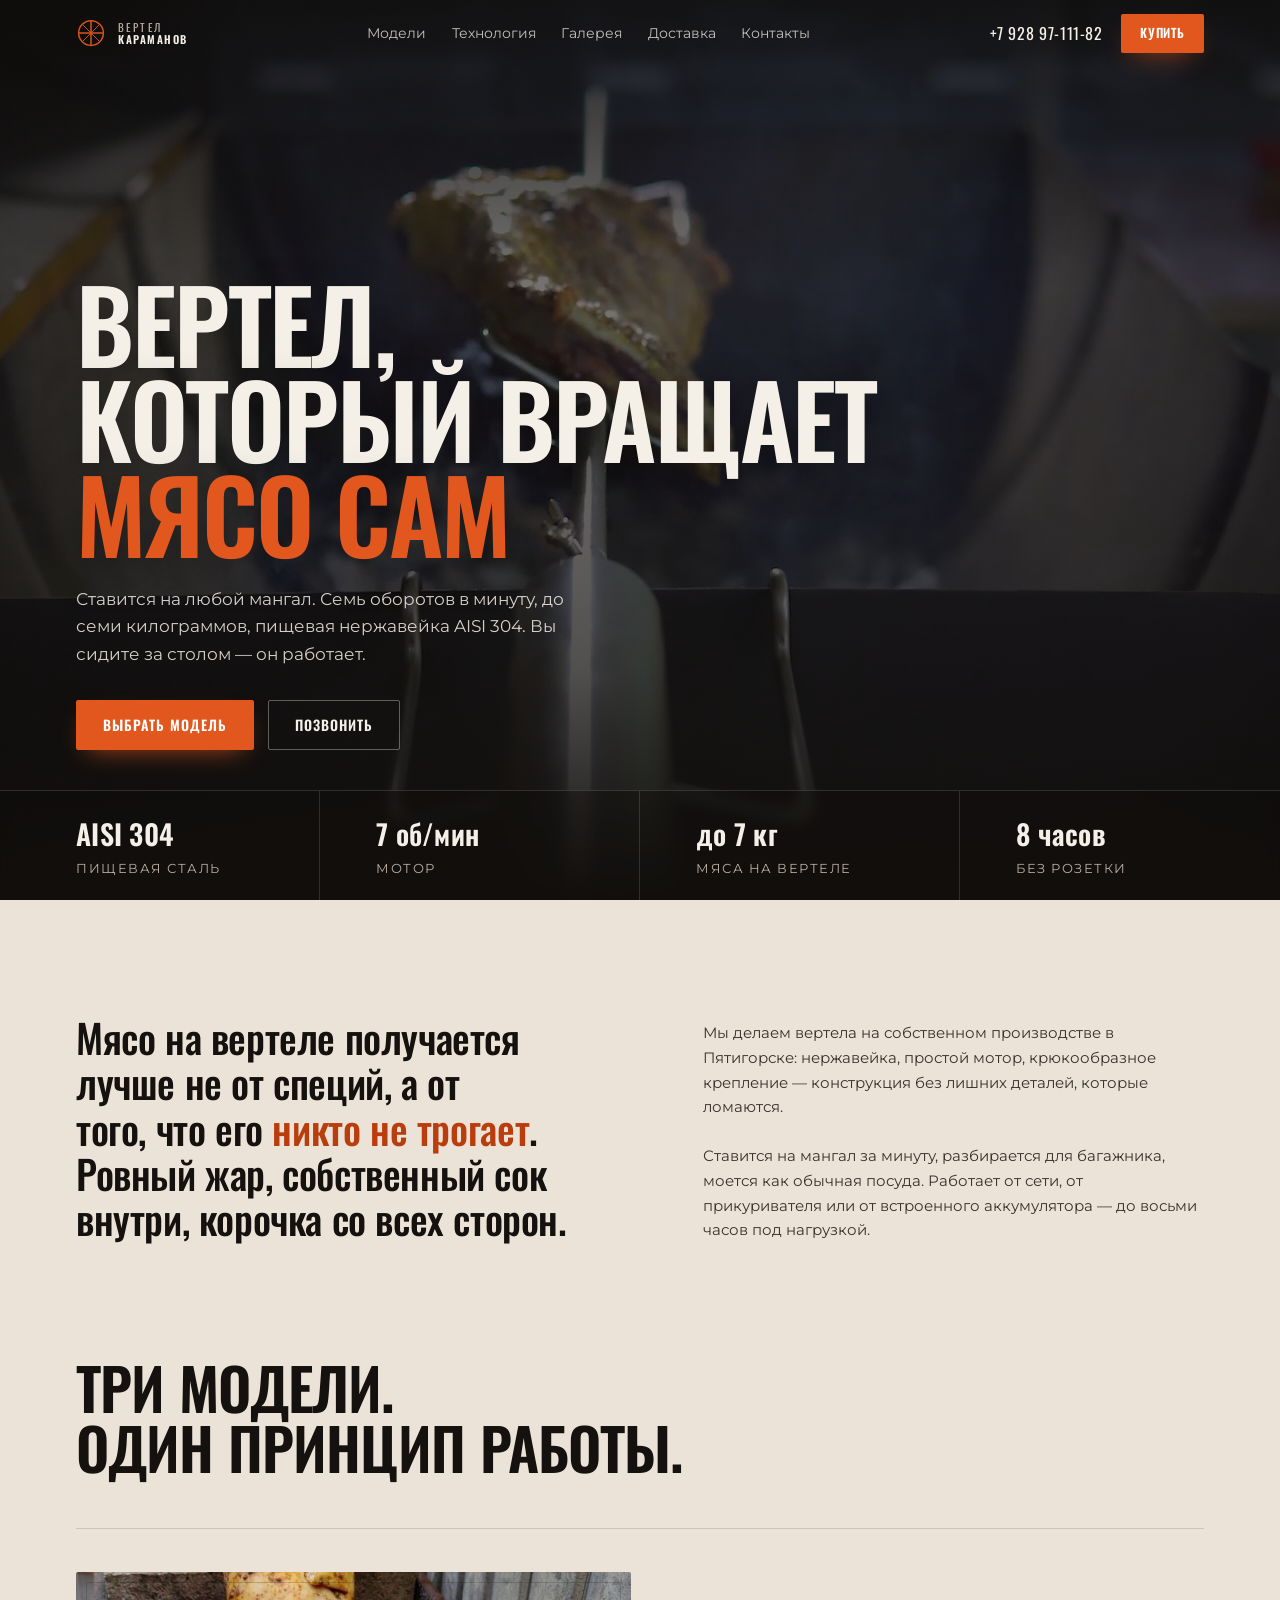
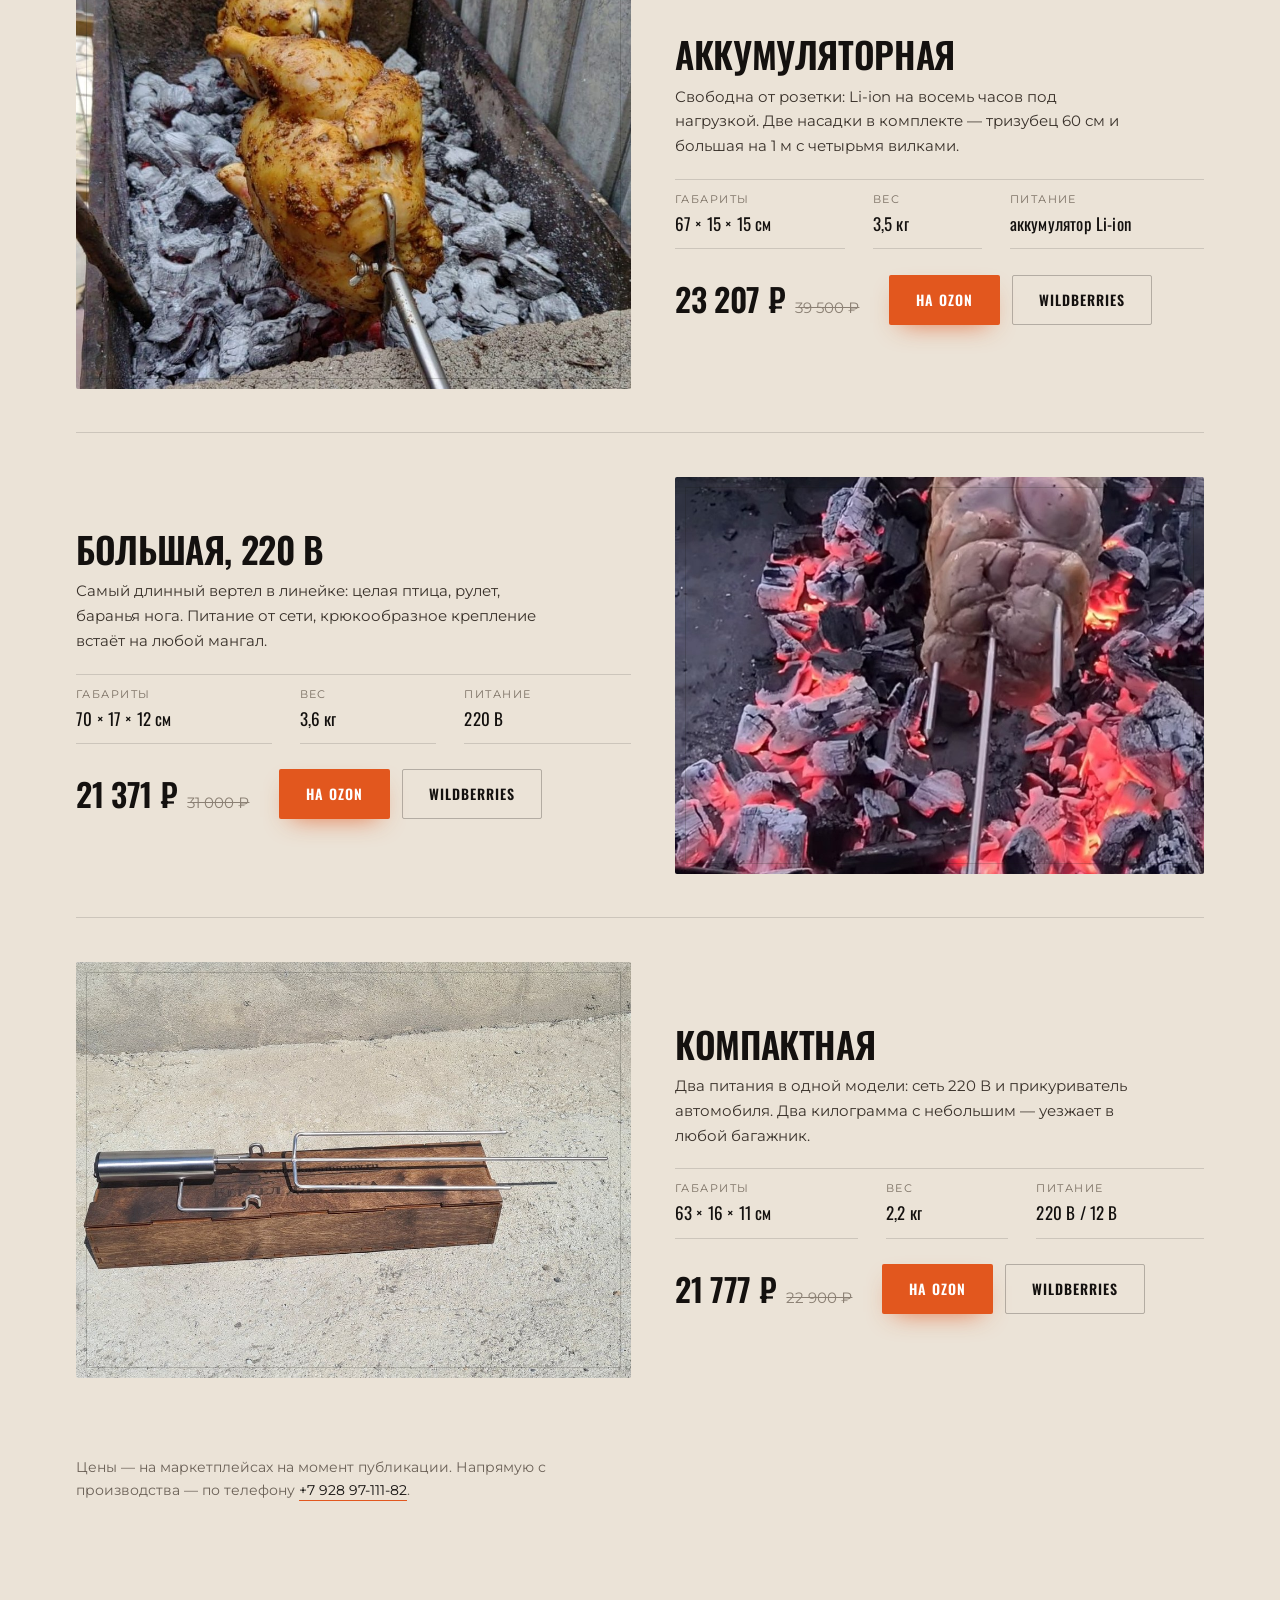
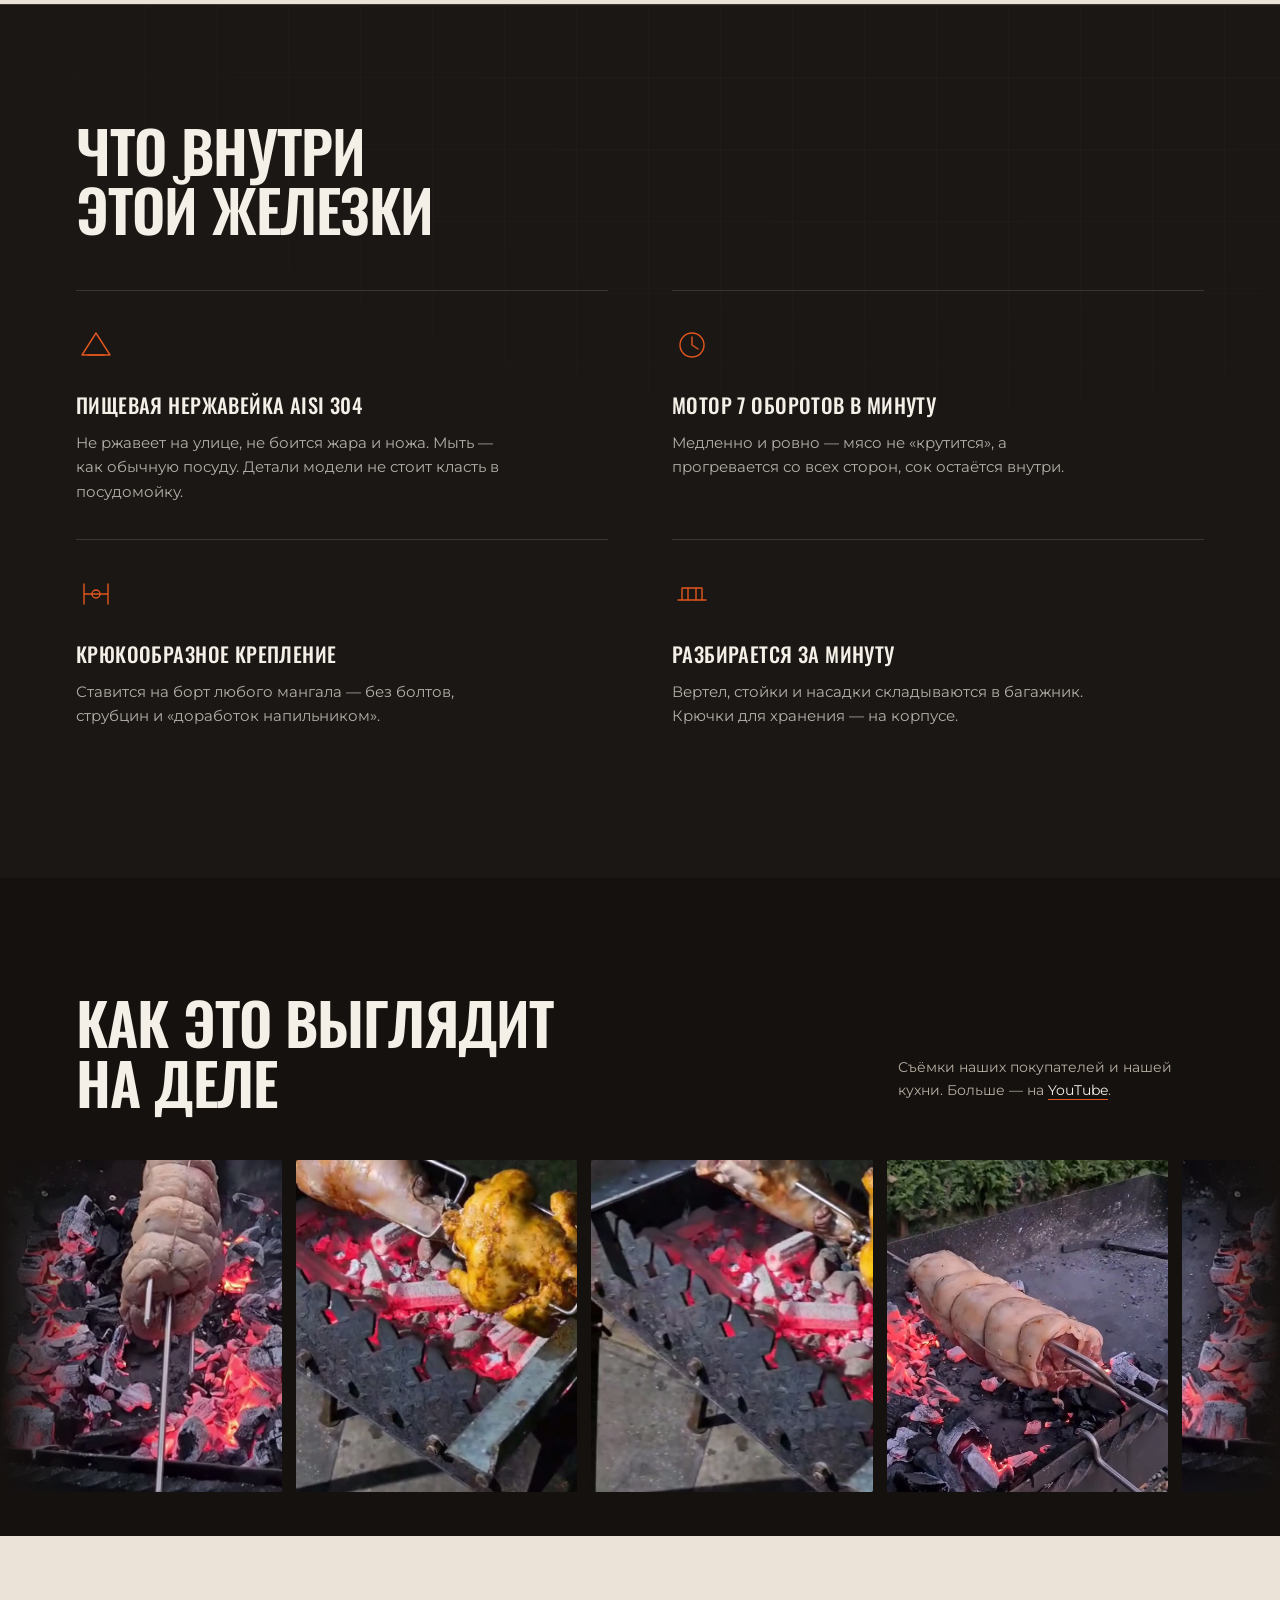
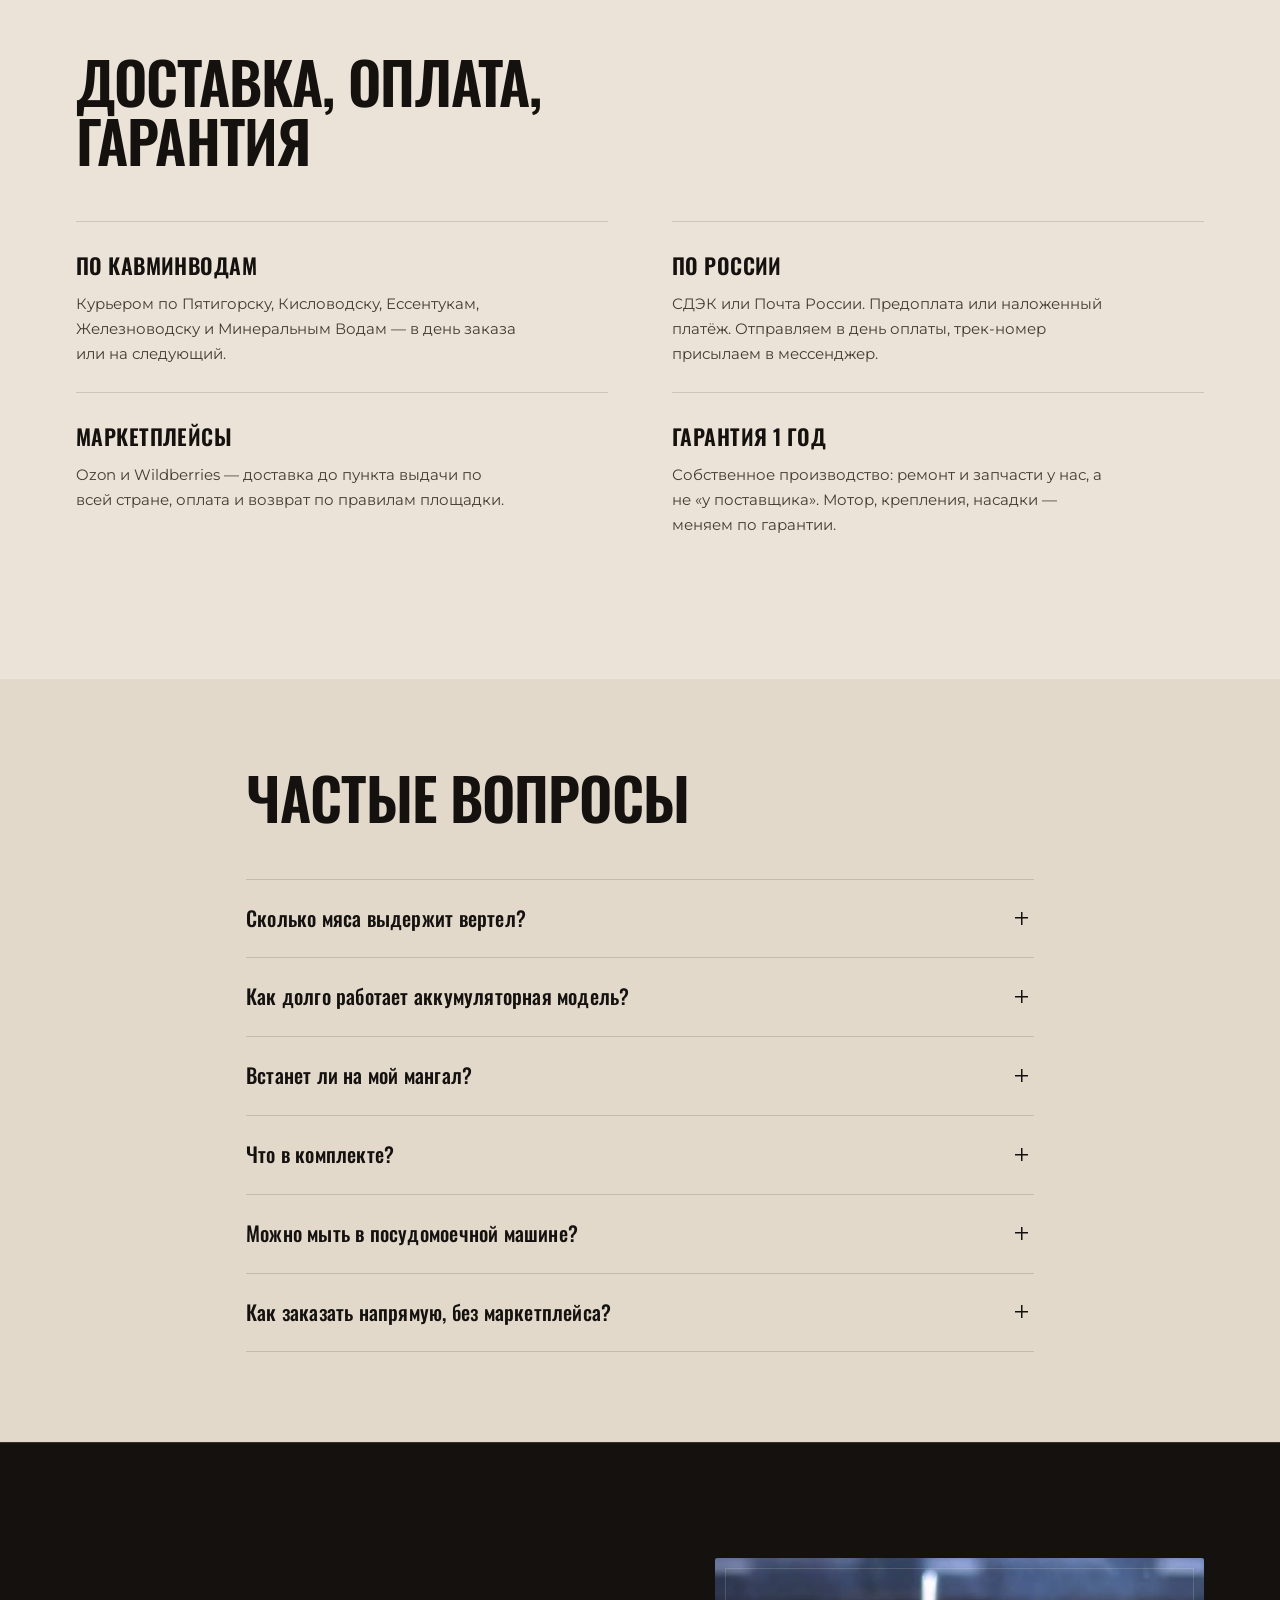
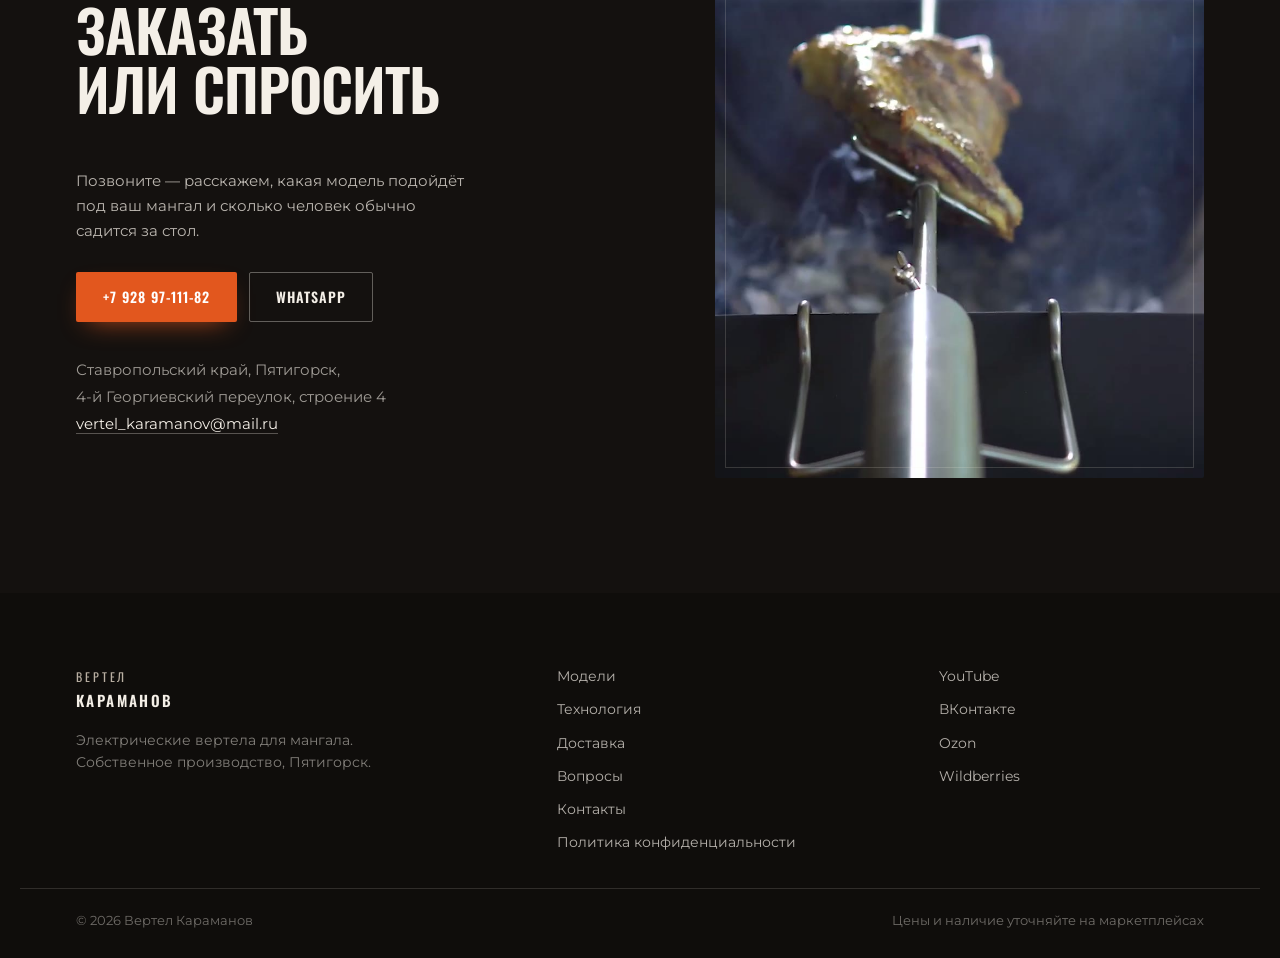
==== index.html @ feffd563 "Вертел Караманов — новый сайт: hero-видео, модели, технология, галерея, доставка, FAQ, контакты" ====
<!DOCTYPE html>
<html lang="ru">
<head>
<meta charset="utf-8">
<meta name="viewport" content="width=device-width, initial-scale=1">
<title>Вертел Караманов — электрический вертел для мангала из нержавейки AISI 304</title>
<meta name="description" content="Электрический вертел для мангала: вращает мясо сам, 7 об/мин, до 7 кг, нержавеющая сталь AISI 304, до 8 часов от аккумулятора. Собственное производство, гарантия 1 год. Доставка по России.">
<meta property="og:title" content="Вертел Караманов — мясо готовится само">
<meta property="og:description" content="Электрический вертел для мангала. AISI 304, 7 об/мин, до 7 кг, до 8 часов без розетки.">
<meta property="og:image" content="assets/img/og.jpg">
<meta property="og:type" content="website">
<link rel="icon" href="assets/img/favicon.svg" type="image/svg+xml">
<link rel="stylesheet" href="styles.css">
</head>
<body>
<a class="skip" href="#main">К содержанию</a>

<header class="top" id="top">
  <div class="top__in">
    <a class="brand" href="#top" aria-label="Вертел Караманов — на главную">
      <span class="brand__mark" aria-hidden="true">
        <svg viewBox="0 0 32 32" width="30" height="30" fill="none" stroke="currentColor" stroke-width="1.6">
          <circle cx="16" cy="16" r="13.2"/><path d="M3 16h26M16 3v26"/>
          <path d="M7.4 7.4l17.2 17.2M24.6 7.4L7.4 24.6" stroke-width="1"/>
        </svg>
      </span>
      <span class="brand__txt">ВЕРТЕЛ<br><b>КАРАМАНОВ</b></span>
    </a>

    <nav class="nav" id="nav" aria-label="Основная навигация">
      <a href="#models">Модели</a>
      <a href="#tech">Технология</a>
      <a href="#gallery">Галерея</a>
      <a href="#delivery">Доставка</a>
      <a href="#contacts">Контакты</a>
    </nav>

    <div class="top__act">
      <a class="phone" href="tel:+79289711182">+7 928 97-111-82</a>
      <a class="btn btn--ember btn--sm" href="#models">Купить</a>
      <button class="burger" id="burger" aria-label="Меню" aria-expanded="false" aria-controls="nav">
        <span></span><span></span>
      </button>
    </div>
  </div>
</header>

<main id="main">

  <!-- HERO -->
  <section class="hero">
    <video class="hero__vid" autoplay muted loop playsinline poster="assets/video/hero-poster.jpg" preload="metadata">
      <source src="assets/video/hero-mobile.mp4" type="video/mp4" media="(max-width: 820px)">
      <source src="assets/video/hero.mp4" type="video/mp4">
    </video>
    <div class="hero__shade" aria-hidden="true"></div>

    <div class="hero__in">
      <h1 class="hero__h">Вертел,<br>который вращает<br><em>мясо сам</em></h1>
      <p class="hero__p">Ставится на любой мангал. Семь оборотов в минуту, до семи килограммов,
        пищевая нержавейка AISI&nbsp;304. Вы сидите за столом — он работает.</p>
      <div class="hero__cta">
        <a class="btn btn--ember" href="#models">Выбрать модель</a>
        <a class="btn btn--ghost" href="tel:+79289711182">Позвонить</a>
      </div>
    </div>

    <ul class="specs" aria-label="Ключевые характеристики">
      <li><b>AISI 304</b><span>пищевая сталь</span></li>
      <li><b>7 об/мин</b><span>мотор</span></li>
      <li><b>до 7 кг</b><span>мяса на вертеле</span></li>
      <li><b>8 часов</b><span>без розетки</span></li>
    </ul>
  </section>

  <!-- IDEA -->
  <section class="idea" id="idea">
    <div class="wrap idea__in">
      <p class="idea__lead reveal">Мясо на вертеле получается лучше не от специй, а от того,
        что его <em>никто не трогает</em>. Ровный жар, собственный сок внутри,
        корочка со всех сторон.</p>
      <div class="idea__cols">
        <p class="reveal">Мы делаем вертела на собственном производстве в Пятигорске:
          нержавейка, простой мотор, крюкообразное крепление — конструкция без лишних деталей,
          которые ломаются.</p>
        <p class="reveal">Ставится на мангал за минуту, разбирается для багажника,
          моется как обычная посуда. Работает от сети, от прикуривателя или
          от встроенного аккумулятора — до восьми часов под нагрузкой.</p>
      </div>
    </div>
  </section>

  <!-- MODELS -->
  <section class="models" id="models">
    <div class="wrap">
      <h2 class="h2 reveal">Три модели.<br>Один принцип работы.</h2>

      <article class="model reveal">
        <div class="model__ph">
          <img src="assets/img/model-battery.jpg" alt="Аккумуляторный вертел для мангала с мясом" loading="lazy" width="1100" height="1100">
        </div>
        <div class="model__body">
          <h3 class="model__t">Аккумуляторная</h3>
          <p class="model__d">Свободна от розетки: Li-ion на восемь часов под нагрузкой.
            Две насадки в комплекте — тризубец 60 см и большая на 1 м с четырьмя вилками.</p>
          <dl class="model__spec">
            <div><dt>Габариты</dt><dd>67 × 15 × 15 см</dd></div>
            <div><dt>Вес</dt><dd>3,5 кг</dd></div>
            <div><dt>Питание</dt><dd>аккумулятор Li-ion</dd></div>
          </dl>
          <div class="model__buy">
            <p class="price"><b>23 207 ₽</b> <s>39 500 ₽</s></p>
            <a class="btn btn--ember" href="https://www.ozon.ru/" target="_blank" rel="noopener">На Ozon</a>
            <a class="btn btn--ghost" href="https://www.wildberries.ru/" target="_blank" rel="noopener">Wildberries</a>
          </div>
        </div>
      </article>

      <article class="model model--rev reveal">
        <div class="model__ph">
          <img src="assets/img/model-big.jpg" alt="Вертел для мангала 220 В с большим куском мяса" loading="lazy" width="626" height="1100">
        </div>
        <div class="model__body">
          <h3 class="model__t">Большая, 220 В</h3>
          <p class="model__d">Самый длинный вертел в линейке: целая птица, рулет, баранья нога.
            Питание от сети, крюкообразное крепление встаёт на любой мангал.</p>
          <dl class="model__spec">
            <div><dt>Габариты</dt><dd>70 × 17 × 12 см</dd></div>
            <div><dt>Вес</dt><dd>3,6 кг</dd></div>
            <div><dt>Питание</dt><dd>220 В</dd></div>
          </dl>
          <div class="model__buy">
            <p class="price"><b>21 371 ₽</b> <s>31 000 ₽</s></p>
            <a class="btn btn--ember" href="https://www.ozon.ru/" target="_blank" rel="noopener">На Ozon</a>
            <a class="btn btn--ghost" href="https://www.wildberries.ru/" target="_blank" rel="noopener">Wildberries</a>
          </div>
        </div>
      </article>

      <article class="model reveal">
        <div class="model__ph">
          <img src="assets/img/model-compact.jpg" alt="Компактный вертел для мангала на деревянном столе" loading="lazy" width="1100" height="495">
        </div>
        <div class="model__body">
          <h3 class="model__t">Компактная</h3>
          <p class="model__d">Два питания в одной модели: сеть 220 В и прикуриватель автомобиля.
            Два килограмма с небольшим — уезжает в любой багажник.</p>
          <dl class="model__spec">
            <div><dt>Габариты</dt><dd>63 × 16 × 11 см</dd></div>
            <div><dt>Вес</dt><dd>2,2 кг</dd></div>
            <div><dt>Питание</dt><dd>220 В / 12 В</dd></div>
          </dl>
          <div class="model__buy">
            <p class="price"><b>21 777 ₽</b> <s>22 900 ₽</s></p>
            <a class="btn btn--ember" href="https://www.ozon.ru/" target="_blank" rel="noopener">На Ozon</a>
            <a class="btn btn--ghost" href="https://www.wildberries.ru/" target="_blank" rel="noopener">Wildberries</a>
          </div>
        </div>
      </article>

      <p class="models__note reveal">Цены — на маркетплейсах на момент публикации.
        Напрямую с производства — по телефону <a href="tel:+79289711182">+7 928 97-111-82</a>.</p>
    </div>
  </section>

  <!-- TECH -->
  <section class="tech" id="tech">
    <div class="wrap">
      <h2 class="h2 h2--light reveal">Что внутри<br>этой железки</h2>
      <ul class="feat">
        <li class="reveal">
          <svg viewBox="0 0 40 40" aria-hidden="true"><path d="M6 30 20 8l14 22z"/><path d="M12 30h16"/></svg>
          <h3>Пищевая нержавейка AISI 304</h3>
          <p>Не ржавеет на улице, не боится жара и ножа. Мыть — как обычную посуду.
            Детали модели не стоит класть в посудомойку.</p>
        </li>
        <li class="reveal">
          <svg viewBox="0 0 40 40" aria-hidden="true"><circle cx="20" cy="20" r="12"/><path d="M20 12v8l6 4"/></svg>
          <h3>Мотор 7 оборотов в минуту</h3>
          <p>Медленно и ровно — мясо не «крутится», а прогревается со всех сторон,
            сок остаётся внутри.</p>
        </li>
        <li class="reveal">
          <svg viewBox="0 0 40 40" aria-hidden="true"><path d="M8 10v20M32 10v20M8 20h24"/><circle cx="20" cy="20" r="4"/></svg>
          <h3>Крюкообразное крепление</h3>
          <p>Ставится на борт любого мангала — без болтов, струбцин и «доработок напильником».</p>
        </li>
        <li class="reveal">
          <svg viewBox="0 0 40 40" aria-hidden="true"><path d="M6 26h28M10 26V14h20v12"/><path d="M16 14v12M24 14v12"/></svg>
          <h3>Разбирается за минуту</h3>
          <p>Вертел, стойки и насадки складываются в багажник.
            Крючки для хранения — на корпусе.</p>
        </li>
      </ul>
    </div>
  </section>

  <!-- GALLERY -->
  <section class="gallery" id="gallery">
    <div class="wrap gallery__head">
      <h2 class="h2 reveal">Как это выглядит<br>на деле</h2>
      <p class="gallery__note reveal">Съёмки наших покупателей и нашей кухни.
        Больше — на <a href="https://www.youtube.com/@vertel_karamanov/shorts" target="_blank" rel="noopener">YouTube</a>.</p>
    </div>
    <div class="rail" id="rail">
      <div class="rail__track">
        <figure><img src="assets/img/gal1.jpg" alt="Рулет из мяса на вертеле над углями" loading="lazy"></figure>
        <figure><img src="assets/img/gal2.jpg" alt="Мясо вращается на вертеле" loading="lazy"></figure>
        <figure><img src="assets/img/gal3.jpg" alt="Курица на вертеле на мангале" loading="lazy"></figure>
        <figure><img src="assets/img/gal4.jpg" alt="Вертел с мясом на улице" loading="lazy"></figure>
        <figure><img src="assets/img/gal5.jpg" alt="Вертел в работе на природе" loading="lazy"></figure>
        <figure aria-hidden="true"><img src="assets/img/gal1.jpg" alt="" loading="lazy"></figure>
        <figure aria-hidden="true"><img src="assets/img/gal2.jpg" alt="" loading="lazy"></figure>
        <figure aria-hidden="true"><img src="assets/img/gal3.jpg" alt="" loading="lazy"></figure>
        <figure aria-hidden="true"><img src="assets/img/gal4.jpg" alt="" loading="lazy"></figure>
        <figure aria-hidden="true"><img src="assets/img/gal5.jpg" alt="" loading="lazy"></figure>
      </div>
    </div>
  </section>

  <!-- DELIVERY -->
  <section class="deliv" id="delivery">
    <div class="wrap">
      <h2 class="h2 reveal">Доставка, оплата,<br>гарантия</h2>
      <div class="deliv__grid">
        <div class="reveal">
          <h3>По Кавминводам</h3>
          <p>Курьером по Пятигорску, Кисловодску, Ессентукам, Железноводску и Минеральным Водам —
            в день заказа или на следующий.</p>
        </div>
        <div class="reveal">
          <h3>По России</h3>
          <p>СДЭК или Почта России. Предоплата или наложенный платёж.
            Отправляем в день оплаты, трек-номер присылаем в мессенджер.</p>
        </div>
        <div class="reveal">
          <h3>Маркетплейсы</h3>
          <p>Ozon и Wildberries — доставка до пункта выдачи по всей стране,
            оплата и возврат по правилам площадки.</p>
        </div>
        <div class="reveal">
          <h3>Гарантия 1 год</h3>
          <p>Собственное производство: ремонт и запчасти у нас, а не «у поставщика».
            Мотор, крепления, насадки — меняем по гарантии.</p>
        </div>
      </div>
    </div>
  </section>

  <!-- FAQ -->
  <section class="faq" id="faq">
    <div class="wrap wrap--narrow">
      <h2 class="h2 reveal">Частые вопросы</h2>
      <div class="faq__list reveal">
        <details><summary>Сколько мяса выдержит вертел?</summary>
          <p>До 7 кг сбалансированного веса. Целая птица, рулет, баранья нога, поросёнок поменьше.</p></details>
        <details><summary>Как долго работает аккумуляторная модель?</summary>
          <p>До восьми часов под нагрузкой — обычно хватает на весь день на природе.
            Заряжается от обычной розетки 220 В.</p></details>
        <details><summary>Встанет ли на мой мангал?</summary>
          <p>Крюкообразное крепление рассчитано на любой стандартный мангал —
            металлический, кирпичный, разборный. Ставится на борт без инструментов.</p></details>
        <details><summary>Что в комплекте?</summary>
          <p>Вертел, насадки-трезубцы (у аккумуляторной модели — две, включая большую на 1 м
            с четырьмя вилками), ручка для переноса, крючки для хранения.</p></details>
        <details><summary>Можно мыть в посудомоечной машине?</summary>
          <p>Корпус и вертел — да. Детали мотора и редуктора производитель не рекомендует
            мыть в посудомойке: протирайте влажной тканью.</p></details>
        <details><summary>Как заказать напрямую, без маркетплейса?</summary>
          <p>Позвоните или напишите в WhatsApp: <a href="tel:+79289711182">+7 928 97-111-82</a>.
            Соберём заказ, отправим СДЭК или Почтой России.</p></details>
      </div>
    </div>
  </section>

  <!-- CONTACTS -->
  <section class="contacts" id="contacts">
    <div class="wrap contacts__in">
      <div class="contacts__txt reveal">
        <h2 class="h2 h2--light">Заказать<br>или спросить</h2>
        <p class="contacts__p">Позвоните — расскажем, какая модель подойдёт под ваш мангал
          и сколько человек обычно садится за стол.</p>
        <div class="contacts__btns">
          <a class="btn btn--ember" href="tel:+79289711182">+7 928 97-111-82</a>
          <a class="btn btn--ghost" href="https://wa.me/79289711182" target="_blank" rel="noopener">WhatsApp</a>
        </div>
        <address class="contacts__addr">
          Ставропольский край, Пятигорск,<br>4-й Георгиевский переулок, строение 4<br>
          <a href="mailto:vertel_karamanov@mail.ru">vertel_karamanov@mail.ru</a>
        </address>
      </div>
      <div class="contacts__map reveal">
        <img src="assets/img/contact.jpg" alt="Вертел на мангале во дворе" loading="lazy">
      </div>
    </div>
  </section>
</main>

<footer class="foot">
  <div class="wrap foot__in">
    <div class="foot__brand">
      <span class="brand__txt">ВЕРТЕЛ<br><b>КАРАМАНОВ</b></span>
      <p>Электрические вертела для мангала.<br>Собственное производство, Пятигорск.</p>
    </div>
    <nav class="foot__nav" aria-label="Подвал">
      <a href="#models">Модели</a>
      <a href="#tech">Технология</a>
      <a href="#delivery">Доставка</a>
      <a href="#faq">Вопросы</a>
      <a href="#contacts">Контакты</a>
      <a href="policy.html">Политика конфиденциальности</a>
    </nav>
    <div class="foot__soc">
      <a href="https://www.youtube.com/@vertel_karamanov" target="_blank" rel="noopener">YouTube</a>
      <a href="https://vk.com/" target="_blank" rel="noopener">ВКонтакте</a>
      <a href="https://www.ozon.ru/" target="_blank" rel="noopener">Ozon</a>
      <a href="https://www.wildberries.ru/" target="_blank" rel="noopener">Wildberries</a>
    </div>
  </div>
  <div class="wrap foot__bottom">
    <p>© 2026 Вертел Караманов</p>
    <p>Цены и наличие уточняйте на маркетплейсах</p>
  </div>
</footer>

<div class="mobile-bar">
  <a href="tel:+79289711182">Позвонить</a>
  <a href="#models" class="mobile-bar__main">Выбрать вертел</a>
</div>

<script src="app.js" defer></script>
</body>
</html>
---- styles.css ----
/* ============ Вертел Караманов — site styles ============ */

@font-face{
  font-family:"Oswald";
  src:url("assets/fonts/oswald-var.ttf") format("truetype");
  font-weight:200 700;font-style:normal;font-display:swap;
}
@font-face{
  font-family:"Montserrat";
  src:url("assets/fonts/montserrat-var.ttf") format("truetype");
  font-weight:100 900;font-style:normal;font-display:swap;
}

:root{
  --ink:#14110F;
  --ink-2:#1B1714;
  --ink-3:#241F1B;
  --cream:#F4EFE7;
  --paper:#EBE3D7;
  --paper-2:#E2D9CB;
  --steel:#8C8378;
  --steel-soft:#B9AFA2;
  --ember:#E2571E;
  --ember-deep:#B93D0D;
  --line:rgba(244,239,231,.14);
  --line-dark:rgba(20,17,15,.14);
  --r:2px;
  --wrap:1240px;
  --pad:clamp(20px,5vw,56px);
  --ease:cubic-bezier(.16,1,.3,1);
}

*,*::before,*::after{box-sizing:border-box}
html{scroll-behavior:smooth;-webkit-text-size-adjust:100%}
body{
  margin:0;background:var(--ink);color:var(--cream);
  font-family:"Montserrat",-apple-system,"Segoe UI",Roboto,sans-serif;
  font-size:clamp(15px,1.05vw,17px);line-height:1.65;font-weight:400;
  -webkit-font-smoothing:antialiased;overflow-x:hidden;
}
img{max-width:100%;display:block;height:auto}
a{color:inherit;text-decoration:none}
::selection{background:var(--ember);color:#fff}
:focus-visible{outline:2px solid var(--ember);outline-offset:3px;border-radius:1px}

/* themed browser surfaces */
*{scrollbar-width:thin;scrollbar-color:#3a332c var(--ink)}
::-webkit-scrollbar{width:10px;height:10px}
::-webkit-scrollbar-track{background:#0f0d0b}
::-webkit-scrollbar-thumb{background:#3a332c;border-radius:0}
::-webkit-scrollbar-thumb:hover{background:#4d443a}

.wrap{width:100%;max-width:var(--wrap);margin-inline:auto;padding-inline:var(--pad)}
.wrap--narrow{max-width:900px}
.skip{position:absolute;left:-9999px;top:0;background:var(--ember);color:#fff;padding:12px 18px;z-index:100}
.skip:focus{left:12px;top:12px}

/* ---------- type ---------- */
.h2{
  font-family:"Oswald",sans-serif;font-weight:600;font-size:clamp(30px,4.6vw,58px);
  line-height:1.02;letter-spacing:-.015em;text-transform:uppercase;margin:0 0 clamp(28px,4vw,52px);
  text-wrap:balance;
}
.h2--light{color:var(--cream)}
em{font-style:normal;color:var(--ember)}

/* ---------- buttons ---------- */
.btn{
  display:inline-flex;align-items:center;justify-content:center;
  font-family:"Oswald",sans-serif;font-weight:600;text-transform:uppercase;
  letter-spacing:.07em;font-size:14px;line-height:1;
  padding:17px 26px;border:1px solid transparent;border-radius:var(--r);
  transition:background .25s var(--ease),color .25s var(--ease),border-color .25s var(--ease),transform .25s var(--ease);
  cursor:pointer;white-space:nowrap;
}
.btn--sm{padding:12px 18px;font-size:12.5px}
.btn--ember{background:var(--ember);color:#fff;box-shadow:0 10px 26px -12px rgba(226,87,30,.85)}
.btn--ember:hover{background:var(--ember-deep);transform:translateY(-1px)}
.btn--ghost{border-color:rgba(244,239,231,.35);color:var(--cream)}
.btn--ghost:hover{background:rgba(244,239,231,.08);border-color:rgba(244,239,231,.55)}
.btn:active{transform:translateY(0)}

/* ---------- header ---------- */
.top{position:fixed;inset:0 0 auto;z-index:50;transition:background .3s var(--ease),backdrop-filter .3s var(--ease),border-color .3s}
.top.is-stuck{background:rgba(15,13,11,.86);backdrop-filter:blur(14px) saturate(1.2);border-bottom:1px solid var(--line)}
.top__in{
  max-width:var(--wrap);margin-inline:auto;padding:14px var(--pad);
  display:flex;align-items:center;gap:28px;
}
.brand{display:flex;align-items:center;gap:12px;flex-shrink:0}
.brand__mark{color:var(--ember);display:grid;place-items:center;opacity:.95}
.brand__txt{
  font-family:"Oswald",sans-serif;font-size:11px;line-height:1.12;letter-spacing:.22em;
  text-transform:uppercase;color:var(--steel-soft);
}
.brand__txt b{font-weight:600;color:var(--cream);letter-spacing:.14em}
.nav{display:flex;gap:clamp(14px,2vw,30px);margin-left:auto}
.nav a{
  font-size:14px;color:rgba(244,239,231,.78);position:relative;padding:6px 0;
  transition:color .2s var(--ease);
}
.nav a::after{
  content:"";position:absolute;left:0;right:0;bottom:0;height:1px;background:var(--ember);
  transform:scaleX(0);transform-origin:left;transition:transform .3s var(--ease);
}
.nav a:hover{color:var(--cream)}
.nav a:hover::after{transform:scaleX(1)}
.top__act{display:flex;align-items:center;gap:18px;margin-left:auto}
.phone{font-family:"Oswald",sans-serif;font-size:16px;letter-spacing:.04em;color:var(--cream)}
.phone:hover{color:var(--ember)}
.burger{display:none;width:44px;height:40px;background:none;border:0;padding:0;cursor:pointer}
.burger span{display:block;height:1.5px;background:var(--cream);margin:8px 6px;transition:transform .3s var(--ease),opacity .2s}
.burger[aria-expanded="true"] span:first-child{transform:translateY(4.7px) rotate(45deg)}
.burger[aria-expanded="true"] span:last-child{transform:translateY(-4.7px) rotate(-45deg)}

/* ---------- hero ---------- */
.hero{position:relative;min-height:100svh;display:flex;flex-direction:column;justify-content:flex-end;overflow:hidden;isolation:isolate;
  background:url("assets/video/hero-poster.jpg") center/cover no-repeat #14110F}
@media (max-width:820px){.hero{background-image:url("assets/video/hero-mobile-poster.jpg")}}
.hero__vid{
  position:absolute;inset:0;width:100%;height:100%;object-fit:cover;z-index:-2;
  filter:saturate(1.05) contrast(1.02);
}
.hero__shade{
  position:absolute;inset:0;z-index:-1;
  background:
    radial-gradient(120% 80% at 18% 22%,rgba(20,17,15,.10),transparent 60%),
    linear-gradient(180deg,rgba(15,13,11,.92) 0%,rgba(15,13,11,.55) 32%,rgba(15,13,11,.72) 74%,var(--ink) 100%);
}
.hero__in{width:100%;max-width:var(--wrap);margin-inline:auto;padding:calc(96px + 8vh) var(--pad) 40px}
.hero__h{
  font-family:"Oswald",sans-serif;font-weight:600;text-transform:uppercase;
  font-size:clamp(40px,7.9vw,104px);line-height:.94;letter-spacing:-.02em;margin:0 0 26px;
  text-wrap:balance;text-shadow:0 12px 40px rgba(0,0,0,.35);
}
.hero__h em{color:var(--ember)}
.hero__p{max-width:46ch;color:rgba(244,239,231,.86);font-size:clamp(15px,1.3vw,18px);margin:0 0 32px}
.hero__cta{display:flex;gap:14px;flex-wrap:wrap}

.specs{
  list-style:none;margin:0;padding:0;width:100%;
  display:grid;grid-template-columns:repeat(4,1fr);
  border-top:1px solid var(--line);background:rgba(15,13,11,.42);backdrop-filter:blur(6px);
}
.specs li{
  padding:20px var(--pad);border-right:1px solid var(--line);display:flex;flex-direction:column;gap:2px;
}
.specs li:last-child{border-right:0}
.specs li:first-child{padding-left:max(var(--pad),calc((100vw - var(--wrap))/2 + var(--pad)))}
.specs b{font-family:"Oswald",sans-serif;font-weight:600;font-size:clamp(20px,2.2vw,28px);letter-spacing:.01em}
.specs span{font-size:12.5px;text-transform:uppercase;letter-spacing:.12em;color:var(--steel-soft)}

/* ---------- idea (light band) ---------- */
.idea{background:var(--paper);color:var(--ink);padding:clamp(64px,9vw,130px) 0}
.idea__in{display:grid;grid-template-columns:minmax(0,1.15fr) minmax(0,1fr);
  gap:clamp(24px,4vw,72px);align-items:start}
.idea__lead{
  font-family:"Oswald",sans-serif;font-weight:500;font-size:clamp(23px,3.1vw,42px);
  line-height:1.14;letter-spacing:-.01em;margin:0;text-wrap:balance;
}
.idea__lead em{color:var(--ember-deep)}
.idea__cols{display:grid;gap:clamp(16px,2vw,24px);align-content:start;padding-top:6px}
.idea__cols p{margin:0;color:#3a322b;font-size:clamp(15px,1.15vw,17px)}

/* ---------- models ---------- */
.models{background:var(--paper);color:var(--ink);padding:0 0 clamp(64px,8vw,120px)}
.models .h2{color:var(--ink)}
.model{
  display:grid;grid-template-columns:minmax(0,1.05fr) minmax(0,1fr);
  gap:clamp(20px,3.4vw,56px);align-items:center;
  padding:clamp(26px,3.4vw,44px) 0;border-top:1px solid var(--line-dark);
}
.model--rev .model__ph{order:2}
.model__ph{position:relative;background:var(--paper-2);overflow:hidden;border-radius:var(--r)}
.model__ph img{width:100%;height:100%;object-fit:cover;aspect-ratio:4/3;transition:transform .7s var(--ease)}
.model:hover .model__ph img{transform:scale(1.03)}
.model__ph::after{
  content:"";position:absolute;inset:10px;border:1px solid rgba(20,17,15,.18);
  pointer-events:none;
}
.model__t{
  font-family:"Oswald",sans-serif;font-weight:600;text-transform:uppercase;
  font-size:clamp(24px,2.8vw,36px);line-height:1.04;letter-spacing:-.01em;margin:0 0 12px;
}
.model__d{margin:0 0 20px;color:#3a322b;max-width:46ch}
.model__spec{
  display:grid;grid-template-columns:repeat(3,auto);gap:0 28px;margin:0 0 24px;
  border-top:1px solid var(--line-dark);
}
.model__spec>div{padding:10px 0;border-bottom:1px solid var(--line-dark)}
.model__spec dt{font-size:11px;text-transform:uppercase;letter-spacing:.13em;color:#7a6f63}
.model__spec dd{margin:2px 0 0;font-family:"Oswald",sans-serif;font-size:17px;letter-spacing:.01em}
.model__buy{display:flex;align-items:center;gap:12px;flex-wrap:wrap}
.price{display:flex;align-items:baseline;gap:10px;margin:0 18px 0 0;font-family:"Oswald",sans-serif}
.price b{font-size:clamp(24px,2.6vw,32px);font-weight:600;letter-spacing:-.01em}
.price s{font-size:15px;color:#8b8074;font-family:"Montserrat",sans-serif}
.model .btn--ghost{border-color:rgba(20,17,15,.26);color:var(--ink)}
.model .btn--ghost:hover{background:rgba(20,17,15,.06);border-color:rgba(20,17,15,.45)}
.models__note{margin:34px 0 0;font-size:14px;color:#6b6157;max-width:62ch}
.models__note a{color:var(--ink);border-bottom:1px solid var(--ember);padding-bottom:1px}
.models__note a:hover{color:var(--ember-deep)}

/* ---------- tech (dark, blueprint) ---------- */
.tech{
  position:relative;background:var(--ink-2);color:var(--cream);
  padding:clamp(64px,9vw,132px) 0;
  border-top:1px solid var(--line);
}
.tech::before{
  content:"";position:absolute;inset:0;pointer-events:none;opacity:.5;
  background-image:
    linear-gradient(to right,rgba(244,239,231,.045) 1px,transparent 1px),
    linear-gradient(to bottom,rgba(244,239,231,.045) 1px,transparent 1px);
  background-size:72px 72px;
  mask-image:radial-gradient(120% 90% at 70% 0%,#000 20%,transparent 78%);
}
.tech .wrap{position:relative}
.feat{list-style:none;margin:0;padding:0;display:grid;grid-template-columns:repeat(2,minmax(0,1fr));gap:0 clamp(28px,5vw,72px)}
.feat li{padding:clamp(22px,3vw,34px) 0;border-top:1px solid var(--line)}
.feat svg{width:40px;height:40px;stroke:var(--ember);fill:none;stroke-width:1.4;stroke-linecap:round;stroke-linejoin:round;margin-bottom:16px}
.feat h3{
  font-family:"Oswald",sans-serif;font-weight:500;text-transform:uppercase;letter-spacing:.02em;
  font-size:clamp(17px,1.6vw,21px);margin:0 0 8px;
}
.feat p{margin:0;color:rgba(244,239,231,.7);max-width:44ch;font-size:15px}

/* ---------- gallery ---------- */
.gallery{background:var(--ink);padding:clamp(64px,9vw,120px) 0 clamp(28px,4vw,44px);overflow:hidden}
.gallery__head{display:flex;align-items:flex-end;justify-content:space-between;gap:32px;flex-wrap:wrap}
.gallery__head .h2{margin-bottom:0}
.gallery__note{margin:0 0 10px;color:var(--steel-soft);font-size:14px;max-width:34ch}
.gallery__note a{color:var(--cream);border-bottom:1px solid var(--ember)}
.rail{margin-top:clamp(30px,4vw,48px);position:relative}
.rail::before,.rail::after{
  content:"";position:absolute;top:0;bottom:0;width:clamp(24px,7vw,120px);z-index:2;pointer-events:none;
}
.rail::before{left:0;background:linear-gradient(90deg,var(--ink),transparent)}
.rail::after{right:0;background:linear-gradient(270deg,var(--ink),transparent)}
.rail__track{display:flex;gap:14px;width:max-content;animation:spit 68s linear infinite}
.rail:hover .rail__track,.rail:focus-within .rail__track{animation-play-state:paused}
.rail figure{margin:0;width:clamp(190px,22vw,300px);flex:0 0 auto;overflow:hidden;border-radius:var(--r);background:var(--ink-3)}
.rail img{width:100%;height:clamp(230px,26vw,360px);object-fit:cover;filter:saturate(1.02);transition:transform .8s var(--ease),filter .4s}
.rail figure:hover img{transform:scale(1.04);filter:saturate(1.1)}
@keyframes spit{from{transform:translate3d(0,0,0)}to{transform:translate3d(-50%,0,0)}}

/* ---------- delivery (light) ---------- */
.deliv{background:var(--paper);color:var(--ink);padding:clamp(64px,9vw,124px) 0}
.deliv__grid{display:grid;grid-template-columns:repeat(2,minmax(0,1fr));gap:0 clamp(28px,5vw,72px)}
.deliv__grid>div{padding:26px 0;border-top:1px solid var(--line-dark)}
.deliv h3{font-family:"Oswald",sans-serif;font-weight:600;text-transform:uppercase;letter-spacing:.02em;
  font-size:clamp(18px,1.7vw,22px);margin:0 0 8px}
.deliv p{margin:0;color:#453b33;max-width:44ch}

/* ---------- faq ---------- */
.faq{background:var(--paper-2);color:var(--ink);padding:clamp(56px,7vw,104px) 0}
.faq__list{display:grid;gap:0;border-top:1px solid var(--line-dark)}
details{border-bottom:1px solid var(--line-dark)}
summary{
  list-style:none;cursor:pointer;padding:22px 44px 22px 0;position:relative;
  font-family:"Oswald",sans-serif;font-weight:500;font-size:clamp(17px,1.6vw,21px);letter-spacing:.01em;
  transition:color .2s;
}
summary::-webkit-details-marker{display:none}
summary::after{
  content:"";position:absolute;right:6px;top:50%;width:13px;height:13px;margin-top:-7px;
  background:
    linear-gradient(var(--ink),var(--ink)) center/13px 1.5px no-repeat,
    linear-gradient(var(--ink),var(--ink)) center/1.5px 13px no-repeat;
  transition:transform .3s var(--ease);
}
details[open] summary::after{transform:rotate(45deg)}
summary:hover{color:var(--ember-deep)}
details p{margin:0 0 24px;color:#453b33;max-width:66ch}
details a{color:var(--ink);border-bottom:1px solid var(--ember)}

/* ---------- contacts ---------- */
.contacts{background:var(--ink);color:var(--cream);padding:clamp(64px,9vw,124px) 0;border-top:1px solid var(--line)}
.contacts__in{display:grid;grid-template-columns:minmax(0,1fr) minmax(0,.85fr);gap:clamp(28px,5vw,72px);align-items:center}
.contacts__p{color:rgba(244,239,231,.74);max-width:40ch;margin:0 0 28px}
.contacts__btns{display:flex;gap:12px;flex-wrap:wrap;margin-bottom:34px}
.contacts__addr{font-style:normal;color:rgba(244,239,231,.62);font-size:15px;line-height:1.8}
.contacts__addr a{color:var(--cream);border-bottom:1px solid rgba(244,239,231,.3)}
.contacts__addr a:hover{color:var(--ember);border-color:var(--ember)}
.contacts__map{position:relative;overflow:hidden;border-radius:var(--r)}
.contacts__map img{width:100%;height:clamp(300px,42vw,520px);object-fit:cover}
.contacts__map::after{content:"";position:absolute;inset:10px;border:1px solid rgba(244,239,231,.16)}

/* ---------- footer ---------- */
.foot{background:#0F0D0B;padding:clamp(44px,6vw,72px) 0 26px}
.foot__in{display:grid;grid-template-columns:1.3fr 1fr .8fr;gap:clamp(24px,4vw,64px);padding-bottom:34px}
.foot__brand .brand__txt{font-size:12px;letter-spacing:.24em}
.foot__brand .brand__txt b{font-size:15px;letter-spacing:.16em}
.foot__brand p{margin:14px 0 0;color:rgba(244,239,231,.5);font-size:13.5px}
.foot__nav{display:grid;gap:10px;align-content:start}
.foot__nav a,.foot__soc a{color:rgba(244,239,231,.72);font-size:14px;transition:color .2s}
.foot__nav a:hover,.foot__soc a:hover{color:var(--ember)}
.foot__soc{display:grid;gap:10px;align-content:start}
.foot__bottom{
  display:flex;justify-content:space-between;gap:16px;flex-wrap:wrap;
  border-top:1px solid var(--line);padding-top:22px;
}
.foot__bottom p{margin:0;font-size:12.5px;color:rgba(244,239,231,.42)}

/* ---------- mobile bar ---------- */
.mobile-bar{display:none}

/* ---------- motion ---------- */
.reveal{opacity:0;transform:translateY(18px);transition:opacity .7s var(--ease),transform .7s var(--ease)}
.reveal.is-in{opacity:1;transform:none}

/* ---------- responsive ---------- */
@media (max-width:1024px){
  .nav{display:none}
  .burger{display:block}
  .nav.is-open{
    display:flex;position:fixed;inset:64px 0 auto;flex-direction:column;gap:0;
    background:rgba(15,13,11,.98);padding:8px var(--pad) 24px;border-bottom:1px solid var(--line);
  }
  .nav.is-open a{padding:16px 0;border-bottom:1px solid var(--line);font-size:17px}
  .top__act .phone{display:none}
  .idea__in{grid-template-columns:1fr;gap:26px}
  .contacts__in{grid-template-columns:1fr}
  .contacts__map{order:-1}
  .contacts__map img{aspect-ratio:16/10}
}
@media (max-width:860px){
  .model{grid-template-columns:1fr;gap:18px}
  .model--rev .model__ph{order:0}
  .model__spec{grid-template-columns:1fr 1fr}
  .feat{grid-template-columns:1fr}
  .deliv__grid{grid-template-columns:1fr}
  .foot__in{grid-template-columns:1fr 1fr}
  .foot__brand{grid-column:1/-1}
}
@media (max-width:640px){
  .specs{grid-template-columns:1fr 1fr}
  .specs li{border-bottom:1px solid var(--line)}
  .specs li:nth-child(2n){border-right:0}
  .specs li:first-child{padding-left:var(--pad)}
  .specs b{font-size:22px}
  .hero__in{padding-top:calc(84px + 6vh)}
  .hero__cta .btn{flex:1 1 auto}
  .model__buy .btn{flex:1 1 auto}
  .price{width:100%;margin-bottom:4px}
  .foot__in{grid-template-columns:1fr}
  .mobile-bar{
    display:grid;grid-template-columns:1fr 1.4fr;gap:1px;
    position:fixed;left:0;right:0;bottom:0;z-index:60;
    background:rgba(15,13,11,.96);backdrop-filter:blur(12px);
    border-top:1px solid var(--line);
    padding-bottom:env(safe-area-inset-bottom);
  }
  .mobile-bar a{
    font-family:"Oswald",sans-serif;font-weight:600;text-transform:uppercase;letter-spacing:.06em;
    font-size:13.5px;text-align:center;padding:17px 10px;color:var(--cream);
  }
  .mobile-bar__main{background:var(--ember);color:#fff}
  body{padding-bottom:56px}
  .hero{min-height:calc(100svh - 56px)}
}
@media (prefers-reduced-motion:reduce){
  html{scroll-behavior:auto}
  .rail__track{animation:none}
  .reveal{opacity:1;transform:none;transition:none}
  .model__ph img,.rail img{transition:none}
}
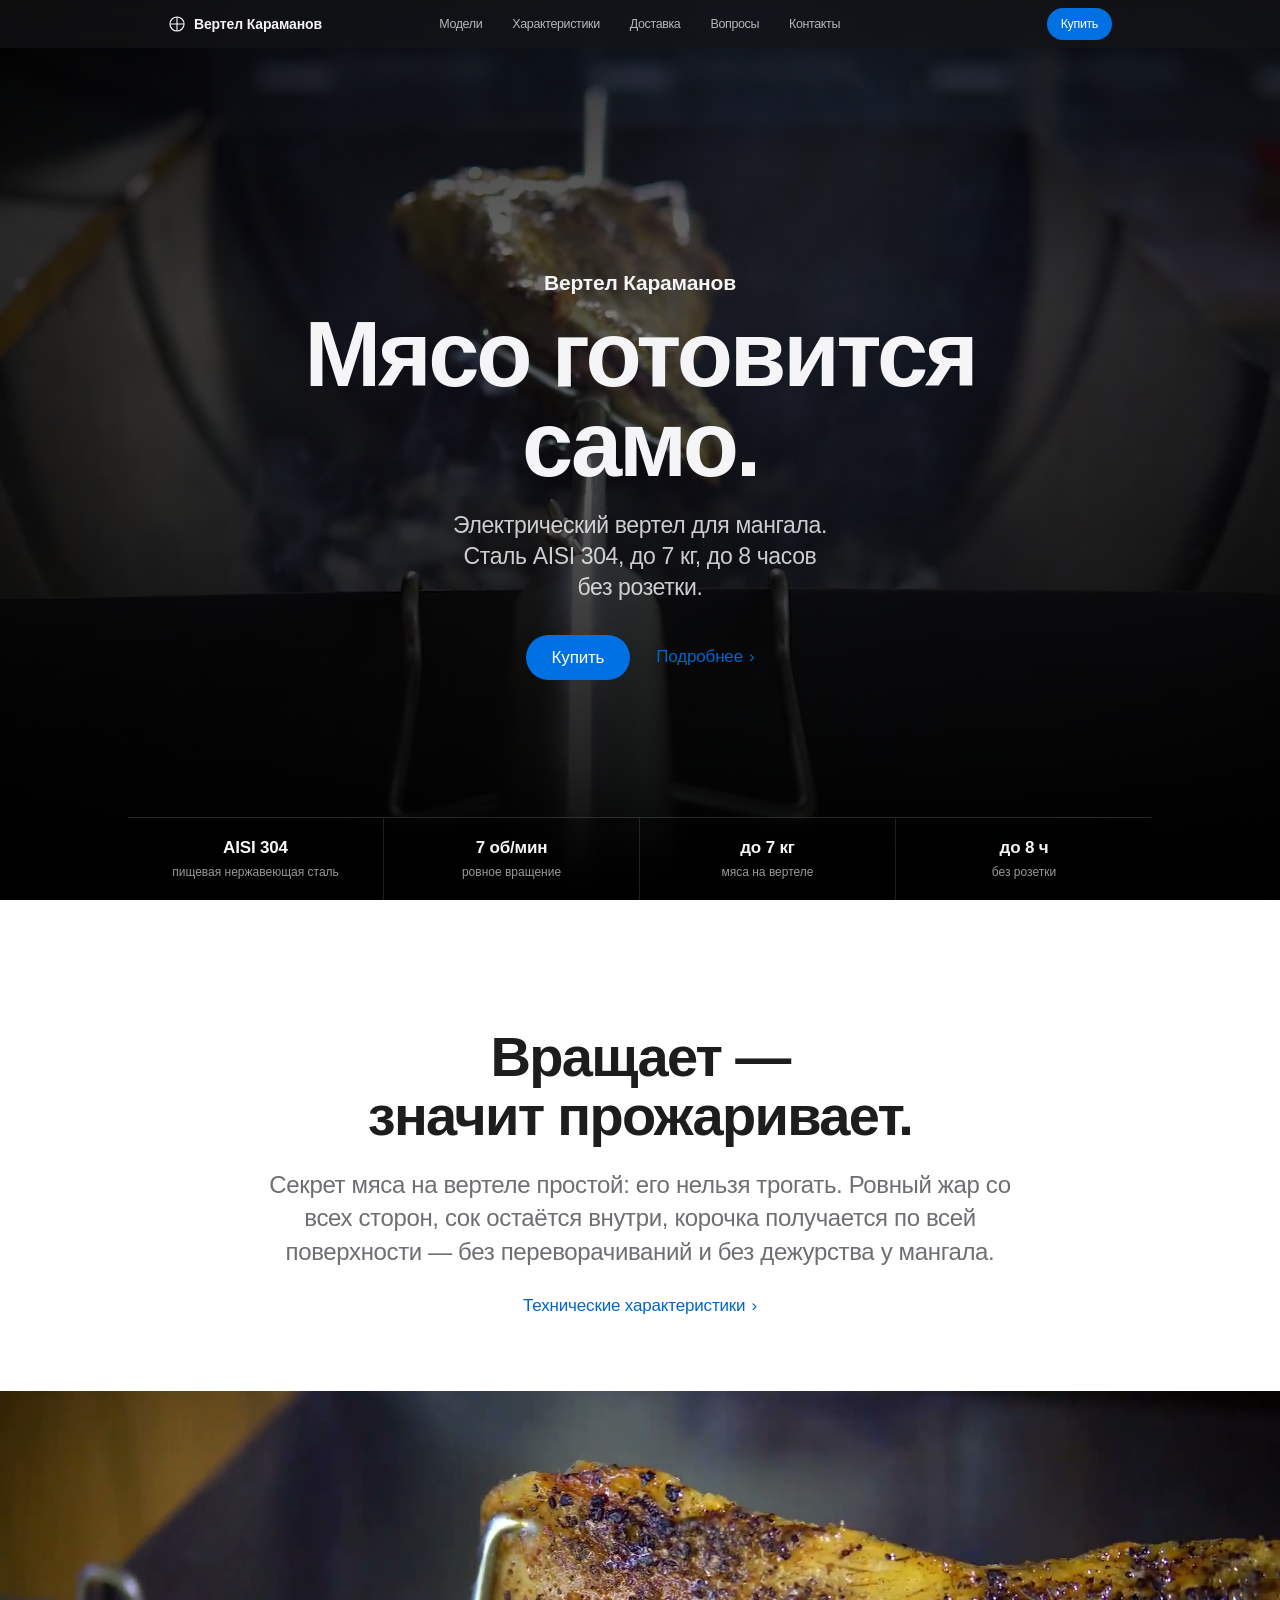
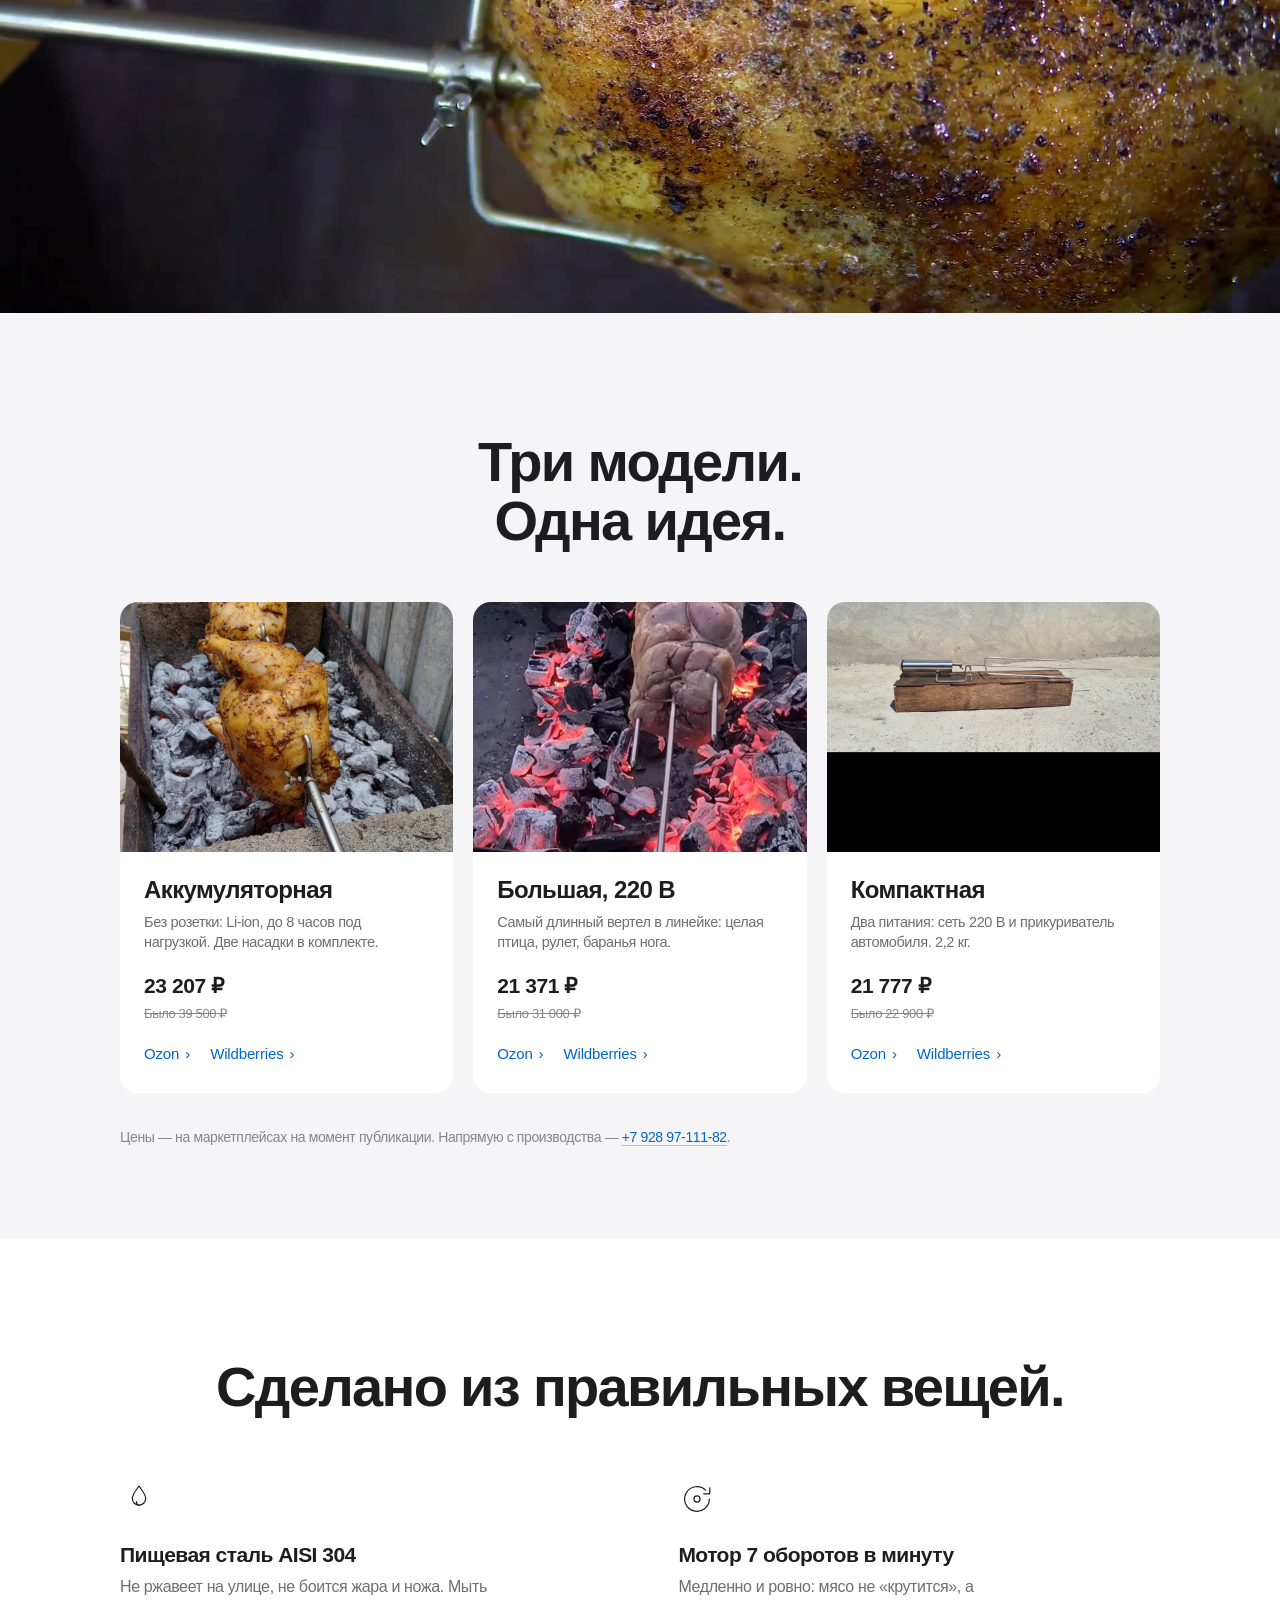
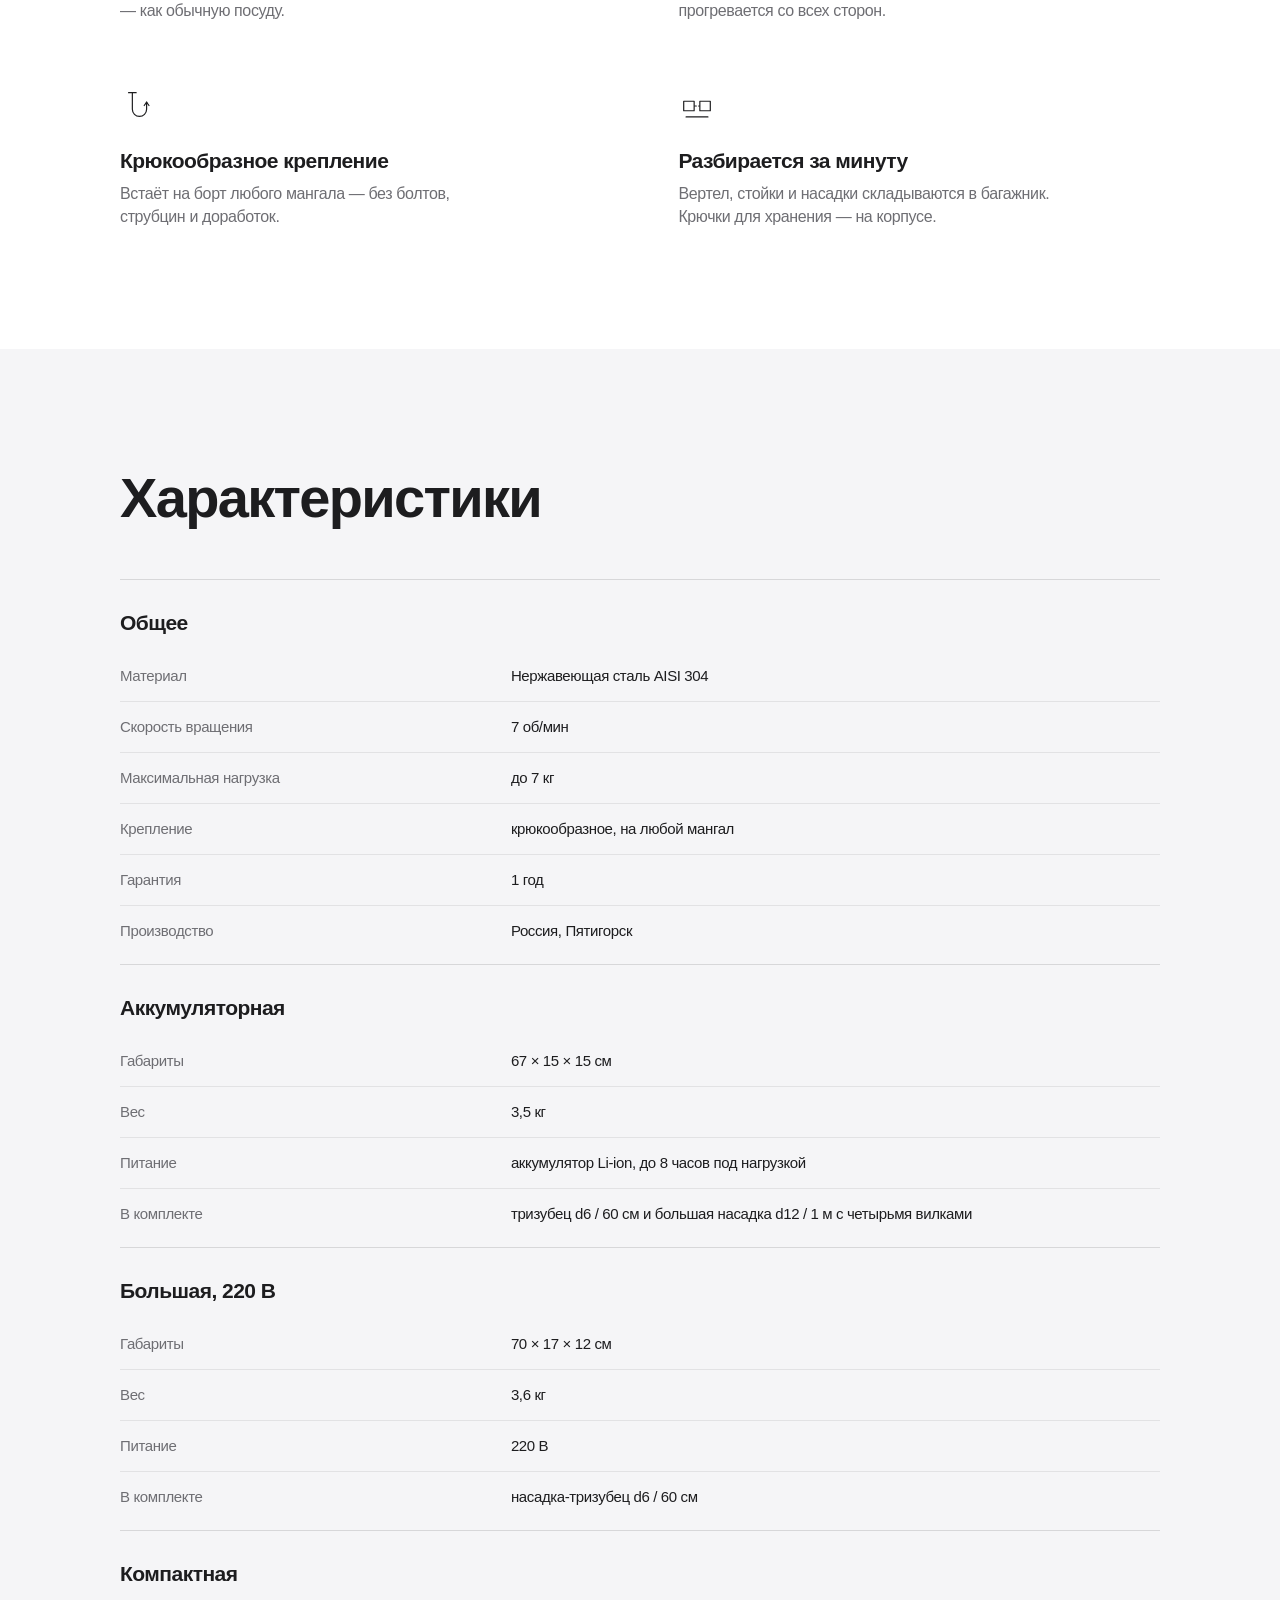
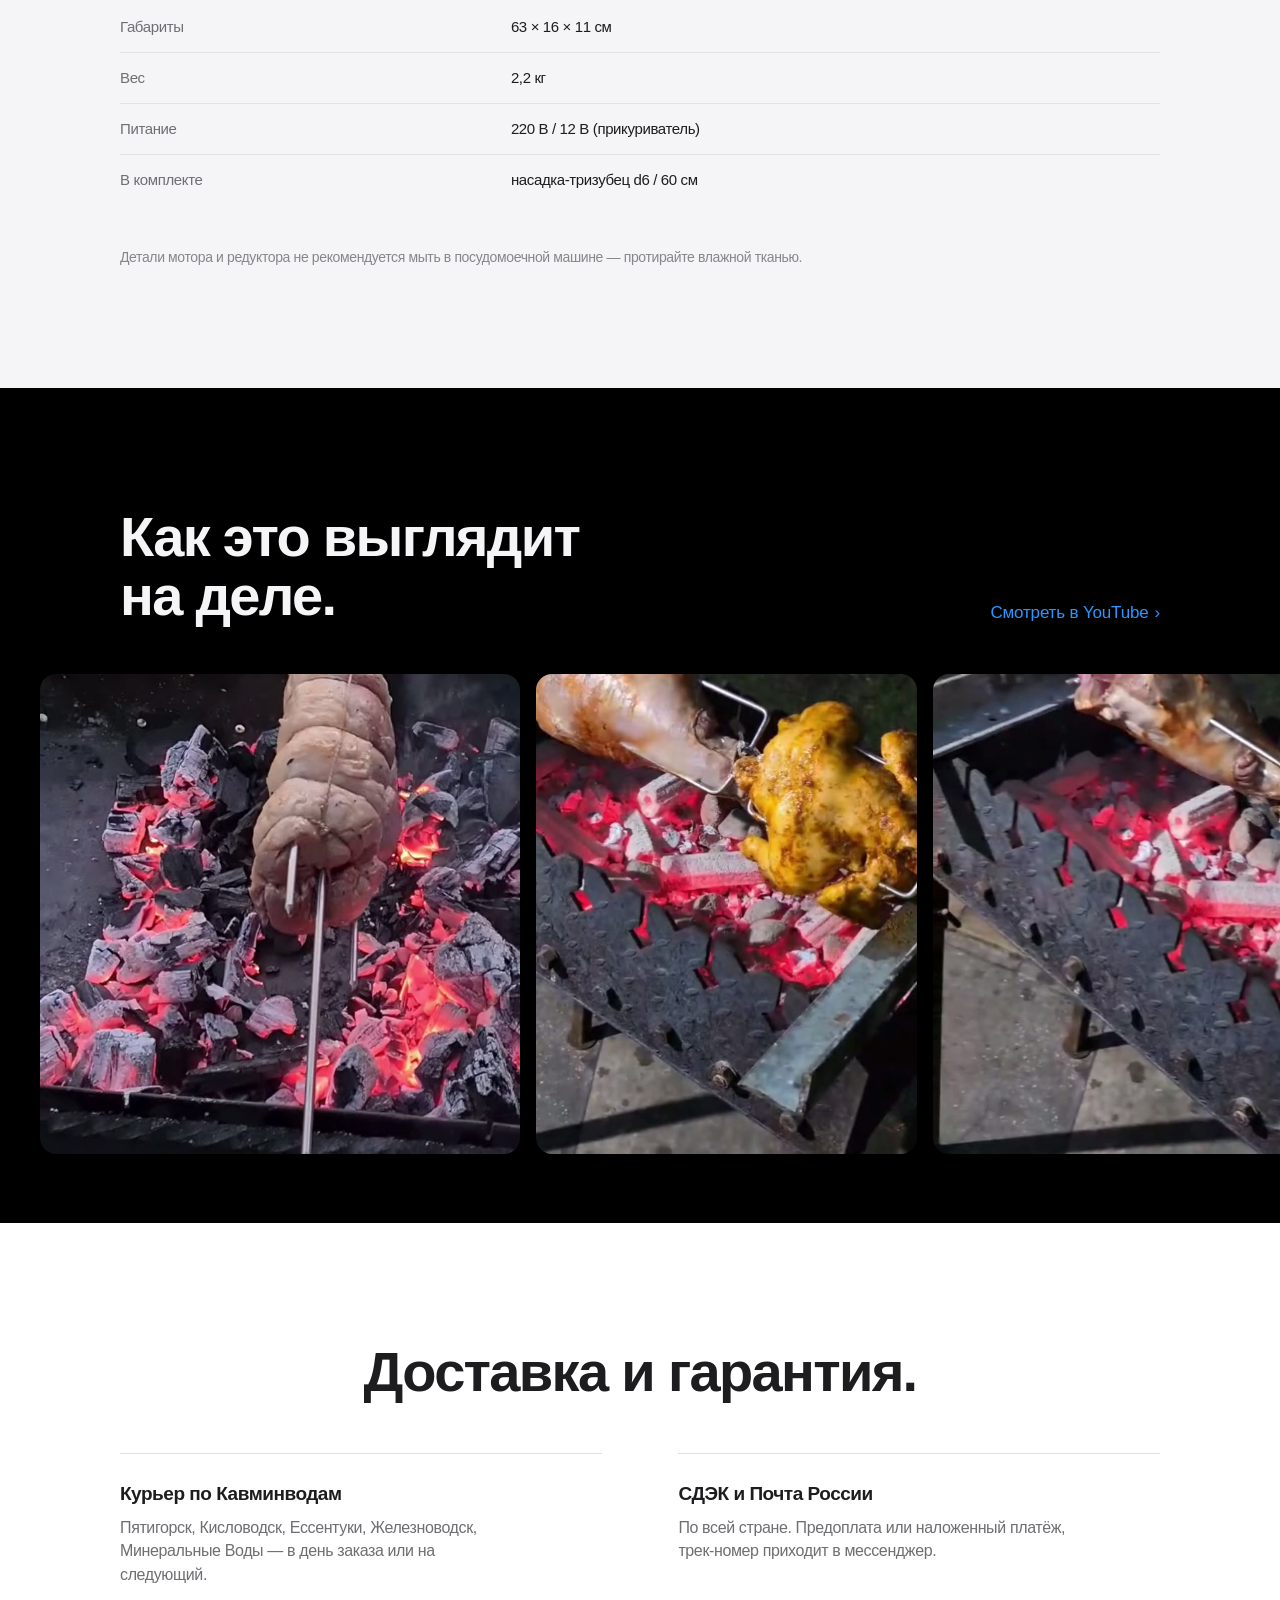
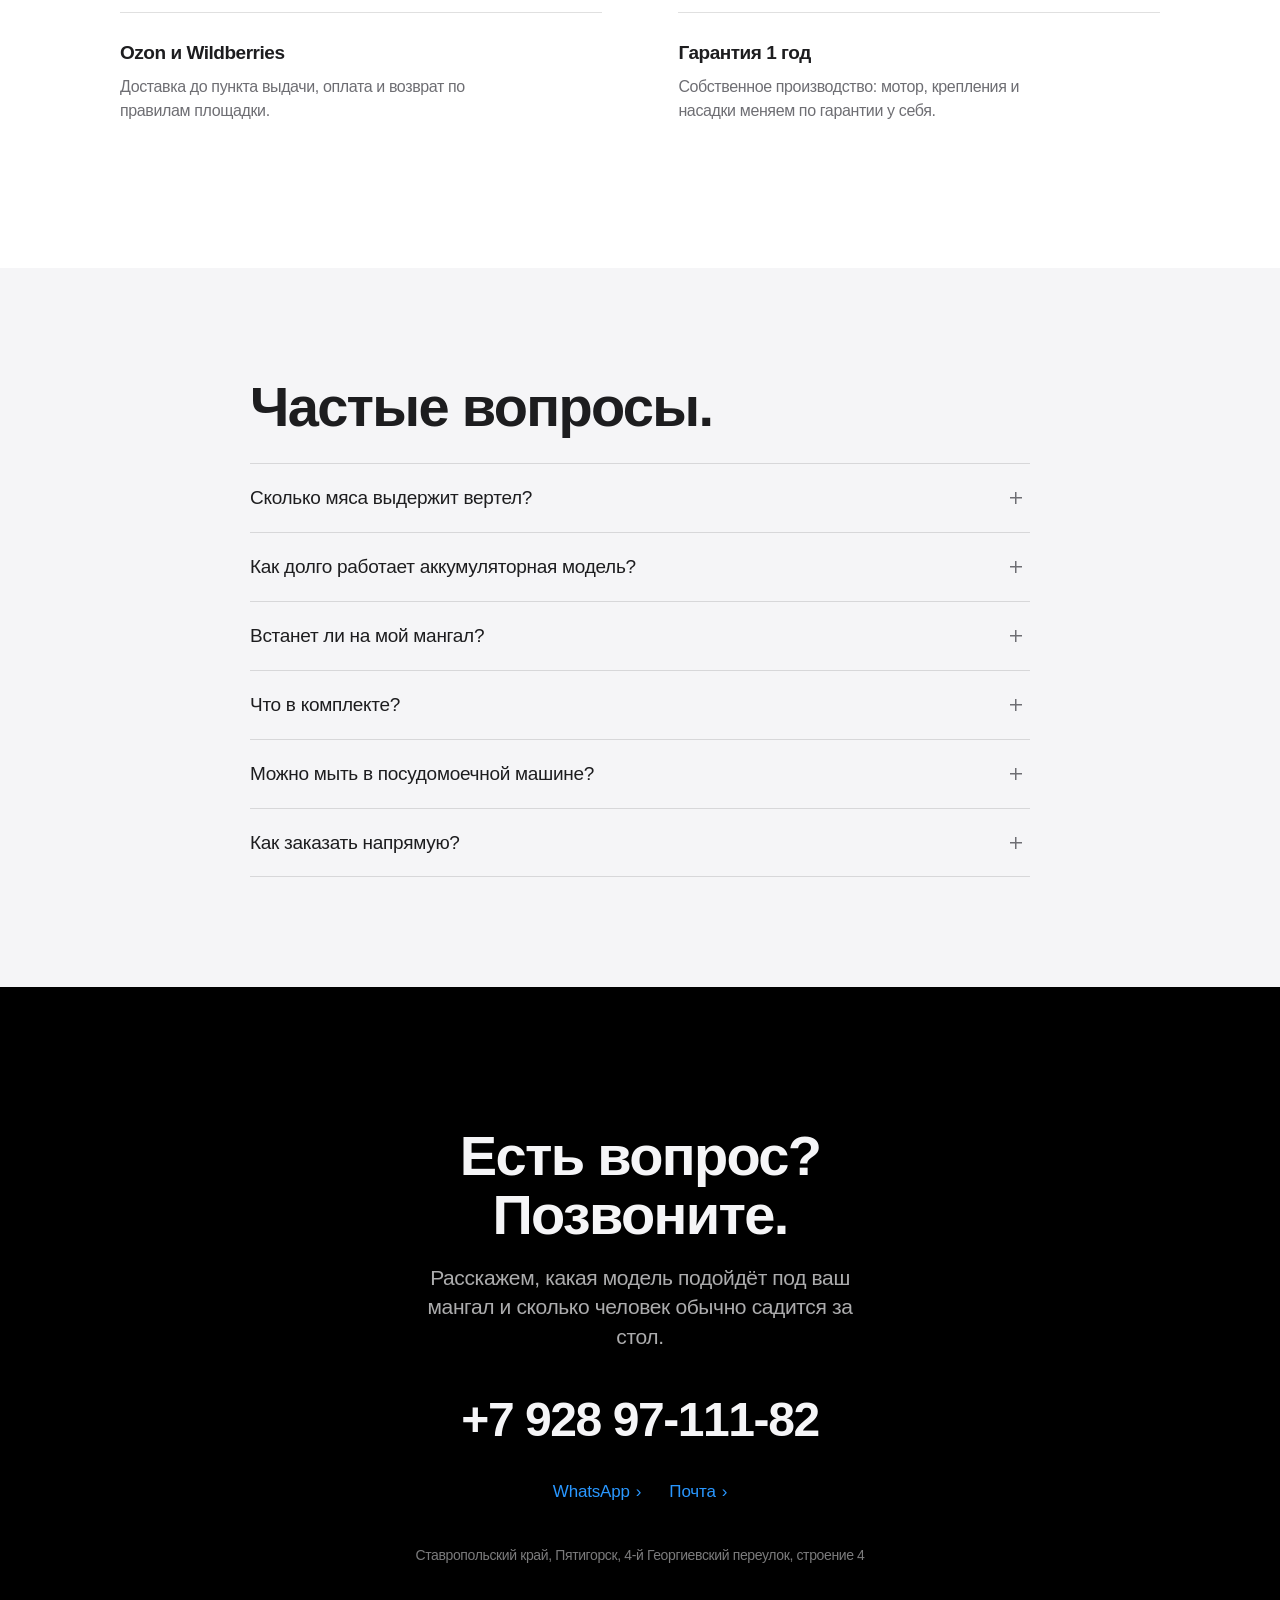
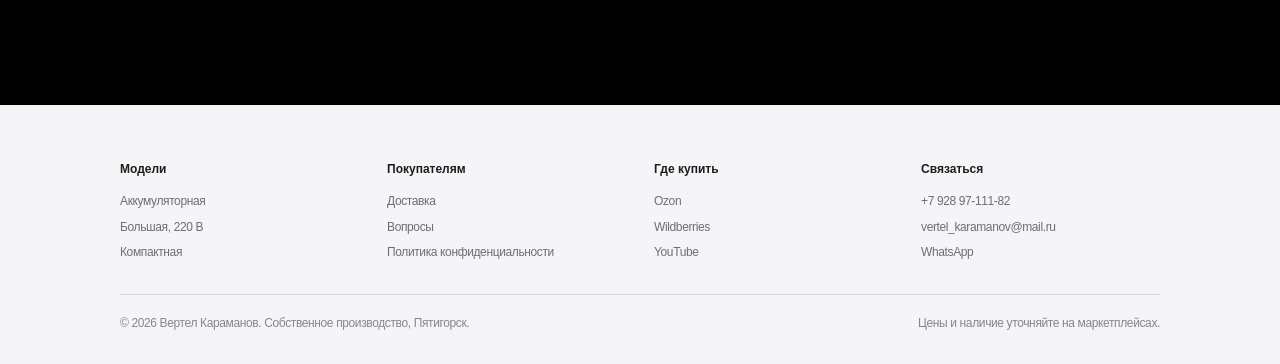
==== commit f7134881: "Редизайн в стиле Apple: светлые секции, крупная типографика, карточки моделей, характеристики" ====
--- a/index.html
+++ b/index.html
@@ -3,42 +3,35 @@
 <head>
 <meta charset="utf-8">
 <meta name="viewport" content="width=device-width, initial-scale=1">
-<title>Вертел Караманов — электрический вертел для мангала из нержавейки AISI 304</title>
-<meta name="description" content="Электрический вертел для мангала: вращает мясо сам, 7 об/мин, до 7 кг, нержавеющая сталь AISI 304, до 8 часов от аккумулятора. Собственное производство, гарантия 1 год. Доставка по России.">
+<title>Вертел Караманов — мясо готовится само</title>
+<meta name="description" content="Электрический вертел для мангала. Нержавеющая сталь AISI 304, мотор 7 об/мин, до 7 кг, до 8 часов без розетки. Собственное производство, гарантия 1 год.">
 <meta property="og:title" content="Вертел Караманов — мясо готовится само">
 <meta property="og:description" content="Электрический вертел для мангала. AISI 304, 7 об/мин, до 7 кг, до 8 часов без розетки.">
 <meta property="og:image" content="assets/img/og.jpg">
-<meta property="og:type" content="website">
 <link rel="icon" href="assets/img/favicon.svg" type="image/svg+xml">
 <link rel="stylesheet" href="styles.css">
 </head>
 <body>
 <a class="skip" href="#main">К содержанию</a>
 
-<header class="top" id="top">
-  <div class="top__in">
-    <a class="brand" href="#top" aria-label="Вертел Караманов — на главную">
-      <span class="brand__mark" aria-hidden="true">
-        <svg viewBox="0 0 32 32" width="30" height="30" fill="none" stroke="currentColor" stroke-width="1.6">
-          <circle cx="16" cy="16" r="13.2"/><path d="M3 16h26M16 3v26"/>
-          <path d="M7.4 7.4l17.2 17.2M24.6 7.4L7.4 24.6" stroke-width="1"/>
-        </svg>
-      </span>
-      <span class="brand__txt">ВЕРТЕЛ<br><b>КАРАМАНОВ</b></span>
+<header class="nav" id="nav">
+  <div class="nav__in">
+    <a class="nav__logo" href="#top" aria-label="Вертел Караманов">
+      <svg viewBox="0 0 24 24" width="18" height="18" fill="none" stroke="currentColor" stroke-width="1.5" aria-hidden="true">
+        <circle cx="12" cy="12" r="9.4"/><path d="M2.6 12h18.8M12 2.6v18.8"/>
+      </svg>
+      <span>Вертел Караманов</span>
     </a>
-
-    <nav class="nav" id="nav" aria-label="Основная навигация">
+    <nav class="nav__links" id="navLinks" aria-label="Разделы">
       <a href="#models">Модели</a>
-      <a href="#tech">Технология</a>
-      <a href="#gallery">Галерея</a>
+      <a href="#specs">Характеристики</a>
       <a href="#delivery">Доставка</a>
+      <a href="#faq">Вопросы</a>
       <a href="#contacts">Контакты</a>
     </nav>
-
-    <div class="top__act">
-      <a class="phone" href="tel:+79289711182">+7 928 97-111-82</a>
-      <a class="btn btn--ember btn--sm" href="#models">Купить</a>
-      <button class="burger" id="burger" aria-label="Меню" aria-expanded="false" aria-controls="nav">
+    <div class="nav__end">
+      <a class="nav__buy" href="#models">Купить</a>
+      <button class="nav__burger" id="burger" aria-label="Меню" aria-expanded="false" aria-controls="navLinks">
         <span></span><span></span>
       </button>
     </div>
@@ -48,200 +41,221 @@
 <main id="main">
 
   <!-- HERO -->
-  <section class="hero">
-    <video class="hero__vid" autoplay muted loop playsinline poster="assets/video/hero-poster.jpg" preload="metadata">
+  <section class="hero" id="top">
+    <video class="hero__video" autoplay muted loop playsinline preload="metadata" poster="assets/video/hero-poster.jpg">
       <source src="assets/video/hero-mobile.mp4" type="video/mp4" media="(max-width: 820px)">
       <source src="assets/video/hero.mp4" type="video/mp4">
     </video>
-    <div class="hero__shade" aria-hidden="true"></div>
-
-    <div class="hero__in">
-      <h1 class="hero__h">Вертел,<br>который вращает<br><em>мясо сам</em></h1>
-      <p class="hero__p">Ставится на любой мангал. Семь оборотов в минуту, до семи килограммов,
-        пищевая нержавейка AISI&nbsp;304. Вы сидите за столом — он работает.</p>
-      <div class="hero__cta">
-        <a class="btn btn--ember" href="#models">Выбрать модель</a>
-        <a class="btn btn--ghost" href="tel:+79289711182">Позвонить</a>
-      </div>
-    </div>
-
-    <ul class="specs" aria-label="Ключевые характеристики">
-      <li><b>AISI 304</b><span>пищевая сталь</span></li>
-      <li><b>7 об/мин</b><span>мотор</span></li>
+    <div class="hero__veil" aria-hidden="true"></div>
+    <div class="hero__content">
+      <p class="hero__name">Вертел Караманов</p>
+      <h1 class="hero__title">Мясо готовится<br>само.</h1>
+      <p class="hero__sub">Электрический вертел для мангала. Сталь AISI 304, до 7 кг, до 8 часов без розетки.</p>
+      <div class="hero__links">
+        <a class="btn" href="#models">Купить</a>
+        <a class="link" href="#tech">Подробнее<span aria-hidden="true">›</span></a>
+      </div>
+    </div>
+    <ul class="hero__specs" aria-label="Ключевые характеристики">
+      <li><b>AISI 304</b><span>пищевая нержавеющая сталь</span></li>
+      <li><b>7 об/мин</b><span>ровное вращение</span></li>
       <li><b>до 7 кг</b><span>мяса на вертеле</span></li>
-      <li><b>8 часов</b><span>без розетки</span></li>
+      <li><b>до 8 ч</b><span>без розетки</span></li>
     </ul>
   </section>
 
-  <!-- IDEA -->
-  <section class="idea" id="idea">
-    <div class="wrap idea__in">
-      <p class="idea__lead reveal">Мясо на вертеле получается лучше не от специй, а от того,
-        что его <em>никто не трогает</em>. Ровный жар, собственный сок внутри,
-        корочка со всех сторон.</p>
-      <div class="idea__cols">
-        <p class="reveal">Мы делаем вертела на собственном производстве в Пятигорске:
-          нержавейка, простой мотор, крюкообразное крепление — конструкция без лишних деталей,
-          которые ломаются.</p>
-        <p class="reveal">Ставится на мангал за минуту, разбирается для багажника,
-          моется как обычная посуда. Работает от сети, от прикуривателя или
-          от встроенного аккумулятора — до восьми часов под нагрузкой.</p>
-      </div>
-    </div>
+  <!-- STATEMENT -->
+  <section class="statement" id="tech">
+    <div class="wrap wrap--text">
+      <h2 class="h2">Вращает —<br>значит прожаривает.</h2>
+      <p class="lead">Секрет мяса на вертеле простой: его нельзя трогать. Ровный жар со всех сторон,
+        сок остаётся внутри, корочка получается по всей поверхности — без переворачиваний
+        и без дежурства у мангала.</p>
+      <div class="links">
+        <a class="link" href="#specs">Технические характеристики<span aria-hidden="true">›</span></a>
+      </div>
+    </div>
+    <figure class="statement__shot">
+      <img src="assets/img/statement.jpg" alt="Мясо на вертеле над углями" loading="lazy">
+    </figure>
   </section>
 
   <!-- MODELS -->
-  <section class="models" id="models">
+  <section class="lineup" id="models">
     <div class="wrap">
-      <h2 class="h2 reveal">Три модели.<br>Один принцип работы.</h2>
-
-      <article class="model reveal">
-        <div class="model__ph">
-          <img src="assets/img/model-battery.jpg" alt="Аккумуляторный вертел для мангала с мясом" loading="lazy" width="1100" height="1100">
-        </div>
-        <div class="model__body">
-          <h3 class="model__t">Аккумуляторная</h3>
-          <p class="model__d">Свободна от розетки: Li-ion на восемь часов под нагрузкой.
-            Две насадки в комплекте — тризубец 60 см и большая на 1 м с четырьмя вилками.</p>
-          <dl class="model__spec">
-            <div><dt>Габариты</dt><dd>67 × 15 × 15 см</dd></div>
-            <div><dt>Вес</dt><dd>3,5 кг</dd></div>
-            <div><dt>Питание</dt><dd>аккумулятор Li-ion</dd></div>
-          </dl>
-          <div class="model__buy">
-            <p class="price"><b>23 207 ₽</b> <s>39 500 ₽</s></p>
-            <a class="btn btn--ember" href="https://www.ozon.ru/" target="_blank" rel="noopener">На Ozon</a>
-            <a class="btn btn--ghost" href="https://www.wildberries.ru/" target="_blank" rel="noopener">Wildberries</a>
-          </div>
-        </div>
-      </article>
-
-      <article class="model model--rev reveal">
-        <div class="model__ph">
-          <img src="assets/img/model-big.jpg" alt="Вертел для мангала 220 В с большим куском мяса" loading="lazy" width="626" height="1100">
-        </div>
-        <div class="model__body">
-          <h3 class="model__t">Большая, 220 В</h3>
-          <p class="model__d">Самый длинный вертел в линейке: целая птица, рулет, баранья нога.
-            Питание от сети, крюкообразное крепление встаёт на любой мангал.</p>
-          <dl class="model__spec">
-            <div><dt>Габариты</dt><dd>70 × 17 × 12 см</dd></div>
-            <div><dt>Вес</dt><dd>3,6 кг</dd></div>
-            <div><dt>Питание</dt><dd>220 В</dd></div>
-          </dl>
-          <div class="model__buy">
-            <p class="price"><b>21 371 ₽</b> <s>31 000 ₽</s></p>
-            <a class="btn btn--ember" href="https://www.ozon.ru/" target="_blank" rel="noopener">На Ozon</a>
-            <a class="btn btn--ghost" href="https://www.wildberries.ru/" target="_blank" rel="noopener">Wildberries</a>
-          </div>
-        </div>
-      </article>
-
-      <article class="model reveal">
-        <div class="model__ph">
-          <img src="assets/img/model-compact.jpg" alt="Компактный вертел для мангала на деревянном столе" loading="lazy" width="1100" height="495">
-        </div>
-        <div class="model__body">
-          <h3 class="model__t">Компактная</h3>
-          <p class="model__d">Два питания в одной модели: сеть 220 В и прикуриватель автомобиля.
-            Два килограмма с небольшим — уезжает в любой багажник.</p>
-          <dl class="model__spec">
-            <div><dt>Габариты</dt><dd>63 × 16 × 11 см</dd></div>
-            <div><dt>Вес</dt><dd>2,2 кг</dd></div>
-            <div><dt>Питание</dt><dd>220 В / 12 В</dd></div>
-          </dl>
-          <div class="model__buy">
-            <p class="price"><b>21 777 ₽</b> <s>22 900 ₽</s></p>
-            <a class="btn btn--ember" href="https://www.ozon.ru/" target="_blank" rel="noopener">На Ozon</a>
-            <a class="btn btn--ghost" href="https://www.wildberries.ru/" target="_blank" rel="noopener">Wildberries</a>
-          </div>
-        </div>
-      </article>
-
-      <p class="models__note reveal">Цены — на маркетплейсах на момент публикации.
-        Напрямую с производства — по телефону <a href="tel:+79289711182">+7 928 97-111-82</a>.</p>
-    </div>
-  </section>
-
-  <!-- TECH -->
-  <section class="tech" id="tech">
+      <h2 class="h2 h2--center">Три модели.<br>Одна идея.</h2>
+      <div class="tiles">
+
+        <article class="tile">
+          <div class="tile__media">
+            <img src="assets/img/model-battery.jpg" alt="Аккумуляторный вертел с курицей на мангале" loading="lazy">
+          </div>
+          <div class="tile__body">
+            <h3>Аккумуляторная</h3>
+            <p class="tile__note">Без розетки: Li-ion, до 8 часов под нагрузкой. Две насадки в комплекте.</p>
+            <p class="tile__price">23 207 ₽</p>
+            <p class="tile__was">Было 39 500 ₽</p>
+            <div class="tile__links">
+              <a class="link" href="https://www.ozon.ru/" target="_blank" rel="noopener">Ozon<span aria-hidden="true">›</span></a>
+              <a class="link" href="https://www.wildberries.ru/" target="_blank" rel="noopener">Wildberries<span aria-hidden="true">›</span></a>
+            </div>
+          </div>
+        </article>
+
+        <article class="tile">
+          <div class="tile__media">
+            <img src="assets/img/model-big.jpg" alt="Вертел 220 В с большим куском мяса" loading="lazy">
+          </div>
+          <div class="tile__body">
+            <h3>Большая, 220 В</h3>
+            <p class="tile__note">Самый длинный вертел в линейке: целая птица, рулет, баранья нога.</p>
+            <p class="tile__price">21 371 ₽</p>
+            <p class="tile__was">Было 31 000 ₽</p>
+            <div class="tile__links">
+              <a class="link" href="https://www.ozon.ru/" target="_blank" rel="noopener">Ozon<span aria-hidden="true">›</span></a>
+              <a class="link" href="https://www.wildberries.ru/" target="_blank" rel="noopener">Wildberries<span aria-hidden="true">›</span></a>
+            </div>
+          </div>
+        </article>
+
+        <article class="tile">
+          <div class="tile__media">
+            <img src="assets/img/model-compact.jpg" alt="Компактный вертел на деревянном столе" loading="lazy">
+          </div>
+          <div class="tile__body">
+            <h3>Компактная</h3>
+            <p class="tile__note">Два питания: сеть 220 В и прикуриватель автомобиля. 2,2 кг.</p>
+            <p class="tile__price">21 777 ₽</p>
+            <p class="tile__was">Было 22 900 ₽</p>
+            <div class="tile__links">
+              <a class="link" href="https://www.ozon.ru/" target="_blank" rel="noopener">Ozon<span aria-hidden="true">›</span></a>
+              <a class="link" href="https://www.wildberries.ru/" target="_blank" rel="noopener">Wildberries<span aria-hidden="true">›</span></a>
+            </div>
+          </div>
+        </article>
+
+      </div>
+      <p class="fineprint">Цены — на маркетплейсах на момент публикации. Напрямую с производства —
+        <a class="inline" href="tel:+79289711182">+7 928 97-111-82</a>.</p>
+    </div>
+  </section>
+
+  <!-- FEATURES -->
+  <section class="features">
     <div class="wrap">
-      <h2 class="h2 h2--light reveal">Что внутри<br>этой железки</h2>
+      <h2 class="h2 h2--center">Сделано из правильных вещей.</h2>
       <ul class="feat">
-        <li class="reveal">
-          <svg viewBox="0 0 40 40" aria-hidden="true"><path d="M6 30 20 8l14 22z"/><path d="M12 30h16"/></svg>
-          <h3>Пищевая нержавейка AISI 304</h3>
-          <p>Не ржавеет на улице, не боится жара и ножа. Мыть — как обычную посуду.
-            Детали модели не стоит класть в посудомойку.</p>
+        <li>
+          <svg viewBox="0 0 40 40" aria-hidden="true"><path d="M20 6.5c3.6 4.9 7 8.6 7 13a7 7 0 0 1-14 0c0-4.4 3.4-8.1 7-13z"/><path d="M17.2 22.6c0 2.2 1.3 3.6 3.2 4"/></svg>
+          <h3>Пищевая сталь AISI 304</h3>
+          <p>Не ржавеет на улице, не боится жара и ножа. Мыть — как обычную посуду.</p>
         </li>
-        <li class="reveal">
-          <svg viewBox="0 0 40 40" aria-hidden="true"><circle cx="20" cy="20" r="12"/><path d="M20 12v8l6 4"/></svg>
+        <li>
+          <svg viewBox="0 0 40 40" aria-hidden="true"><path d="M33 20a13 13 0 1 1-3.9-9.3"/><path d="M33.4 8.2v6.4h-6.4"/><circle cx="20" cy="20" r="3.2"/></svg>
           <h3>Мотор 7 оборотов в минуту</h3>
-          <p>Медленно и ровно — мясо не «крутится», а прогревается со всех сторон,
-            сок остаётся внутри.</p>
+          <p>Медленно и ровно: мясо не «крутится», а прогревается со всех сторон.</p>
         </li>
-        <li class="reveal">
-          <svg viewBox="0 0 40 40" aria-hidden="true"><path d="M8 10v20M32 10v20M8 20h24"/><circle cx="20" cy="20" r="4"/></svg>
+        <li>
+          <svg viewBox="0 0 40 40" aria-hidden="true"><path d="M13 6v17.5a7.5 7.5 0 0 0 15 0V16"/><path d="M25.5 19.5 28 16l2.5 3.5"/><path d="M9 6h8"/></svg>
           <h3>Крюкообразное крепление</h3>
-          <p>Ставится на борт любого мангала — без болтов, струбцин и «доработок напильником».</p>
+          <p>Встаёт на борт любого мангала — без болтов, струбцин и доработок.</p>
         </li>
-        <li class="reveal">
-          <svg viewBox="0 0 40 40" aria-hidden="true"><path d="M6 26h28M10 26V14h20v12"/><path d="M16 14v12M24 14v12"/></svg>
+        <li>
+          <svg viewBox="0 0 40 40" aria-hidden="true"><path d="M6 15h11v10H6zM23 15h11v10H23z"/><path d="M17.5 20h5" stroke-dasharray="1.8 2.4"/><path d="M8.5 31.5h23"/></svg>
           <h3>Разбирается за минуту</h3>
-          <p>Вертел, стойки и насадки складываются в багажник.
-            Крючки для хранения — на корпусе.</p>
+          <p>Вертел, стойки и насадки складываются в багажник. Крючки для хранения — на корпусе.</p>
         </li>
       </ul>
+    </div>
+  </section>
+
+  <!-- SPECS -->
+  <section class="specs-sec" id="specs">
+    <div class="wrap">
+      <h2 class="h2">Характеристики</h2>
+
+      <div class="spec-block">
+        <h3>Общее</h3>
+        <dl class="spec-list">
+          <div><dt>Материал</dt><dd>Нержавеющая сталь AISI 304</dd></div>
+          <div><dt>Скорость вращения</dt><dd>7 об/мин</dd></div>
+          <div><dt>Максимальная нагрузка</dt><dd>до 7 кг</dd></div>
+          <div><dt>Крепление</dt><dd>крюкообразное, на любой мангал</dd></div>
+          <div><dt>Гарантия</dt><dd>1 год</dd></div>
+          <div><dt>Производство</dt><dd>Россия, Пятигорск</dd></div>
+        </dl>
+      </div>
+
+      <div class="spec-block">
+        <h3>Аккумуляторная</h3>
+        <dl class="spec-list">
+          <div><dt>Габариты</dt><dd>67 × 15 × 15 см</dd></div>
+          <div><dt>Вес</dt><dd>3,5 кг</dd></div>
+          <div><dt>Питание</dt><dd>аккумулятор Li-ion, до 8 часов под нагрузкой</dd></div>
+          <div><dt>В комплекте</dt><dd>тризубец d6 / 60 см и большая насадка d12 / 1 м с четырьмя вилками</dd></div>
+        </dl>
+      </div>
+
+      <div class="spec-block">
+        <h3>Большая, 220 В</h3>
+        <dl class="spec-list">
+          <div><dt>Габариты</dt><dd>70 × 17 × 12 см</dd></div>
+          <div><dt>Вес</dt><dd>3,6 кг</dd></div>
+          <div><dt>Питание</dt><dd>220 В</dd></div>
+          <div><dt>В комплекте</dt><dd>насадка-тризубец d6 / 60 см</dd></div>
+        </dl>
+      </div>
+
+      <div class="spec-block">
+        <h3>Компактная</h3>
+        <dl class="spec-list">
+          <div><dt>Габариты</dt><dd>63 × 16 × 11 см</dd></div>
+          <div><dt>Вес</dt><dd>2,2 кг</dd></div>
+          <div><dt>Питание</dt><dd>220 В / 12 В (прикуриватель)</dd></div>
+          <div><dt>В комплекте</dt><dd>насадка-тризубец d6 / 60 см</dd></div>
+        </dl>
+      </div>
+
+      <p class="fineprint">Детали мотора и редуктора не рекомендуется мыть в посудомоечной машине —
+        протирайте влажной тканью.</p>
     </div>
   </section>
 
   <!-- GALLERY -->
   <section class="gallery" id="gallery">
     <div class="wrap gallery__head">
-      <h2 class="h2 reveal">Как это выглядит<br>на деле</h2>
-      <p class="gallery__note reveal">Съёмки наших покупателей и нашей кухни.
-        Больше — на <a href="https://www.youtube.com/@vertel_karamanov/shorts" target="_blank" rel="noopener">YouTube</a>.</p>
-    </div>
-    <div class="rail" id="rail">
-      <div class="rail__track">
-        <figure><img src="assets/img/gal1.jpg" alt="Рулет из мяса на вертеле над углями" loading="lazy"></figure>
-        <figure><img src="assets/img/gal2.jpg" alt="Мясо вращается на вертеле" loading="lazy"></figure>
-        <figure><img src="assets/img/gal3.jpg" alt="Курица на вертеле на мангале" loading="lazy"></figure>
-        <figure><img src="assets/img/gal4.jpg" alt="Вертел с мясом на улице" loading="lazy"></figure>
-        <figure><img src="assets/img/gal5.jpg" alt="Вертел в работе на природе" loading="lazy"></figure>
-        <figure aria-hidden="true"><img src="assets/img/gal1.jpg" alt="" loading="lazy"></figure>
-        <figure aria-hidden="true"><img src="assets/img/gal2.jpg" alt="" loading="lazy"></figure>
-        <figure aria-hidden="true"><img src="assets/img/gal3.jpg" alt="" loading="lazy"></figure>
-        <figure aria-hidden="true"><img src="assets/img/gal4.jpg" alt="" loading="lazy"></figure>
-        <figure aria-hidden="true"><img src="assets/img/gal5.jpg" alt="" loading="lazy"></figure>
-      </div>
+      <h2 class="h2">Как это выглядит<br>на деле.</h2>
+      <a class="link link--light" href="https://www.youtube.com/@vertel_karamanov/shorts" target="_blank" rel="noopener">Смотреть в YouTube<span aria-hidden="true">›</span></a>
+    </div>
+    <div class="strip" id="strip" tabindex="0" aria-label="Галерея кадров, прокрутите в сторону">
+      <figure><img src="assets/img/gal1.jpg" alt="Рулет из мяса на вертеле над углями" loading="lazy"></figure>
+      <figure><img src="assets/img/gal2.jpg" alt="Курица на вертеле" loading="lazy"></figure>
+      <figure><img src="assets/img/gal3.jpg" alt="Мясо вращается на вертеле" loading="lazy"></figure>
+      <figure><img src="assets/img/gal4.jpg" alt="Вертел с мясом на мангале" loading="lazy"></figure>
+      <figure><img src="assets/img/gal5.jpg" alt="Вертел в работе на природе" loading="lazy"></figure>
     </div>
   </section>
 
   <!-- DELIVERY -->
-  <section class="deliv" id="delivery">
+  <section class="delivery" id="delivery">
     <div class="wrap">
-      <h2 class="h2 reveal">Доставка, оплата,<br>гарантия</h2>
-      <div class="deliv__grid">
-        <div class="reveal">
-          <h3>По Кавминводам</h3>
-          <p>Курьером по Пятигорску, Кисловодску, Ессентукам, Железноводску и Минеральным Водам —
-            в день заказа или на следующий.</p>
+      <h2 class="h2 h2--center">Доставка и гарантия.</h2>
+      <div class="dgrid">
+        <div>
+          <h3>Курьер по Кавминводам</h3>
+          <p>Пятигорск, Кисловодск, Ессентуки, Железноводск, Минеральные Воды — в день заказа или на следующий.</p>
         </div>
-        <div class="reveal">
-          <h3>По России</h3>
-          <p>СДЭК или Почта России. Предоплата или наложенный платёж.
-            Отправляем в день оплаты, трек-номер присылаем в мессенджер.</p>
+        <div>
+          <h3>СДЭК и Почта России</h3>
+          <p>По всей стране. Предоплата или наложенный платёж, трек-номер приходит в мессенджер.</p>
         </div>
-        <div class="reveal">
-          <h3>Маркетплейсы</h3>
-          <p>Ozon и Wildberries — доставка до пункта выдачи по всей стране,
-            оплата и возврат по правилам площадки.</p>
+        <div>
+          <h3>Ozon и Wildberries</h3>
+          <p>Доставка до пункта выдачи, оплата и возврат по правилам площадки.</p>
         </div>
-        <div class="reveal">
+        <div>
           <h3>Гарантия 1 год</h3>
-          <p>Собственное производство: ремонт и запчасти у нас, а не «у поставщика».
-            Мотор, крепления, насадки — меняем по гарантии.</p>
+          <p>Собственное производство: мотор, крепления и насадки меняем по гарантии у себя.</p>
         </div>
       </div>
     </div>
@@ -249,83 +263,78 @@
 
   <!-- FAQ -->
   <section class="faq" id="faq">
-    <div class="wrap wrap--narrow">
-      <h2 class="h2 reveal">Частые вопросы</h2>
-      <div class="faq__list reveal">
+    <div class="wrap wrap--text">
+      <h2 class="h2">Частые вопросы.</h2>
+      <div class="faq__list">
         <details><summary>Сколько мяса выдержит вертел?</summary>
           <p>До 7 кг сбалансированного веса. Целая птица, рулет, баранья нога, поросёнок поменьше.</p></details>
         <details><summary>Как долго работает аккумуляторная модель?</summary>
-          <p>До восьми часов под нагрузкой — обычно хватает на весь день на природе.
-            Заряжается от обычной розетки 220 В.</p></details>
+          <p>До восьми часов под нагрузкой — обычно хватает на весь день на природе. Заряжается от розетки 220 В.</p></details>
         <details><summary>Встанет ли на мой мангал?</summary>
-          <p>Крюкообразное крепление рассчитано на любой стандартный мангал —
-            металлический, кирпичный, разборный. Ставится на борт без инструментов.</p></details>
+          <p>Крюкообразное крепление рассчитано на любой стандартный мангал: металлический, кирпичный, разборный. Ставится на борт без инструментов.</p></details>
         <details><summary>Что в комплекте?</summary>
-          <p>Вертел, насадки-трезубцы (у аккумуляторной модели — две, включая большую на 1 м
-            с четырьмя вилками), ручка для переноса, крючки для хранения.</p></details>
+          <p>Вертел, насадки-трезубцы (у аккумуляторной модели — две, включая большую на 1 м с четырьмя вилками), ручка для переноса и крючки для хранения.</p></details>
         <details><summary>Можно мыть в посудомоечной машине?</summary>
-          <p>Корпус и вертел — да. Детали мотора и редуктора производитель не рекомендует
-            мыть в посудомойке: протирайте влажной тканью.</p></details>
-        <details><summary>Как заказать напрямую, без маркетплейса?</summary>
-          <p>Позвоните или напишите в WhatsApp: <a href="tel:+79289711182">+7 928 97-111-82</a>.
-            Соберём заказ, отправим СДЭК или Почтой России.</p></details>
+          <p>Корпус и вертел — да. Детали мотора и редуктора производитель не рекомендует: протирайте влажной тканью.</p></details>
+        <details><summary>Как заказать напрямую?</summary>
+          <p>Позвоните или напишите в WhatsApp: <a class="inline" href="tel:+79289711182">+7 928 97-111-82</a>. Соберём заказ и отправим СДЭК или Почтой России.</p></details>
       </div>
     </div>
   </section>
 
   <!-- CONTACTS -->
   <section class="contacts" id="contacts">
-    <div class="wrap contacts__in">
-      <div class="contacts__txt reveal">
-        <h2 class="h2 h2--light">Заказать<br>или спросить</h2>
-        <p class="contacts__p">Позвоните — расскажем, какая модель подойдёт под ваш мангал
-          и сколько человек обычно садится за стол.</p>
-        <div class="contacts__btns">
-          <a class="btn btn--ember" href="tel:+79289711182">+7 928 97-111-82</a>
-          <a class="btn btn--ghost" href="https://wa.me/79289711182" target="_blank" rel="noopener">WhatsApp</a>
-        </div>
-        <address class="contacts__addr">
-          Ставропольский край, Пятигорск,<br>4-й Георгиевский переулок, строение 4<br>
-          <a href="mailto:vertel_karamanov@mail.ru">vertel_karamanov@mail.ru</a>
-        </address>
-      </div>
-      <div class="contacts__map reveal">
-        <img src="assets/img/contact.jpg" alt="Вертел на мангале во дворе" loading="lazy">
-      </div>
+    <div class="wrap wrap--text">
+      <h2 class="h2 h2--light">Есть вопрос?<br>Позвоните.</h2>
+      <p class="contacts__sub">Расскажем, какая модель подойдёт под ваш мангал и сколько человек обычно садится за стол.</p>
+      <a class="contacts__phone" href="tel:+79289711182">+7 928 97-111-82</a>
+      <div class="contacts__links">
+        <a class="link link--light" href="https://wa.me/79289711182" target="_blank" rel="noopener">WhatsApp<span aria-hidden="true">›</span></a>
+        <a class="link link--light" href="mailto:vertel_karamanov@mail.ru">Почта<span aria-hidden="true">›</span></a>
+      </div>
+      <p class="contacts__addr">Ставропольский край, Пятигорск, 4-й Георгиевский переулок, строение 4</p>
     </div>
   </section>
 </main>
 
 <footer class="foot">
-  <div class="wrap foot__in">
-    <div class="foot__brand">
-      <span class="brand__txt">ВЕРТЕЛ<br><b>КАРАМАНОВ</b></span>
-      <p>Электрические вертела для мангала.<br>Собственное производство, Пятигорск.</p>
-    </div>
-    <nav class="foot__nav" aria-label="Подвал">
-      <a href="#models">Модели</a>
-      <a href="#tech">Технология</a>
-      <a href="#delivery">Доставка</a>
-      <a href="#faq">Вопросы</a>
-      <a href="#contacts">Контакты</a>
-      <a href="policy.html">Политика конфиденциальности</a>
-    </nav>
-    <div class="foot__soc">
-      <a href="https://www.youtube.com/@vertel_karamanov" target="_blank" rel="noopener">YouTube</a>
-      <a href="https://vk.com/" target="_blank" rel="noopener">ВКонтакте</a>
-      <a href="https://www.ozon.ru/" target="_blank" rel="noopener">Ozon</a>
-      <a href="https://www.wildberries.ru/" target="_blank" rel="noopener">Wildberries</a>
-    </div>
-  </div>
-  <div class="wrap foot__bottom">
-    <p>© 2026 Вертел Караманов</p>
-    <p>Цены и наличие уточняйте на маркетплейсах</p>
+  <div class="wrap">
+    <div class="foot__cols">
+      <div>
+        <h4>Модели</h4>
+        <a href="#models">Аккумуляторная</a>
+        <a href="#models">Большая, 220 В</a>
+        <a href="#models">Компактная</a>
+      </div>
+      <div>
+        <h4>Покупателям</h4>
+        <a href="#delivery">Доставка</a>
+        <a href="#faq">Вопросы</a>
+        <a href="policy.html">Политика конфиденциальности</a>
+      </div>
+      <div>
+        <h4>Где купить</h4>
+        <a href="https://www.ozon.ru/" target="_blank" rel="noopener">Ozon</a>
+        <a href="https://www.wildberries.ru/" target="_blank" rel="noopener">Wildberries</a>
+        <a href="https://www.youtube.com/@vertel_karamanov" target="_blank" rel="noopener">YouTube</a>
+      </div>
+      <div>
+        <h4>Связаться</h4>
+        <a href="tel:+79289711182">+7 928 97-111-82</a>
+        <a href="mailto:vertel_karamanov@mail.ru">vertel_karamanov@mail.ru</a>
+        <a href="https://wa.me/79289711182" target="_blank" rel="noopener">WhatsApp</a>
+      </div>
+    </div>
+    <div class="foot__legal">
+      <p>© 2026 Вертел Караманов. Собственное производство, Пятигорск.</p>
+      <p>Цены и наличие уточняйте на маркетплейсах.</p>
+    </div>
   </div>
 </footer>
 
-<div class="mobile-bar">
+<div class="mbar">
   <a href="tel:+79289711182">Позвонить</a>
-  <a href="#models" class="mobile-bar__main">Выбрать вертел</a>
+  <a class="mbar--main" href="#models">Купить</a>
 </div>
 
 <script src="app.js" defer></script>
--- a/styles.css
+++ b/styles.css
@@ -1,366 +1,299 @@
-/* ============ Вертел Караманов — site styles ============ */
-
-@font-face{
-  font-family:"Oswald";
-  src:url("assets/fonts/oswald-var.ttf") format("truetype");
-  font-weight:200 700;font-style:normal;font-display:swap;
-}
-@font-face{
-  font-family:"Montserrat";
-  src:url("assets/fonts/montserrat-var.ttf") format("truetype");
-  font-weight:100 900;font-style:normal;font-display:swap;
-}
-
+/* ============ Вертел Караманов — Apple-style ============ */
+
+*,*::before,*::after{box-sizing:border-box}
 :root{
-  --ink:#14110F;
-  --ink-2:#1B1714;
-  --ink-3:#241F1B;
-  --cream:#F4EFE7;
-  --paper:#EBE3D7;
-  --paper-2:#E2D9CB;
-  --steel:#8C8378;
-  --steel-soft:#B9AFA2;
-  --ember:#E2571E;
-  --ember-deep:#B93D0D;
-  --line:rgba(244,239,231,.14);
-  --line-dark:rgba(20,17,15,.14);
-  --r:2px;
-  --wrap:1240px;
-  --pad:clamp(20px,5vw,56px);
-  --ease:cubic-bezier(.16,1,.3,1);
-}
-
-*,*::before,*::after{box-sizing:border-box}
-html{scroll-behavior:smooth;-webkit-text-size-adjust:100%}
+  --ink:#1d1d1f;
+  --ink-2:#6e6e73;
+  --ink-3:#86868b;
+  --bg:#ffffff;
+  --bg-2:#f5f5f7;
+  --black:#000000;
+  --blue:#0071e3;
+  --blue-h:#0077ed;
+  --link:#0066cc;
+  --line:rgba(0,0,0,.12);
+  --line-2:rgba(0,0,0,.08);
+  --wrap:1120px;
+  --pad:clamp(20px,4.6vw,40px);
+  --ease:cubic-bezier(.28,.11,.32,1);
+  --font:-apple-system,BlinkMacSystemFont,"SF Pro Display","SF Pro Text","Helvetica Neue",Helvetica,Arial,sans-serif;
+}
+
+html{-webkit-text-size-adjust:100%;scroll-behavior:smooth}
 body{
-  margin:0;background:var(--ink);color:var(--cream);
-  font-family:"Montserrat",-apple-system,"Segoe UI",Roboto,sans-serif;
-  font-size:clamp(15px,1.05vw,17px);line-height:1.65;font-weight:400;
-  -webkit-font-smoothing:antialiased;overflow-x:hidden;
-}
-img{max-width:100%;display:block;height:auto}
+  margin:0;background:var(--bg);color:var(--ink);
+  font-family:var(--font);font-size:17px;line-height:1.47;letter-spacing:-.022em;
+  -webkit-font-smoothing:antialiased;-moz-osx-font-smoothing:grayscale;
+  overflow-x:hidden;
+}
+img,video{display:block;max-width:100%;height:auto}
 a{color:inherit;text-decoration:none}
-::selection{background:var(--ember);color:#fff}
-:focus-visible{outline:2px solid var(--ember);outline-offset:3px;border-radius:1px}
-
-/* themed browser surfaces */
-*{scrollbar-width:thin;scrollbar-color:#3a332c var(--ink)}
-::-webkit-scrollbar{width:10px;height:10px}
-::-webkit-scrollbar-track{background:#0f0d0b}
-::-webkit-scrollbar-thumb{background:#3a332c;border-radius:0}
-::-webkit-scrollbar-thumb:hover{background:#4d443a}
+p{margin:0}
+h1,h2,h3,h4{margin:0;font-weight:600;letter-spacing:-.025em}
+::selection{background:#b3d7ff;color:#000}
+:focus-visible{outline:2px solid var(--blue);outline-offset:3px;border-radius:4px}
+*{scrollbar-width:thin;scrollbar-color:#c7c7cc #fff}
+::-webkit-scrollbar{width:12px;height:12px}
+::-webkit-scrollbar-thumb{background:#c7c7cc;border:3px solid #fff;border-radius:8px}
+::-webkit-scrollbar-track{background:#fff}
 
 .wrap{width:100%;max-width:var(--wrap);margin-inline:auto;padding-inline:var(--pad)}
-.wrap--narrow{max-width:900px}
-.skip{position:absolute;left:-9999px;top:0;background:var(--ember);color:#fff;padding:12px 18px;z-index:100}
+.wrap--text{max-width:860px}
+.skip{position:absolute;left:-9999px;background:var(--blue);color:#fff;padding:10px 16px;border-radius:8px;z-index:200}
 .skip:focus{left:12px;top:12px}
 
+section[id]{scroll-margin-top:60px}
+
+/* ---------- nav ---------- */
+.nav{
+  position:fixed;inset:0 0 auto;z-index:100;height:48px;
+  background:rgba(22,22,23,.68);
+  backdrop-filter:saturate(180%) blur(20px);-webkit-backdrop-filter:saturate(180%) blur(20px);
+  border-bottom:1px solid rgba(255,255,255,0);
+  transition:border-color .3s var(--ease),background .3s var(--ease);
+}
+.nav.is-scrolled{background:rgba(22,22,23,.9);border-bottom-color:rgba(255,255,255,.1)}
+.nav__in{
+  max-width:1024px;height:48px;margin-inline:auto;padding-inline:var(--pad);
+  display:flex;align-items:center;gap:28px;
+}
+.nav__logo{display:flex;align-items:center;gap:8px;font-size:14px;font-weight:600;letter-spacing:-.01em;white-space:nowrap}
+.nav__logo{color:#f5f5f7}
+.nav__logo svg{color:#f5f5f7}
+.nav__logo:hover{opacity:.7}
+.nav__links{display:flex;gap:30px;margin-inline:auto}
+.nav__links a{font-size:12.5px;color:rgba(245,245,247,.72);transition:color .2s}
+.nav__links a:hover{color:#fff}
+.nav__end{display:flex;align-items:center;gap:14px;margin-left:auto}
+.nav__buy{
+  background:var(--blue);color:#fff;font-size:12.5px;font-weight:500;
+  padding:7px 14px;border-radius:980px;transition:background .2s;
+}
+.nav__buy:hover{background:var(--blue-h)}
+.nav__burger{display:none;width:40px;height:40px;background:none;border:0;padding:0;cursor:pointer}
+.nav__burger span{display:block;height:1.5px;background:#f5f5f7;margin:7px 8px;transition:transform .3s var(--ease)}
+
+/* ---------- buttons / links ---------- */
+.btn{
+  display:inline-block;background:var(--blue);color:#fff;
+  font-size:17px;line-height:1;font-weight:400;letter-spacing:-.01em;
+  padding:14px 26px;border-radius:980px;transition:background .2s var(--ease),transform .2s var(--ease);
+}
+.btn:hover{background:var(--blue-h)}
+.btn:active{transform:scale(.98)}
+.link{
+  display:inline-flex;align-items:center;gap:6px;color:var(--link);
+  font-size:17px;letter-spacing:-.01em;
+}
+.link span{transition:transform .2s var(--ease)}
+.link:hover span{transform:translateX(3px)}
+.link--light{color:#2997ff}
+.inline{color:var(--link);border-bottom:1px solid rgba(0,102,204,.35)}
+.inline:hover{border-color:var(--link)}
+.links{display:flex;gap:26px;flex-wrap:wrap;margin-top:26px}
+
 /* ---------- type ---------- */
-.h2{
-  font-family:"Oswald",sans-serif;font-weight:600;font-size:clamp(30px,4.6vw,58px);
-  line-height:1.02;letter-spacing:-.015em;text-transform:uppercase;margin:0 0 clamp(28px,4vw,52px);
-  text-wrap:balance;
-}
-.h2--light{color:var(--cream)}
-em{font-style:normal;color:var(--ember)}
-
-/* ---------- buttons ---------- */
-.btn{
-  display:inline-flex;align-items:center;justify-content:center;
-  font-family:"Oswald",sans-serif;font-weight:600;text-transform:uppercase;
-  letter-spacing:.07em;font-size:14px;line-height:1;
-  padding:17px 26px;border:1px solid transparent;border-radius:var(--r);
-  transition:background .25s var(--ease),color .25s var(--ease),border-color .25s var(--ease),transform .25s var(--ease);
-  cursor:pointer;white-space:nowrap;
-}
-.btn--sm{padding:12px 18px;font-size:12.5px}
-.btn--ember{background:var(--ember);color:#fff;box-shadow:0 10px 26px -12px rgba(226,87,30,.85)}
-.btn--ember:hover{background:var(--ember-deep);transform:translateY(-1px)}
-.btn--ghost{border-color:rgba(244,239,231,.35);color:var(--cream)}
-.btn--ghost:hover{background:rgba(244,239,231,.08);border-color:rgba(244,239,231,.55)}
-.btn:active{transform:translateY(0)}
-
-/* ---------- header ---------- */
-.top{position:fixed;inset:0 0 auto;z-index:50;transition:background .3s var(--ease),backdrop-filter .3s var(--ease),border-color .3s}
-.top.is-stuck{background:rgba(15,13,11,.86);backdrop-filter:blur(14px) saturate(1.2);border-bottom:1px solid var(--line)}
-.top__in{
-  max-width:var(--wrap);margin-inline:auto;padding:14px var(--pad);
-  display:flex;align-items:center;gap:28px;
-}
-.brand{display:flex;align-items:center;gap:12px;flex-shrink:0}
-.brand__mark{color:var(--ember);display:grid;place-items:center;opacity:.95}
-.brand__txt{
-  font-family:"Oswald",sans-serif;font-size:11px;line-height:1.12;letter-spacing:.22em;
-  text-transform:uppercase;color:var(--steel-soft);
-}
-.brand__txt b{font-weight:600;color:var(--cream);letter-spacing:.14em}
-.nav{display:flex;gap:clamp(14px,2vw,30px);margin-left:auto}
-.nav a{
-  font-size:14px;color:rgba(244,239,231,.78);position:relative;padding:6px 0;
-  transition:color .2s var(--ease);
-}
-.nav a::after{
-  content:"";position:absolute;left:0;right:0;bottom:0;height:1px;background:var(--ember);
-  transform:scaleX(0);transform-origin:left;transition:transform .3s var(--ease);
-}
-.nav a:hover{color:var(--cream)}
-.nav a:hover::after{transform:scaleX(1)}
-.top__act{display:flex;align-items:center;gap:18px;margin-left:auto}
-.phone{font-family:"Oswald",sans-serif;font-size:16px;letter-spacing:.04em;color:var(--cream)}
-.phone:hover{color:var(--ember)}
-.burger{display:none;width:44px;height:40px;background:none;border:0;padding:0;cursor:pointer}
-.burger span{display:block;height:1.5px;background:var(--cream);margin:8px 6px;transition:transform .3s var(--ease),opacity .2s}
-.burger[aria-expanded="true"] span:first-child{transform:translateY(4.7px) rotate(45deg)}
-.burger[aria-expanded="true"] span:last-child{transform:translateY(-4.7px) rotate(-45deg)}
+.h2{font-size:clamp(32px,4.8vw,56px);line-height:1.05;letter-spacing:-.03em}
+.h2--center{text-align:center}
+.h2--light{color:#f5f5f7}
+.lead{font-size:clamp(19px,2vw,24px);line-height:1.4;letter-spacing:-.015em;color:var(--ink-2);margin-top:22px}
+.fineprint{font-size:14px;color:var(--ink-3);margin-top:34px;line-height:1.5}
 
 /* ---------- hero ---------- */
-.hero{position:relative;min-height:100svh;display:flex;flex-direction:column;justify-content:flex-end;overflow:hidden;isolation:isolate;
-  background:url("assets/video/hero-poster.jpg") center/cover no-repeat #14110F}
+.hero{
+  position:relative;min-height:100svh;background:#000;color:#f5f5f7;
+  display:flex;flex-direction:column;justify-content:center;align-items:center;
+  overflow:hidden;isolation:isolate;padding-top:48px;
+  background-image:url("assets/video/hero-poster.jpg");background-size:cover;background-position:center;
+}
 @media (max-width:820px){.hero{background-image:url("assets/video/hero-mobile-poster.jpg")}}
-.hero__vid{
-  position:absolute;inset:0;width:100%;height:100%;object-fit:cover;z-index:-2;
-  filter:saturate(1.05) contrast(1.02);
-}
-.hero__shade{
+.hero__video{position:absolute;inset:0;width:100%;height:100%;object-fit:cover;z-index:-2}
+.hero__veil{
   position:absolute;inset:0;z-index:-1;
   background:
-    radial-gradient(120% 80% at 18% 22%,rgba(20,17,15,.10),transparent 60%),
-    linear-gradient(180deg,rgba(15,13,11,.92) 0%,rgba(15,13,11,.55) 32%,rgba(15,13,11,.72) 74%,var(--ink) 100%);
-}
-.hero__in{width:100%;max-width:var(--wrap);margin-inline:auto;padding:calc(96px + 8vh) var(--pad) 40px}
-.hero__h{
-  font-family:"Oswald",sans-serif;font-weight:600;text-transform:uppercase;
-  font-size:clamp(40px,7.9vw,104px);line-height:.94;letter-spacing:-.02em;margin:0 0 26px;
-  text-wrap:balance;text-shadow:0 12px 40px rgba(0,0,0,.35);
-}
-.hero__h em{color:var(--ember)}
-.hero__p{max-width:46ch;color:rgba(244,239,231,.86);font-size:clamp(15px,1.3vw,18px);margin:0 0 32px}
-.hero__cta{display:flex;gap:14px;flex-wrap:wrap}
-
-.specs{
-  list-style:none;margin:0;padding:0;width:100%;
+    radial-gradient(75% 55% at 50% 45%,rgba(0,0,0,.42),rgba(0,0,0,.62) 100%),
+    linear-gradient(180deg,rgba(0,0,0,.55) 0%,rgba(0,0,0,.15) 35%,rgba(0,0,0,.7) 85%,#000 100%);
+}
+.hero__content{text-align:center;padding:0 var(--pad);max-width:900px}
+.hero__name{font-size:clamp(17px,2vw,21px);font-weight:600;letter-spacing:-.01em;color:#f5f5f7;margin-bottom:10px}
+.hero__title{font-size:clamp(44px,7.6vw,92px);line-height:.98;letter-spacing:-.035em;font-weight:600;text-wrap:balance}
+.hero__sub{font-size:clamp(17px,2vw,23px);line-height:1.35;color:rgba(245,245,247,.82);margin:20px auto 0;max-width:30ch}
+.hero__links{display:flex;align-items:center;justify-content:center;gap:26px;margin-top:32px;flex-wrap:wrap}
+.hero__specs{
+  list-style:none;margin:0;padding:0;width:100%;max-width:1024px;
   display:grid;grid-template-columns:repeat(4,1fr);
-  border-top:1px solid var(--line);background:rgba(15,13,11,.42);backdrop-filter:blur(6px);
-}
-.specs li{
-  padding:20px var(--pad);border-right:1px solid var(--line);display:flex;flex-direction:column;gap:2px;
-}
-.specs li:last-child{border-right:0}
-.specs li:first-child{padding-left:max(var(--pad),calc((100vw - var(--wrap))/2 + var(--pad)))}
-.specs b{font-family:"Oswald",sans-serif;font-weight:600;font-size:clamp(20px,2.2vw,28px);letter-spacing:.01em}
-.specs span{font-size:12.5px;text-transform:uppercase;letter-spacing:.12em;color:var(--steel-soft)}
-
-/* ---------- idea (light band) ---------- */
-.idea{background:var(--paper);color:var(--ink);padding:clamp(64px,9vw,130px) 0}
-.idea__in{display:grid;grid-template-columns:minmax(0,1.15fr) minmax(0,1fr);
-  gap:clamp(24px,4vw,72px);align-items:start}
-.idea__lead{
-  font-family:"Oswald",sans-serif;font-weight:500;font-size:clamp(23px,3.1vw,42px);
-  line-height:1.14;letter-spacing:-.01em;margin:0;text-wrap:balance;
-}
-.idea__lead em{color:var(--ember-deep)}
-.idea__cols{display:grid;gap:clamp(16px,2vw,24px);align-content:start;padding-top:6px}
-.idea__cols p{margin:0;color:#3a322b;font-size:clamp(15px,1.15vw,17px)}
-
-/* ---------- models ---------- */
-.models{background:var(--paper);color:var(--ink);padding:0 0 clamp(64px,8vw,120px)}
-.models .h2{color:var(--ink)}
-.model{
-  display:grid;grid-template-columns:minmax(0,1.05fr) minmax(0,1fr);
-  gap:clamp(20px,3.4vw,56px);align-items:center;
-  padding:clamp(26px,3.4vw,44px) 0;border-top:1px solid var(--line-dark);
-}
-.model--rev .model__ph{order:2}
-.model__ph{position:relative;background:var(--paper-2);overflow:hidden;border-radius:var(--r)}
-.model__ph img{width:100%;height:100%;object-fit:cover;aspect-ratio:4/3;transition:transform .7s var(--ease)}
-.model:hover .model__ph img{transform:scale(1.03)}
-.model__ph::after{
-  content:"";position:absolute;inset:10px;border:1px solid rgba(20,17,15,.18);
-  pointer-events:none;
-}
-.model__t{
-  font-family:"Oswald",sans-serif;font-weight:600;text-transform:uppercase;
-  font-size:clamp(24px,2.8vw,36px);line-height:1.04;letter-spacing:-.01em;margin:0 0 12px;
-}
-.model__d{margin:0 0 20px;color:#3a322b;max-width:46ch}
-.model__spec{
-  display:grid;grid-template-columns:repeat(3,auto);gap:0 28px;margin:0 0 24px;
-  border-top:1px solid var(--line-dark);
-}
-.model__spec>div{padding:10px 0;border-bottom:1px solid var(--line-dark)}
-.model__spec dt{font-size:11px;text-transform:uppercase;letter-spacing:.13em;color:#7a6f63}
-.model__spec dd{margin:2px 0 0;font-family:"Oswald",sans-serif;font-size:17px;letter-spacing:.01em}
-.model__buy{display:flex;align-items:center;gap:12px;flex-wrap:wrap}
-.price{display:flex;align-items:baseline;gap:10px;margin:0 18px 0 0;font-family:"Oswald",sans-serif}
-.price b{font-size:clamp(24px,2.6vw,32px);font-weight:600;letter-spacing:-.01em}
-.price s{font-size:15px;color:#8b8074;font-family:"Montserrat",sans-serif}
-.model .btn--ghost{border-color:rgba(20,17,15,.26);color:var(--ink)}
-.model .btn--ghost:hover{background:rgba(20,17,15,.06);border-color:rgba(20,17,15,.45)}
-.models__note{margin:34px 0 0;font-size:14px;color:#6b6157;max-width:62ch}
-.models__note a{color:var(--ink);border-bottom:1px solid var(--ember);padding-bottom:1px}
-.models__note a:hover{color:var(--ember-deep)}
-
-/* ---------- tech (dark, blueprint) ---------- */
-.tech{
-  position:relative;background:var(--ink-2);color:var(--cream);
-  padding:clamp(64px,9vw,132px) 0;
-  border-top:1px solid var(--line);
-}
-.tech::before{
-  content:"";position:absolute;inset:0;pointer-events:none;opacity:.5;
-  background-image:
-    linear-gradient(to right,rgba(244,239,231,.045) 1px,transparent 1px),
-    linear-gradient(to bottom,rgba(244,239,231,.045) 1px,transparent 1px);
-  background-size:72px 72px;
-  mask-image:radial-gradient(120% 90% at 70% 0%,#000 20%,transparent 78%);
-}
-.tech .wrap{position:relative}
-.feat{list-style:none;margin:0;padding:0;display:grid;grid-template-columns:repeat(2,minmax(0,1fr));gap:0 clamp(28px,5vw,72px)}
-.feat li{padding:clamp(22px,3vw,34px) 0;border-top:1px solid var(--line)}
-.feat svg{width:40px;height:40px;stroke:var(--ember);fill:none;stroke-width:1.4;stroke-linecap:round;stroke-linejoin:round;margin-bottom:16px}
-.feat h3{
-  font-family:"Oswald",sans-serif;font-weight:500;text-transform:uppercase;letter-spacing:.02em;
-  font-size:clamp(17px,1.6vw,21px);margin:0 0 8px;
-}
-.feat p{margin:0;color:rgba(244,239,231,.7);max-width:44ch;font-size:15px}
+  position:absolute;bottom:0;left:0;right:0;margin-inline:auto;
+  border-top:1px solid rgba(255,255,255,.16);
+  background:linear-gradient(180deg,rgba(0,0,0,.25),rgba(0,0,0,.55));
+  backdrop-filter:blur(6px);
+}
+.hero__specs li{padding:18px 16px;text-align:center;border-right:1px solid rgba(255,255,255,.12)}
+.hero__specs li:last-child{border-right:0}
+.hero__specs b{display:block;font-size:17px;font-weight:600;letter-spacing:-.01em}
+.hero__specs span{display:block;font-size:12px;color:rgba(245,245,247,.62);margin-top:3px;letter-spacing:0}
+
+/* ---------- statement ---------- */
+.statement{background:var(--bg);padding:clamp(72px,10vw,130px) 0 0}
+.statement .wrap--text{margin-inline:auto;text-align:center}
+.statement .links{justify-content:center}
+.statement__shot{margin:clamp(40px,6vw,72px) 0 0;width:100%;height:clamp(300px,58vh,620px);overflow:hidden}
+.statement__shot img{width:100%;height:100%;object-fit:cover}
+
+/* ---------- lineup ---------- */
+.lineup{background:var(--bg-2);padding:clamp(72px,10vw,120px) 0 clamp(56px,7vw,90px)}
+.lineup .h2{margin-bottom:clamp(32px,4vw,56px)}
+.tiles{display:grid;grid-template-columns:repeat(3,1fr);gap:20px}
+.tile{background:#fff;border-radius:18px;overflow:hidden;display:flex;flex-direction:column}
+.tile__media{overflow:hidden;background:#e8e8ed}
+.tile__media img{width:100%;aspect-ratio:4/3;object-fit:cover;transition:transform .7s var(--ease)}
+.tile:hover .tile__media img{transform:scale(1.03)}
+.tile__body{padding:24px 24px 28px;display:flex;flex-direction:column;flex:1}
+.tile h3{font-size:24px;line-height:1.15}
+.tile__note{font-size:14.5px;color:var(--ink-2);margin-top:8px;line-height:1.42}
+.tile__price{font-size:21px;font-weight:600;letter-spacing:-.02em;margin-top:18px}
+.tile__was{font-size:13px;color:var(--ink-3);text-decoration:line-through;margin-top:2px}
+.tile__links{display:flex;gap:20px;flex-wrap:wrap;margin-top:auto;padding-top:20px}
+.tile__links .link{font-size:15px}
+
+/* ---------- features ---------- */
+.features{background:var(--bg);padding:clamp(72px,10vw,120px) 0}
+.features .h2{margin-bottom:clamp(36px,5vw,64px)}
+.feat{list-style:none;margin:0;padding:0;display:grid;grid-template-columns:1fr 1fr;gap:clamp(32px,5vw,64px) clamp(32px,6vw,90px)}
+.feat svg{width:38px;height:38px;fill:none;stroke:var(--ink);stroke-width:1.25;stroke-linecap:round;stroke-linejoin:round;margin-bottom:16px}
+.feat h3{font-size:21px;line-height:1.2}
+.feat p{font-size:16px;color:var(--ink-2);margin-top:8px;max-width:42ch}
+
+/* ---------- specs ---------- */
+.specs-sec{background:var(--bg-2);padding:clamp(72px,10vw,120px) 0}
+.specs-sec .h2{margin-bottom:clamp(32px,4vw,56px)}
+.spec-block{border-top:1px solid var(--line);padding:28px 0 8px}
+.spec-block h3{font-size:21px;margin-bottom:12px}
+.spec-list{margin:0}
+.spec-list>div{
+  display:grid;grid-template-columns:minmax(160px,.8fr) 1.4fr;gap:20px;
+  padding:14px 0;border-top:1px solid var(--line-2);
+}
+.spec-list>div:first-child{border-top:0}
+.spec-list dt{color:var(--ink-2);font-size:15px}
+.spec-list dd{margin:0;font-size:15px}
 
 /* ---------- gallery ---------- */
-.gallery{background:var(--ink);padding:clamp(64px,9vw,120px) 0 clamp(28px,4vw,44px);overflow:hidden}
-.gallery__head{display:flex;align-items:flex-end;justify-content:space-between;gap:32px;flex-wrap:wrap}
-.gallery__head .h2{margin-bottom:0}
-.gallery__note{margin:0 0 10px;color:var(--steel-soft);font-size:14px;max-width:34ch}
-.gallery__note a{color:var(--cream);border-bottom:1px solid var(--ember)}
-.rail{margin-top:clamp(30px,4vw,48px);position:relative}
-.rail::before,.rail::after{
-  content:"";position:absolute;top:0;bottom:0;width:clamp(24px,7vw,120px);z-index:2;pointer-events:none;
-}
-.rail::before{left:0;background:linear-gradient(90deg,var(--ink),transparent)}
-.rail::after{right:0;background:linear-gradient(270deg,var(--ink),transparent)}
-.rail__track{display:flex;gap:14px;width:max-content;animation:spit 68s linear infinite}
-.rail:hover .rail__track,.rail:focus-within .rail__track{animation-play-state:paused}
-.rail figure{margin:0;width:clamp(190px,22vw,300px);flex:0 0 auto;overflow:hidden;border-radius:var(--r);background:var(--ink-3)}
-.rail img{width:100%;height:clamp(230px,26vw,360px);object-fit:cover;filter:saturate(1.02);transition:transform .8s var(--ease),filter .4s}
-.rail figure:hover img{transform:scale(1.04);filter:saturate(1.1)}
-@keyframes spit{from{transform:translate3d(0,0,0)}to{transform:translate3d(-50%,0,0)}}
-
-/* ---------- delivery (light) ---------- */
-.deliv{background:var(--paper);color:var(--ink);padding:clamp(64px,9vw,124px) 0}
-.deliv__grid{display:grid;grid-template-columns:repeat(2,minmax(0,1fr));gap:0 clamp(28px,5vw,72px)}
-.deliv__grid>div{padding:26px 0;border-top:1px solid var(--line-dark)}
-.deliv h3{font-family:"Oswald",sans-serif;font-weight:600;text-transform:uppercase;letter-spacing:.02em;
-  font-size:clamp(18px,1.7vw,22px);margin:0 0 8px}
-.deliv p{margin:0;color:#453b33;max-width:44ch}
+.gallery{background:#000;color:#f5f5f7;padding:clamp(72px,10vw,120px) 0 clamp(36px,4vw,56px)}
+.gallery__head{
+  display:flex;align-items:flex-end;justify-content:space-between;gap:28px;flex-wrap:wrap;
+  margin-bottom:clamp(28px,4vw,48px);
+}
+.gallery .h2{color:#f5f5f7}
+.strip{
+  display:flex;gap:16px;overflow-x:auto;scroll-snap-type:x mandatory;
+  padding:0 var(--pad) 18px;scrollbar-width:none;
+}
+.strip::-webkit-scrollbar{display:none}
+.strip figure{margin:0;flex:0 0 auto;scroll-snap-align:center;border-radius:16px;overflow:hidden;background:#1d1d1f}
+.strip img{height:clamp(260px,44vw,480px);width:auto;object-fit:cover}
+.strip:focus-visible{outline:2px solid var(--blue);outline-offset:-2px}
+
+/* ---------- delivery ---------- */
+.delivery{background:var(--bg);padding:clamp(72px,10vw,120px) 0}
+.delivery .h2{margin-bottom:clamp(32px,4vw,56px)}
+.dgrid{display:grid;grid-template-columns:1fr 1fr;gap:0 clamp(28px,6vw,80px)}
+.dgrid>div{padding:26px 0;border-top:1px solid var(--line)}
+.dgrid h3{font-size:19px}
+.dgrid p{font-size:16px;color:var(--ink-2);margin-top:8px;max-width:44ch}
 
 /* ---------- faq ---------- */
-.faq{background:var(--paper-2);color:var(--ink);padding:clamp(56px,7vw,104px) 0}
-.faq__list{display:grid;gap:0;border-top:1px solid var(--line-dark)}
-details{border-bottom:1px solid var(--line-dark)}
+.faq{background:var(--bg-2);padding:clamp(64px,9vw,110px) 0}
+.faq__list{margin-top:26px;border-top:1px solid var(--line)}
+details{border-bottom:1px solid var(--line)}
 summary{
-  list-style:none;cursor:pointer;padding:22px 44px 22px 0;position:relative;
-  font-family:"Oswald",sans-serif;font-weight:500;font-size:clamp(17px,1.6vw,21px);letter-spacing:.01em;
+  list-style:none;cursor:pointer;position:relative;
+  padding:20px 44px 20px 0;font-size:19px;font-weight:500;letter-spacing:-.015em;
   transition:color .2s;
 }
 summary::-webkit-details-marker{display:none}
 summary::after{
-  content:"";position:absolute;right:6px;top:50%;width:13px;height:13px;margin-top:-7px;
+  content:"";position:absolute;right:8px;top:50%;width:12px;height:12px;margin-top:-6px;
   background:
-    linear-gradient(var(--ink),var(--ink)) center/13px 1.5px no-repeat,
-    linear-gradient(var(--ink),var(--ink)) center/1.5px 13px no-repeat;
+    linear-gradient(var(--ink-2),var(--ink-2)) center/12px 1.5px no-repeat,
+    linear-gradient(var(--ink-2),var(--ink-2)) center/1.5px 12px no-repeat;
   transition:transform .3s var(--ease);
 }
 details[open] summary::after{transform:rotate(45deg)}
-summary:hover{color:var(--ember-deep)}
-details p{margin:0 0 24px;color:#453b33;max-width:66ch}
-details a{color:var(--ink);border-bottom:1px solid var(--ember)}
+summary:hover{color:var(--link)}
+details p{color:var(--ink-2);font-size:16px;padding:0 44px 22px 0;max-width:64ch}
 
 /* ---------- contacts ---------- */
-.contacts{background:var(--ink);color:var(--cream);padding:clamp(64px,9vw,124px) 0;border-top:1px solid var(--line)}
-.contacts__in{display:grid;grid-template-columns:minmax(0,1fr) minmax(0,.85fr);gap:clamp(28px,5vw,72px);align-items:center}
-.contacts__p{color:rgba(244,239,231,.74);max-width:40ch;margin:0 0 28px}
-.contacts__btns{display:flex;gap:12px;flex-wrap:wrap;margin-bottom:34px}
-.contacts__addr{font-style:normal;color:rgba(244,239,231,.62);font-size:15px;line-height:1.8}
-.contacts__addr a{color:var(--cream);border-bottom:1px solid rgba(244,239,231,.3)}
-.contacts__addr a:hover{color:var(--ember);border-color:var(--ember)}
-.contacts__map{position:relative;overflow:hidden;border-radius:var(--r)}
-.contacts__map img{width:100%;height:clamp(300px,42vw,520px);object-fit:cover}
-.contacts__map::after{content:"";position:absolute;inset:10px;border:1px solid rgba(244,239,231,.16)}
+.contacts{background:#000;color:#f5f5f7;padding:clamp(80px,11vw,140px) 0;text-align:center}
+.contacts__sub{font-size:clamp(17px,2vw,21px);color:rgba(245,245,247,.7);margin:18px auto 34px;max-width:38ch;line-height:1.4}
+.contacts__phone{
+  display:inline-block;font-size:clamp(28px,5vw,48px);font-weight:600;letter-spacing:-.03em;color:#f5f5f7;
+  transition:color .2s;
+}
+.contacts__phone:hover{color:#2997ff}
+.contacts__links{display:flex;gap:28px;justify-content:center;margin-top:24px;flex-wrap:wrap}
+.contacts__addr{margin-top:40px;font-size:14px;color:rgba(245,245,247,.5)}
 
 /* ---------- footer ---------- */
-.foot{background:#0F0D0B;padding:clamp(44px,6vw,72px) 0 26px}
-.foot__in{display:grid;grid-template-columns:1.3fr 1fr .8fr;gap:clamp(24px,4vw,64px);padding-bottom:34px}
-.foot__brand .brand__txt{font-size:12px;letter-spacing:.24em}
-.foot__brand .brand__txt b{font-size:15px;letter-spacing:.16em}
-.foot__brand p{margin:14px 0 0;color:rgba(244,239,231,.5);font-size:13.5px}
-.foot__nav{display:grid;gap:10px;align-content:start}
-.foot__nav a,.foot__soc a{color:rgba(244,239,231,.72);font-size:14px;transition:color .2s}
-.foot__nav a:hover,.foot__soc a:hover{color:var(--ember)}
-.foot__soc{display:grid;gap:10px;align-content:start}
-.foot__bottom{
-  display:flex;justify-content:space-between;gap:16px;flex-wrap:wrap;
-  border-top:1px solid var(--line);padding-top:22px;
-}
-.foot__bottom p{margin:0;font-size:12.5px;color:rgba(244,239,231,.42)}
+.foot{background:var(--bg-2);padding:clamp(40px,5vw,56px) 0 32px;color:var(--ink-2)}
+.foot__cols{display:grid;grid-template-columns:repeat(4,1fr);gap:28px;padding-bottom:28px;border-bottom:1px solid var(--line)}
+.foot h4{font-size:12px;font-weight:600;color:var(--ink);margin-bottom:10px;letter-spacing:0}
+.foot__cols a{display:block;font-size:12px;color:var(--ink-2);padding:4px 0;transition:color .2s}
+.foot__cols a:hover{color:var(--ink);text-decoration:underline}
+.foot__legal{display:flex;justify-content:space-between;gap:16px;flex-wrap:wrap;padding-top:20px}
+.foot__legal p{font-size:12px;color:var(--ink-3)}
 
 /* ---------- mobile bar ---------- */
-.mobile-bar{display:none}
-
-/* ---------- motion ---------- */
-.reveal{opacity:0;transform:translateY(18px);transition:opacity .7s var(--ease),transform .7s var(--ease)}
-.reveal.is-in{opacity:1;transform:none}
+.mbar{display:none}
 
 /* ---------- responsive ---------- */
-@media (max-width:1024px){
-  .nav{display:none}
-  .burger{display:block}
-  .nav.is-open{
-    display:flex;position:fixed;inset:64px 0 auto;flex-direction:column;gap:0;
-    background:rgba(15,13,11,.98);padding:8px var(--pad) 24px;border-bottom:1px solid var(--line);
+@media (max-width:1000px){
+  .tiles{grid-template-columns:1fr;gap:16px}
+  .tile{display:grid;grid-template-columns:1fr 1fr;align-items:stretch}
+  .tile__media img{height:100%;aspect-ratio:auto}
+  .feat{gap:32px 40px}
+}
+@media (max-width:860px){
+  .nav__links{display:none}
+  .nav__burger{display:block}
+  .nav__links.is-open{
+    display:flex;position:fixed;left:0;right:0;top:48px;flex-direction:column;gap:0;
+    background:rgba(22,22,23,.98);backdrop-filter:blur(20px);
+    padding:8px var(--pad) 20px;border-bottom:1px solid rgba(255,255,255,.12);
   }
-  .nav.is-open a{padding:16px 0;border-bottom:1px solid var(--line);font-size:17px}
-  .top__act .phone{display:none}
-  .idea__in{grid-template-columns:1fr;gap:26px}
-  .contacts__in{grid-template-columns:1fr}
-  .contacts__map{order:-1}
-  .contacts__map img{aspect-ratio:16/10}
-}
-@media (max-width:860px){
-  .model{grid-template-columns:1fr;gap:18px}
-  .model--rev .model__ph{order:0}
-  .model__spec{grid-template-columns:1fr 1fr}
+  .nav__links.is-open a{padding:14px 0;font-size:17px;color:#f5f5f7;border-bottom:1px solid rgba(255,255,255,.1)}
+  .hero__specs{grid-template-columns:1fr 1fr}
+  .hero__specs li{border-bottom:1px solid rgba(255,255,255,.12)}
+  .hero__specs li:nth-child(2n){border-right:0}
+  .statement__shot{height:clamp(260px,42vh,420px)}
   .feat{grid-template-columns:1fr}
-  .deliv__grid{grid-template-columns:1fr}
-  .foot__in{grid-template-columns:1fr 1fr}
-  .foot__brand{grid-column:1/-1}
+  .dgrid{grid-template-columns:1fr}
+  .spec-list>div{grid-template-columns:1fr;gap:2px}
+  .foot__cols{grid-template-columns:1fr 1fr}
 }
 @media (max-width:640px){
-  .specs{grid-template-columns:1fr 1fr}
-  .specs li{border-bottom:1px solid var(--line)}
-  .specs li:nth-child(2n){border-right:0}
-  .specs li:first-child{padding-left:var(--pad)}
-  .specs b{font-size:22px}
-  .hero__in{padding-top:calc(84px + 6vh)}
-  .hero__cta .btn{flex:1 1 auto}
-  .model__buy .btn{flex:1 1 auto}
-  .price{width:100%;margin-bottom:4px}
-  .foot__in{grid-template-columns:1fr}
-  .mobile-bar{
-    display:grid;grid-template-columns:1fr 1.4fr;gap:1px;
-    position:fixed;left:0;right:0;bottom:0;z-index:60;
-    background:rgba(15,13,11,.96);backdrop-filter:blur(12px);
-    border-top:1px solid var(--line);
+  .tile{grid-template-columns:1fr}
+  .tile__media img{aspect-ratio:4/3}
+  .hero{padding-top:48px}
+  .hero__specs{position:static;margin-top:36px}
+  .mbar{
+    display:grid;grid-template-columns:1fr 1.1fr;gap:1px;position:fixed;left:0;right:0;bottom:0;z-index:120;
+    background:rgba(251,251,253,.94);backdrop-filter:blur(20px);border-top:1px solid var(--line-2);
     padding-bottom:env(safe-area-inset-bottom);
   }
-  .mobile-bar a{
-    font-family:"Oswald",sans-serif;font-weight:600;text-transform:uppercase;letter-spacing:.06em;
-    font-size:13.5px;text-align:center;padding:17px 10px;color:var(--cream);
-  }
-  .mobile-bar__main{background:var(--ember);color:#fff}
-  body{padding-bottom:56px}
-  .hero{min-height:calc(100svh - 56px)}
+  .mbar a{padding:15px 10px;text-align:center;font-size:15px;font-weight:500;color:var(--ink)}
+  .mbar--main{background:var(--blue);color:#fff}
+  body{padding-bottom:52px}
 }
 @media (prefers-reduced-motion:reduce){
   html{scroll-behavior:auto}
-  .rail__track{animation:none}
-  .reveal{opacity:1;transform:none;transition:none}
-  .model__ph img,.rail img{transition:none}
-}
+  .tile__media img,.link span,.btn{transition:none}
+}
+
+/* ---------- policy / 404 ---------- */
+.pol{background:var(--bg);padding:calc(48px + 6vh) 0 clamp(60px,8vw,100px)}
+.pol__title{font-size:clamp(30px,4.4vw,48px);line-height:1.06;letter-spacing:-.03em;margin-bottom:26px;max-width:24ch}
+.pol__h{font-size:19px;margin:34px 0 8px}
+.pol p{color:#424245;font-size:15.5px;line-height:1.62;margin:0 0 12px;max-width:74ch}
+.pol__back{margin-top:36px}
+.nf{background:var(--bg);padding:calc(48px + 12vh) 0 18vh}
+.nf__t{font-size:clamp(36px,6vw,64px);line-height:1.03;letter-spacing:-.03em}
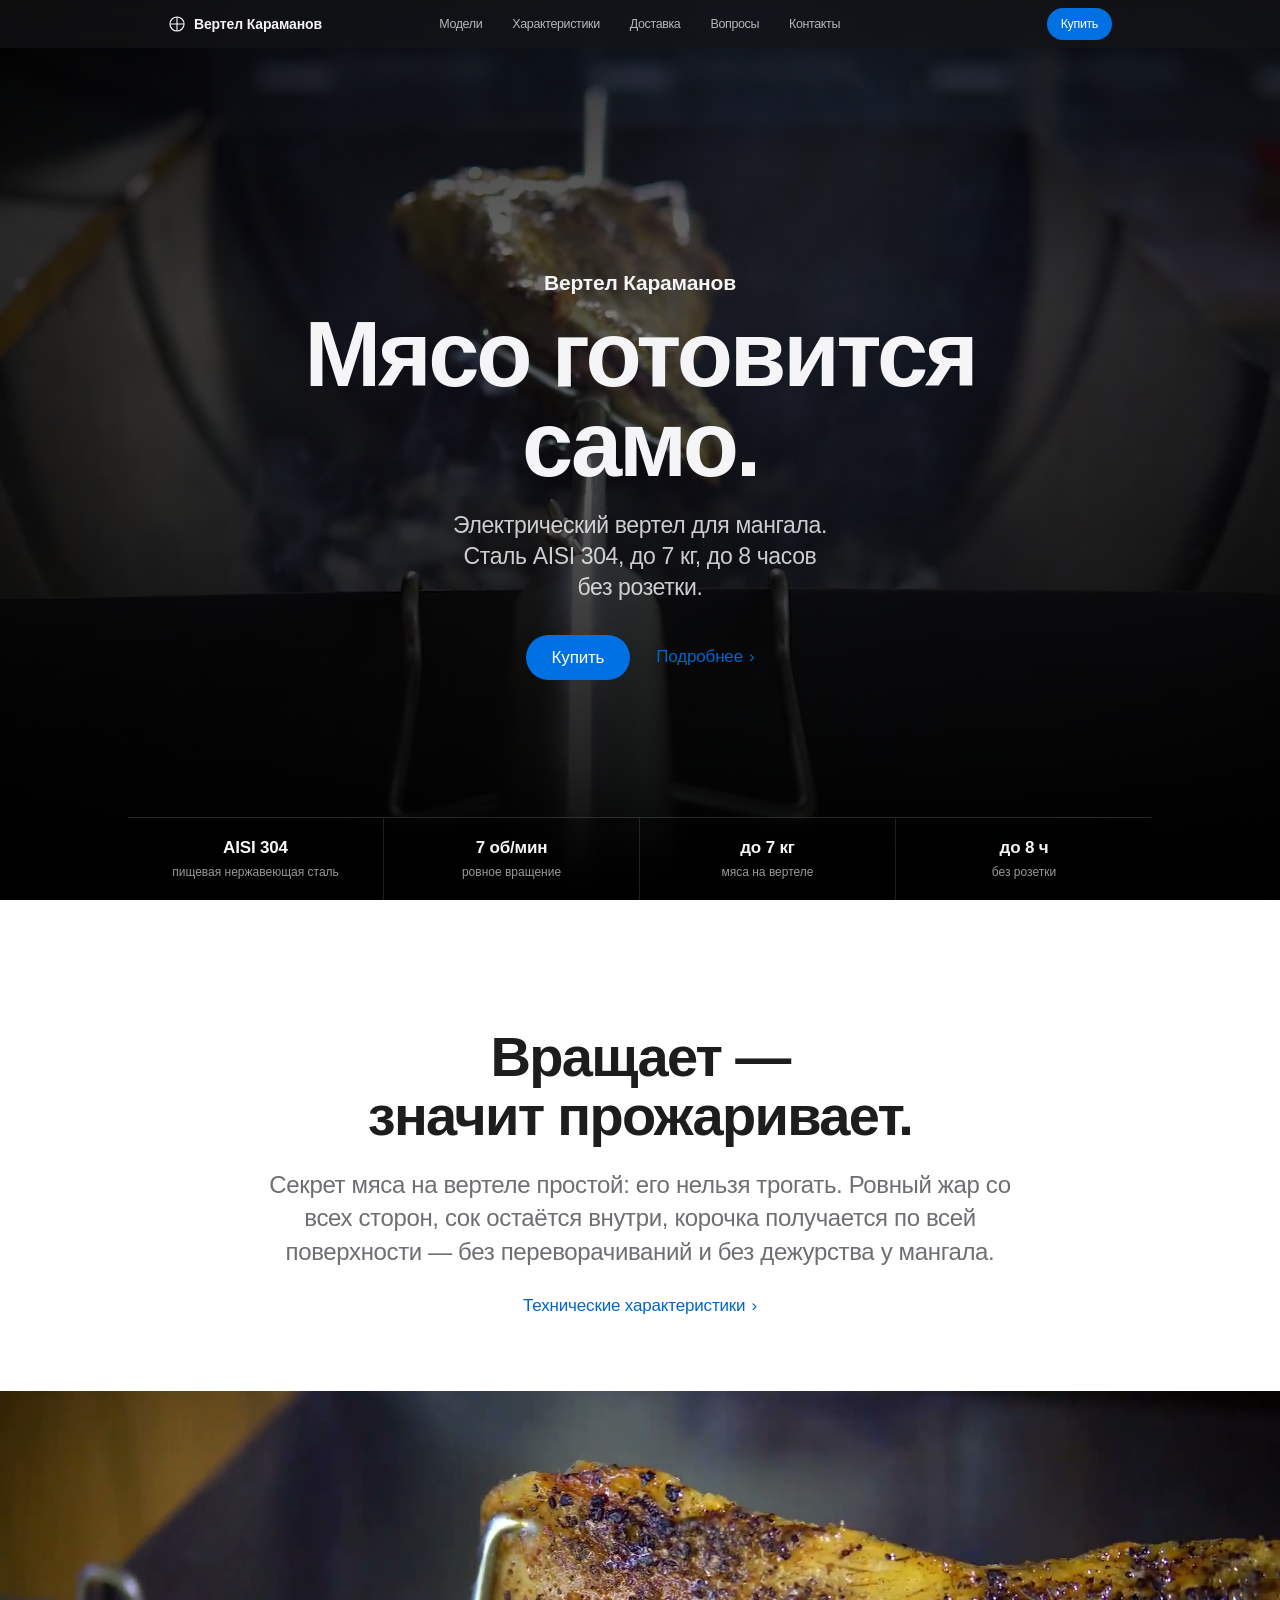
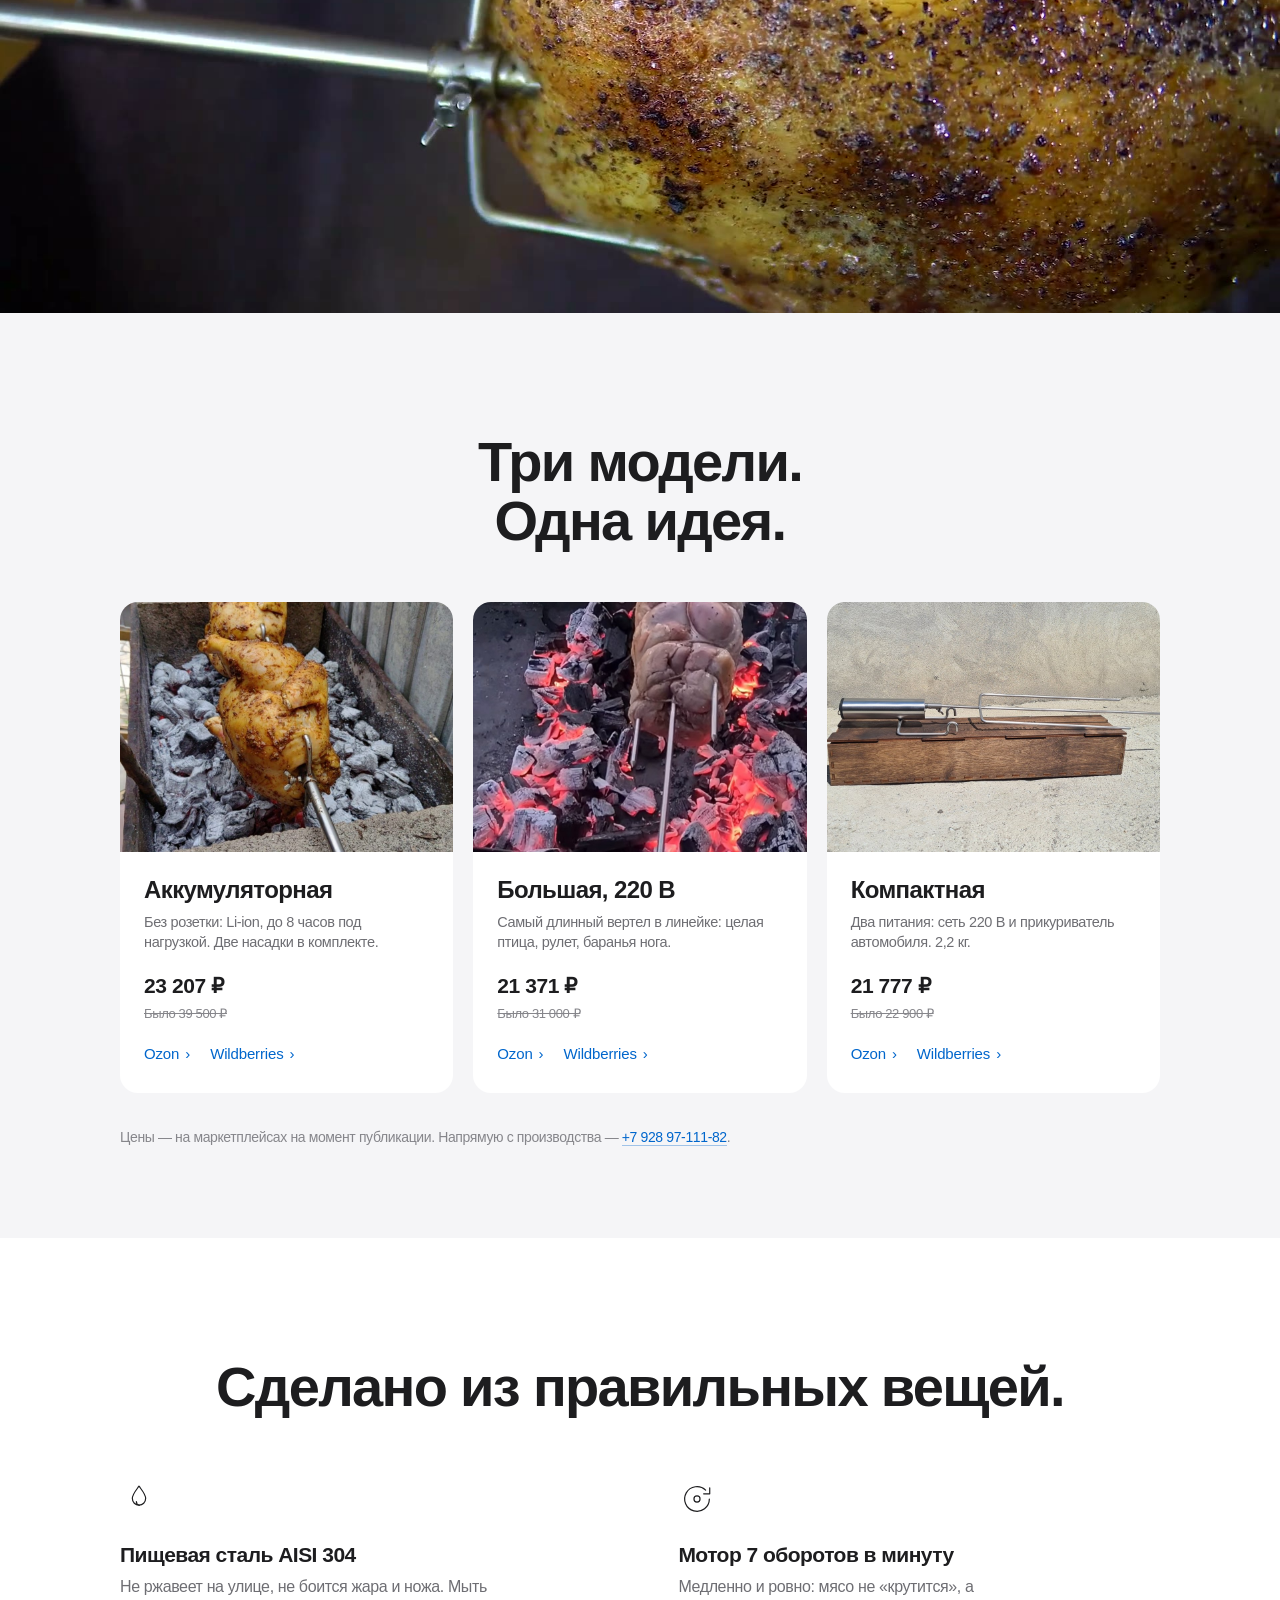
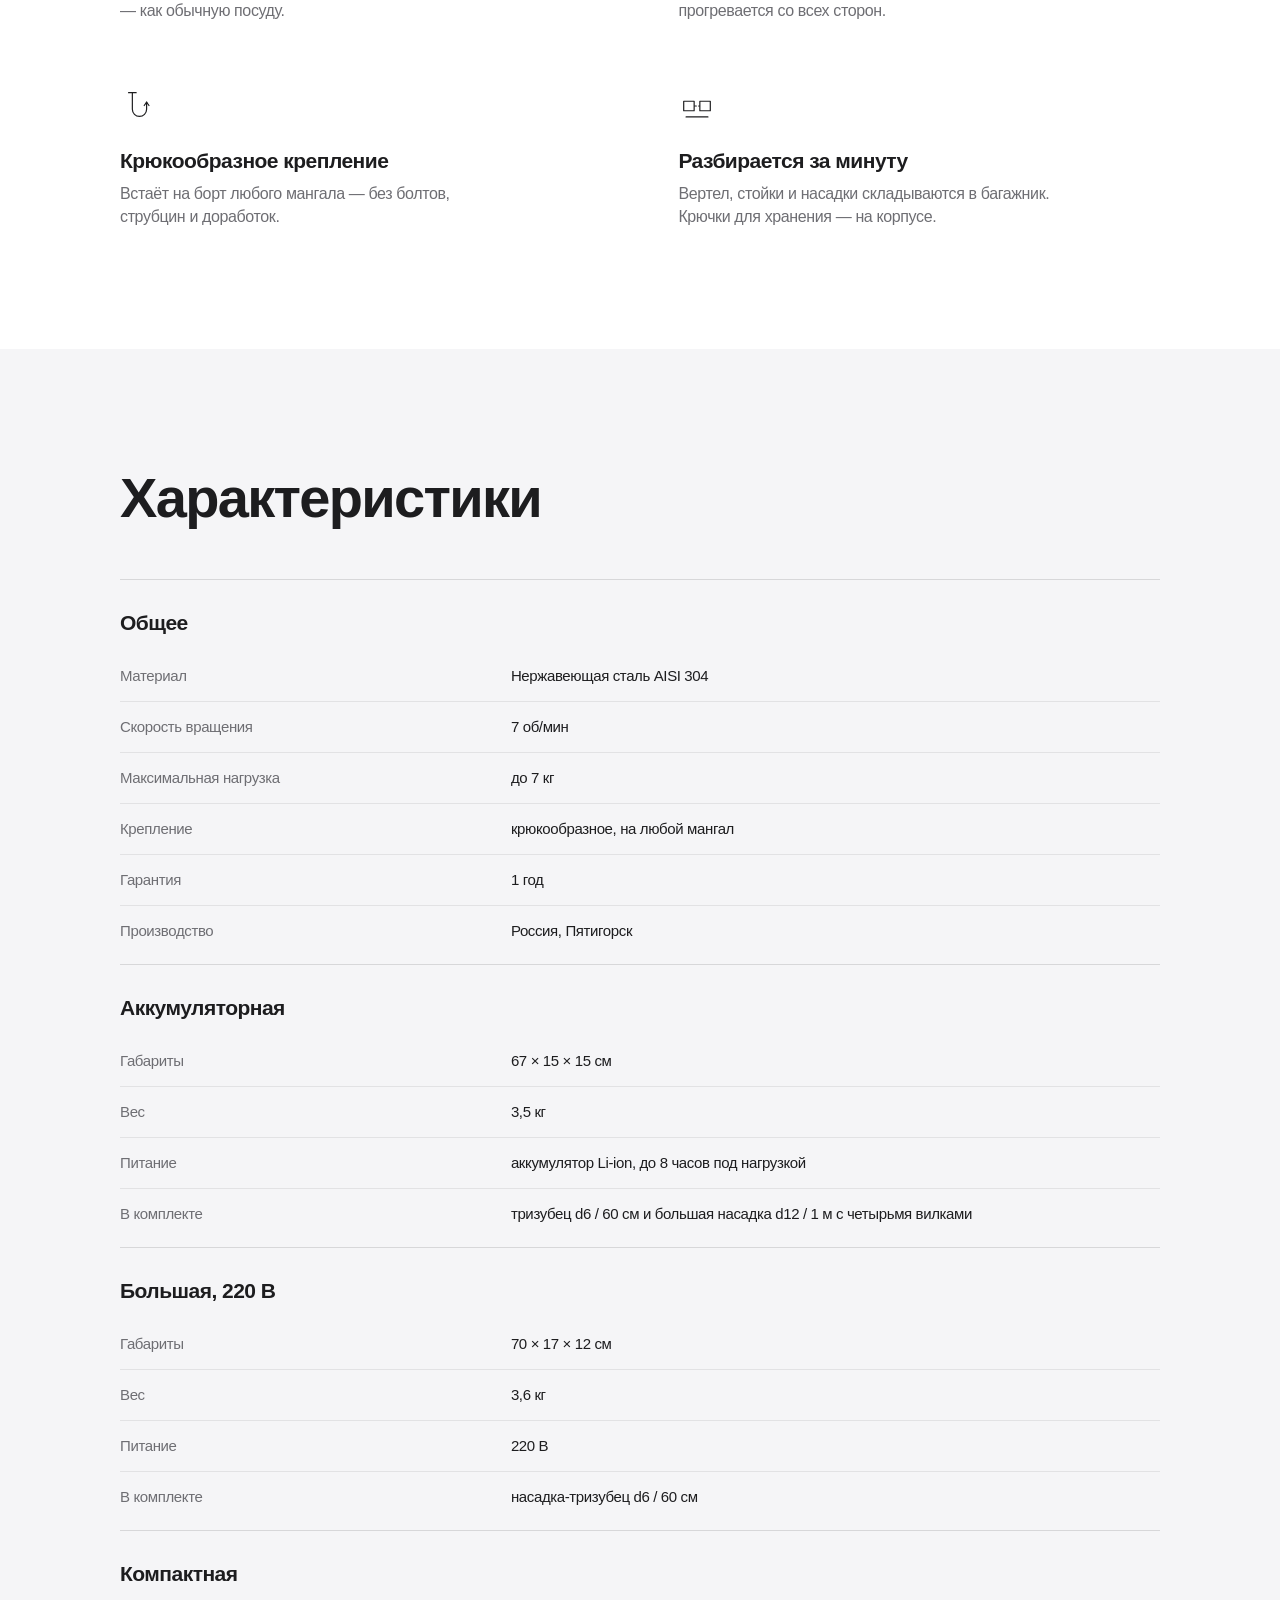
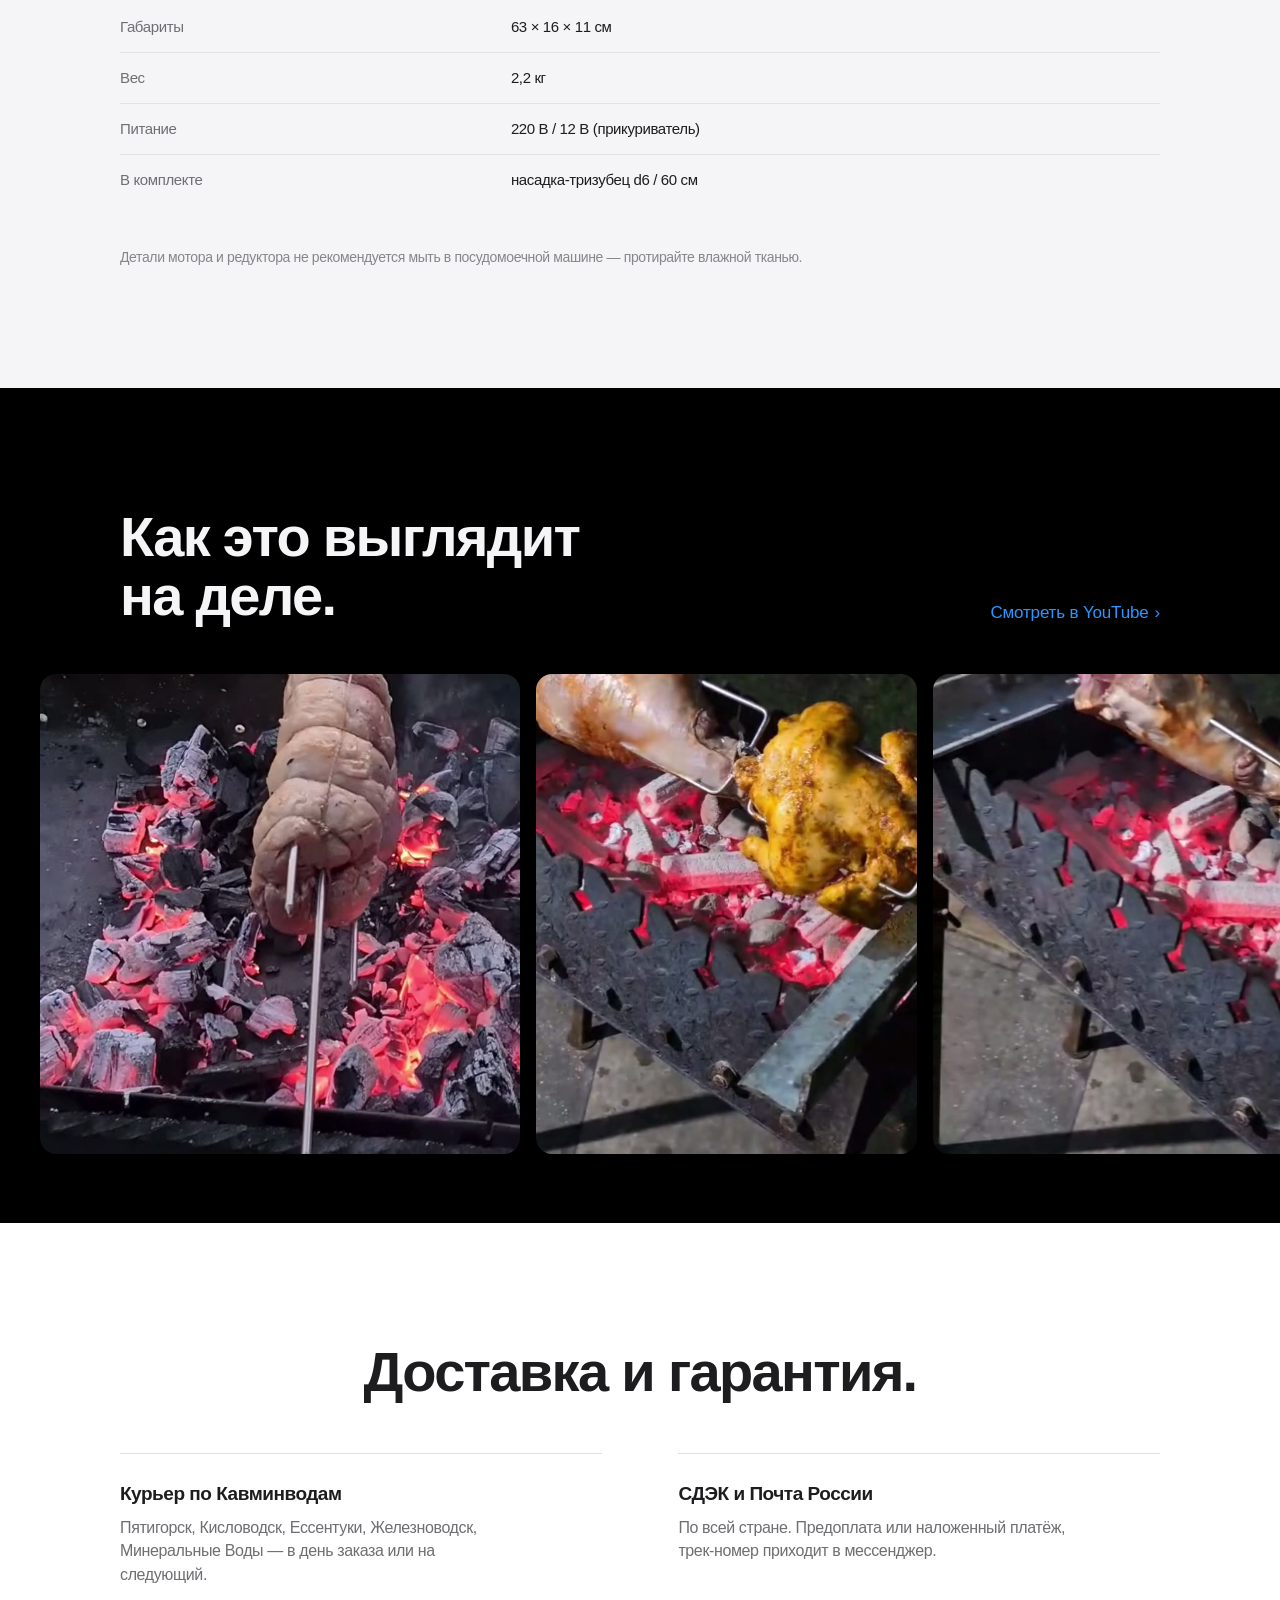
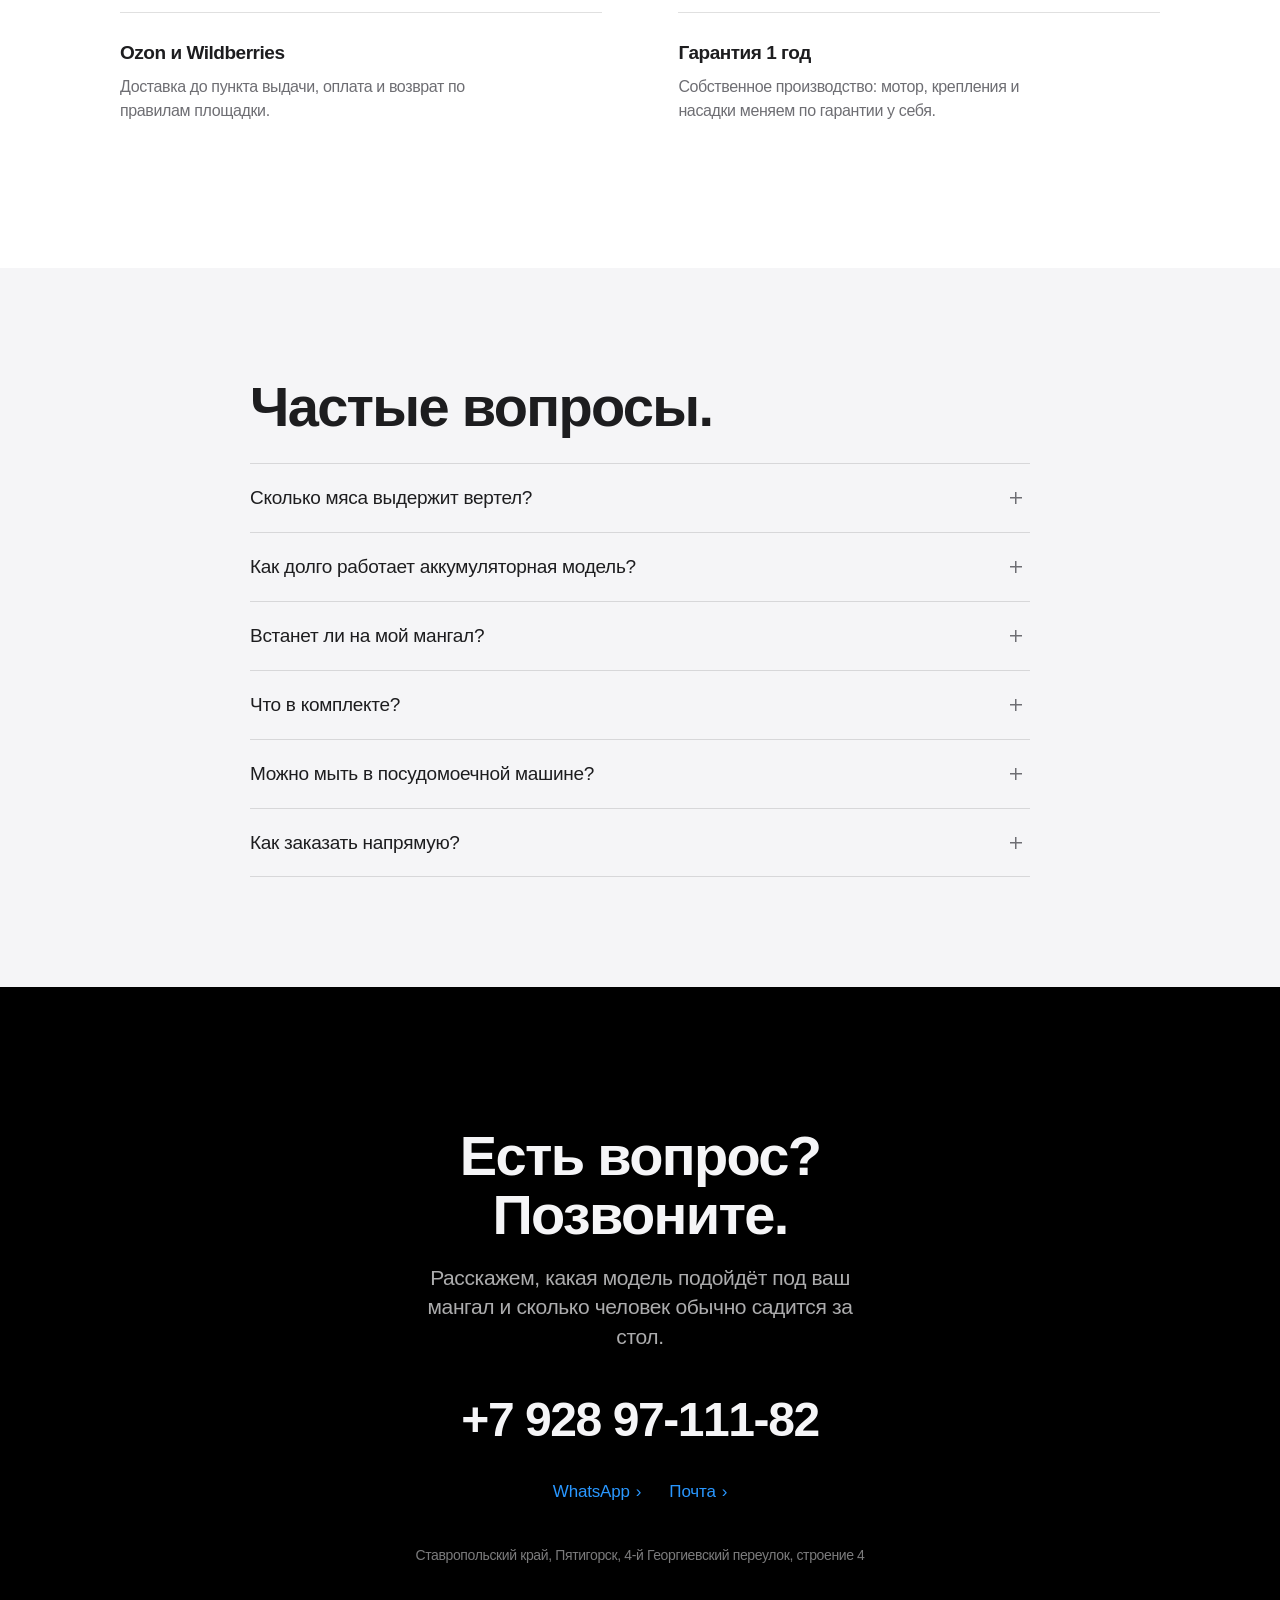
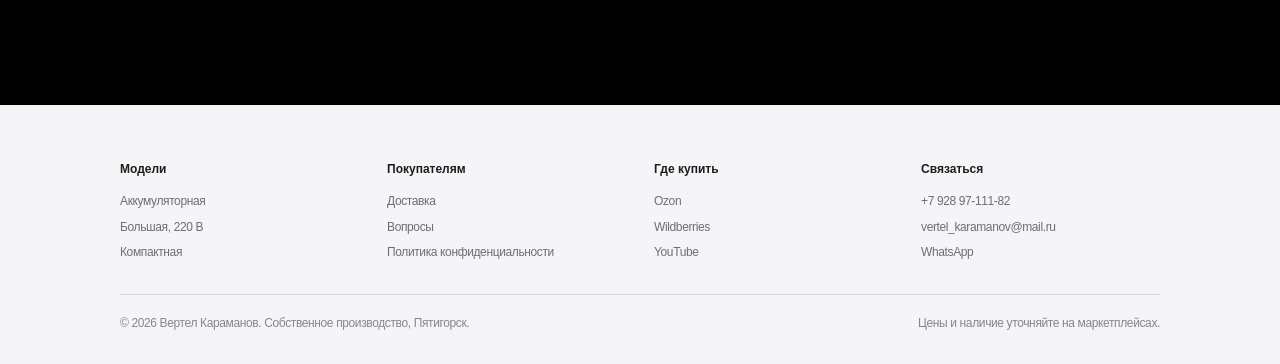
==== commit dffd8842: "Кэш-баст фото компактной модели" ====
--- a/index.html
+++ b/index.html
@@ -120,7 +120,7 @@
 
         <article class="tile">
           <div class="tile__media">
-            <img src="assets/img/model-compact.jpg" alt="Компактный вертел на деревянном столе" loading="lazy">
+            <img src="assets/img/model-compact.jpg?v=2" alt="Компактный вертел на деревянном столе" loading="lazy">
           </div>
           <div class="tile__body">
             <h3>Компактная</h3>
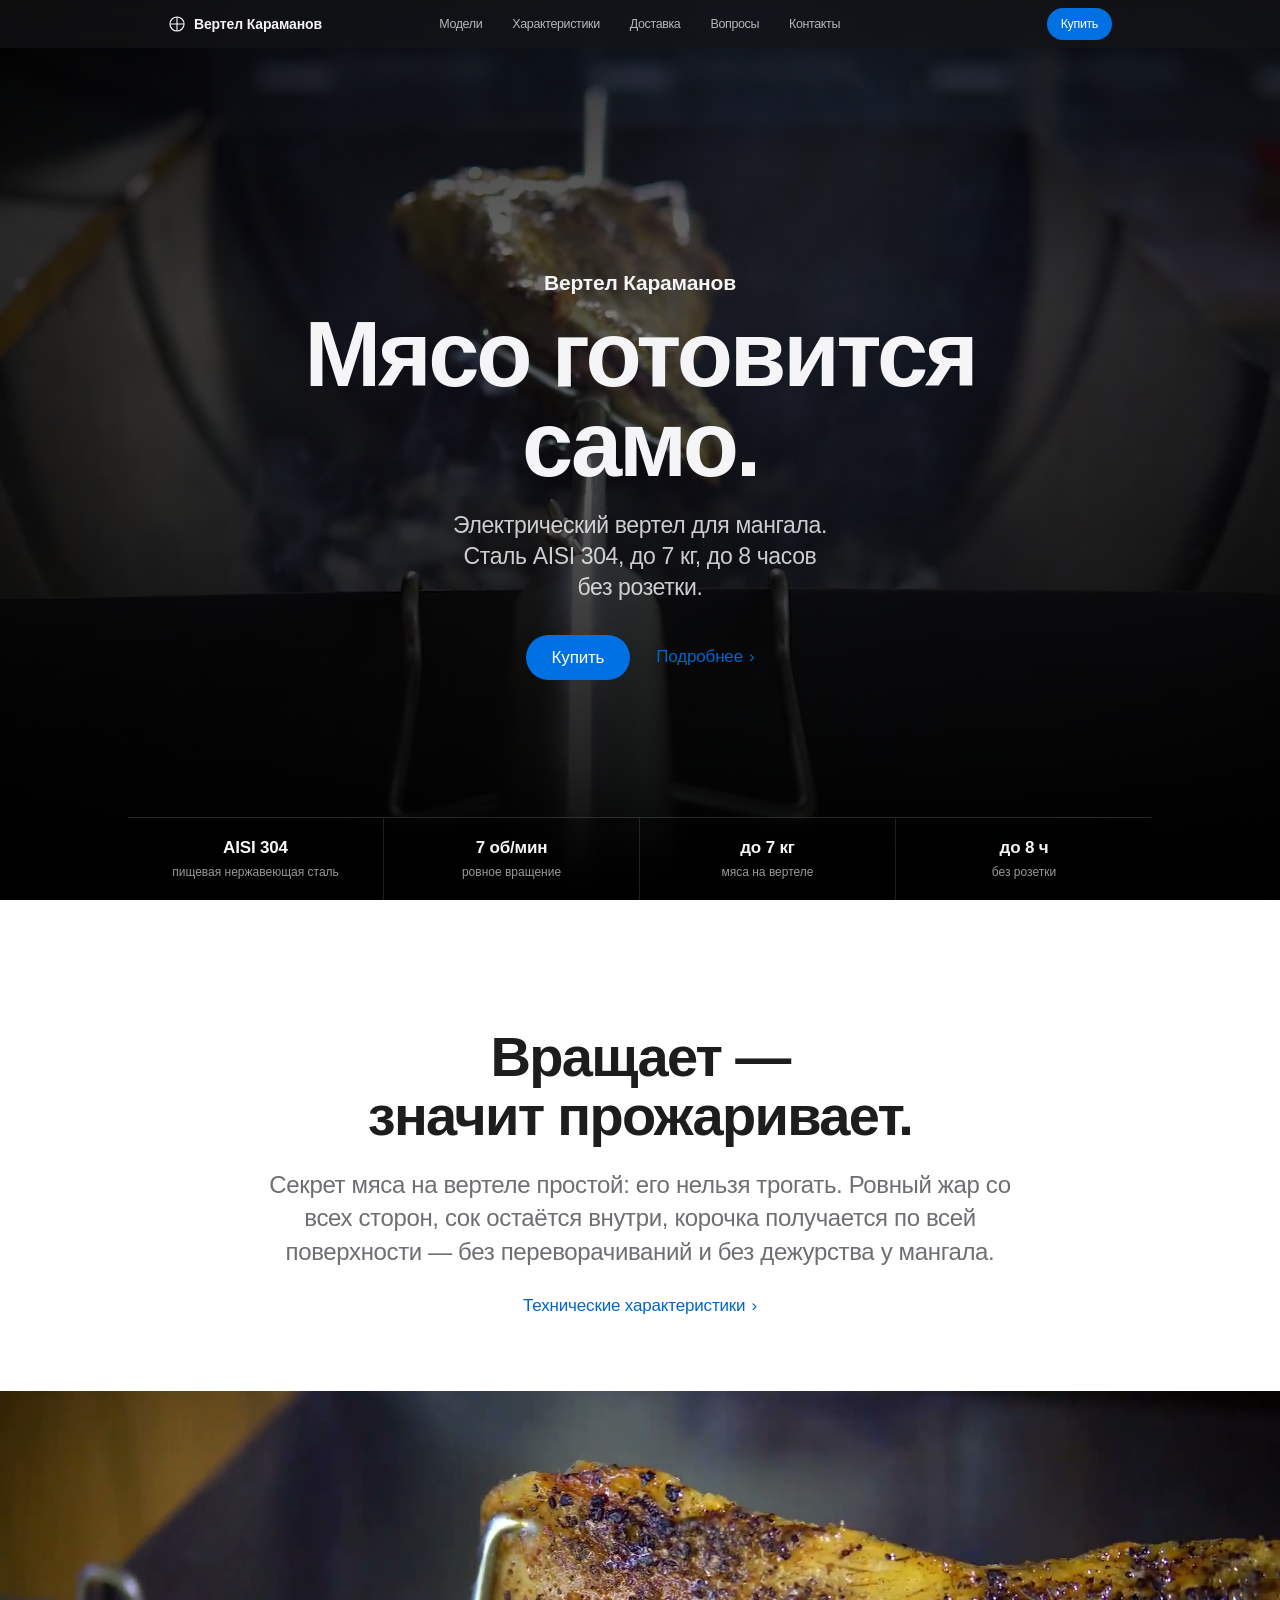
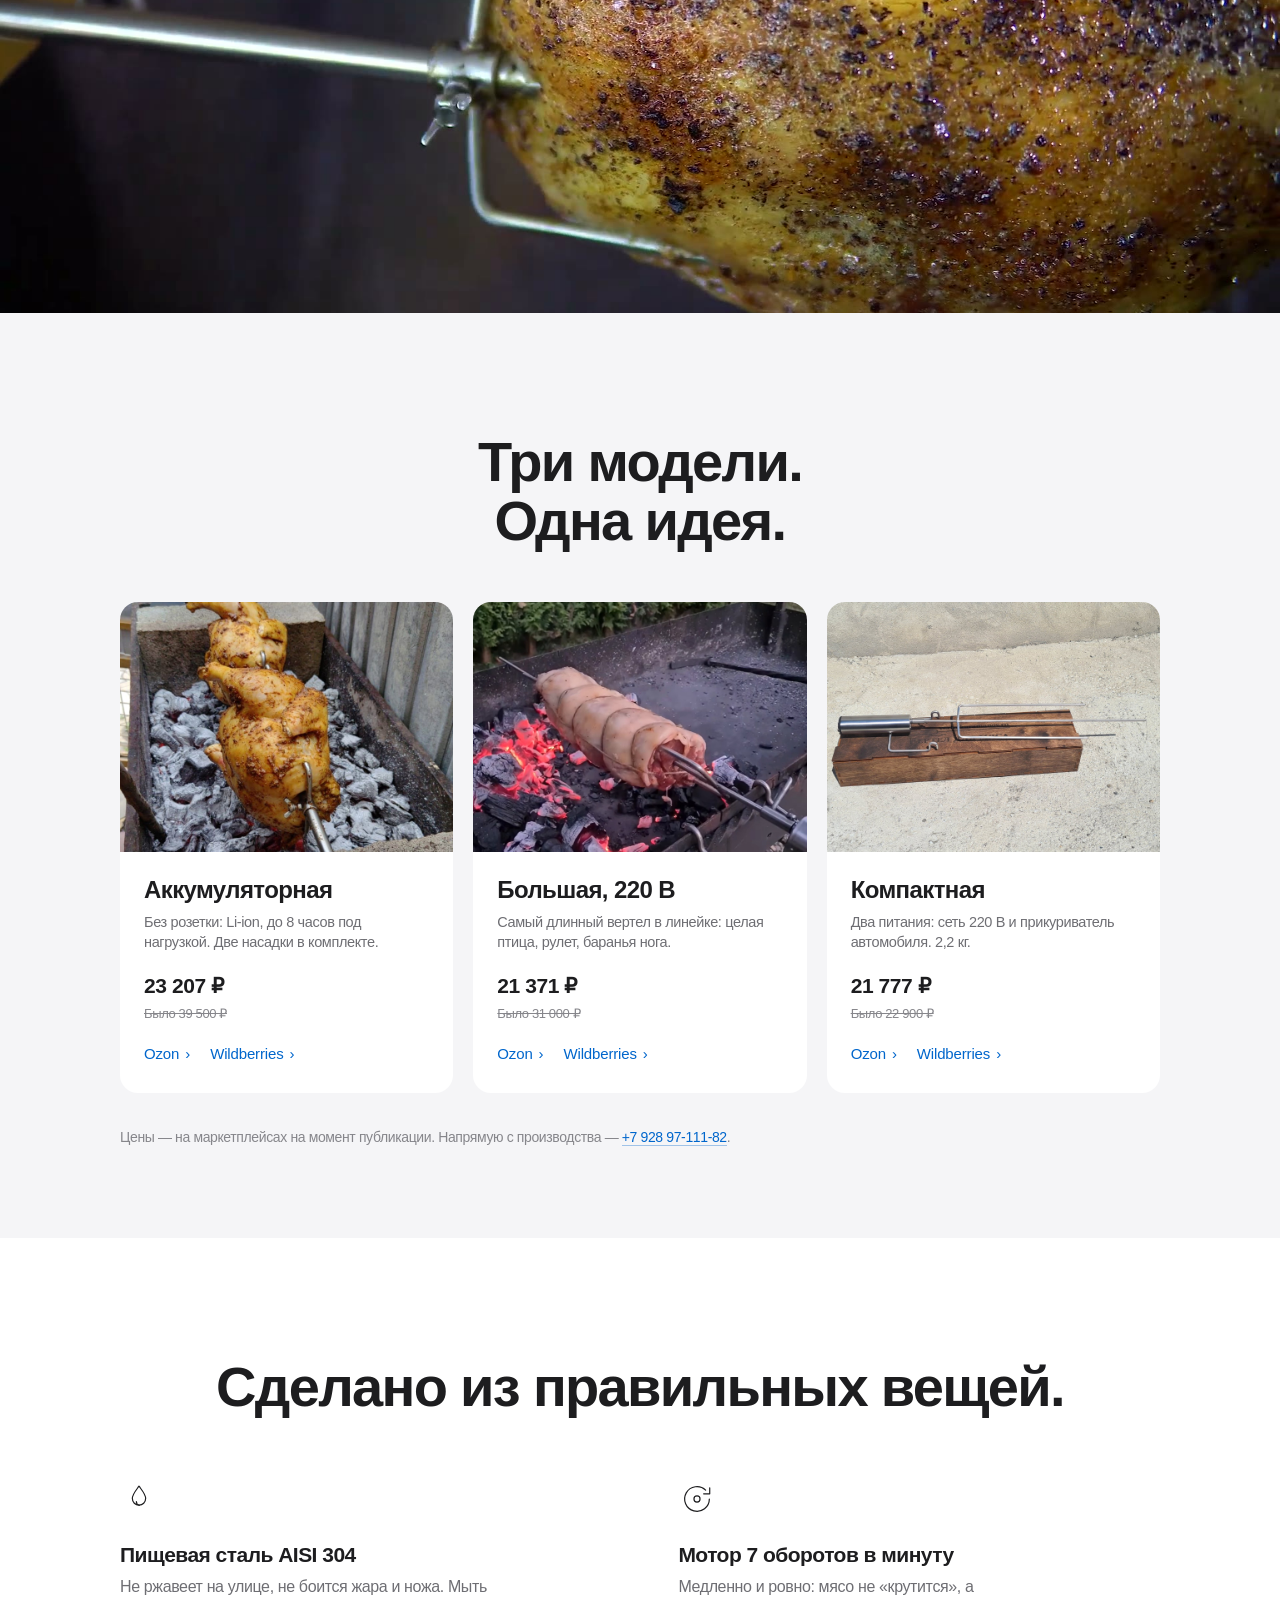
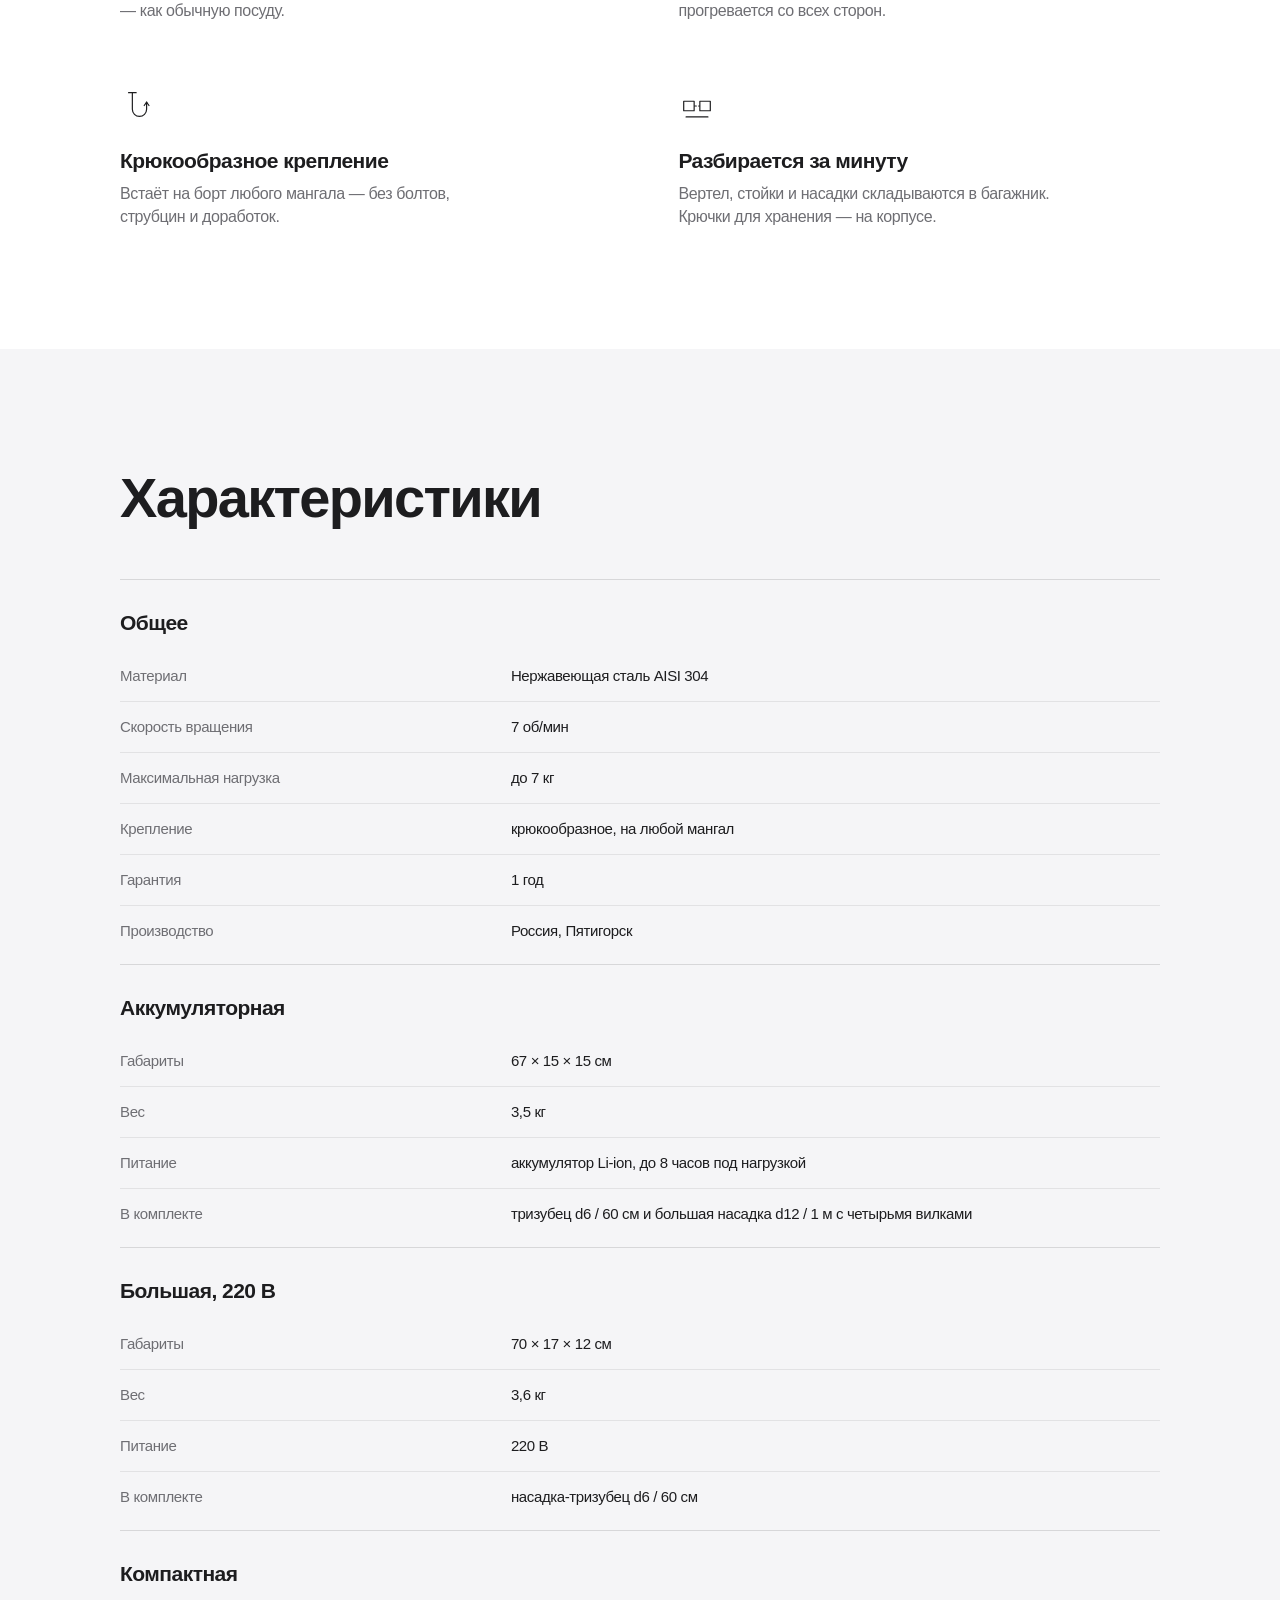
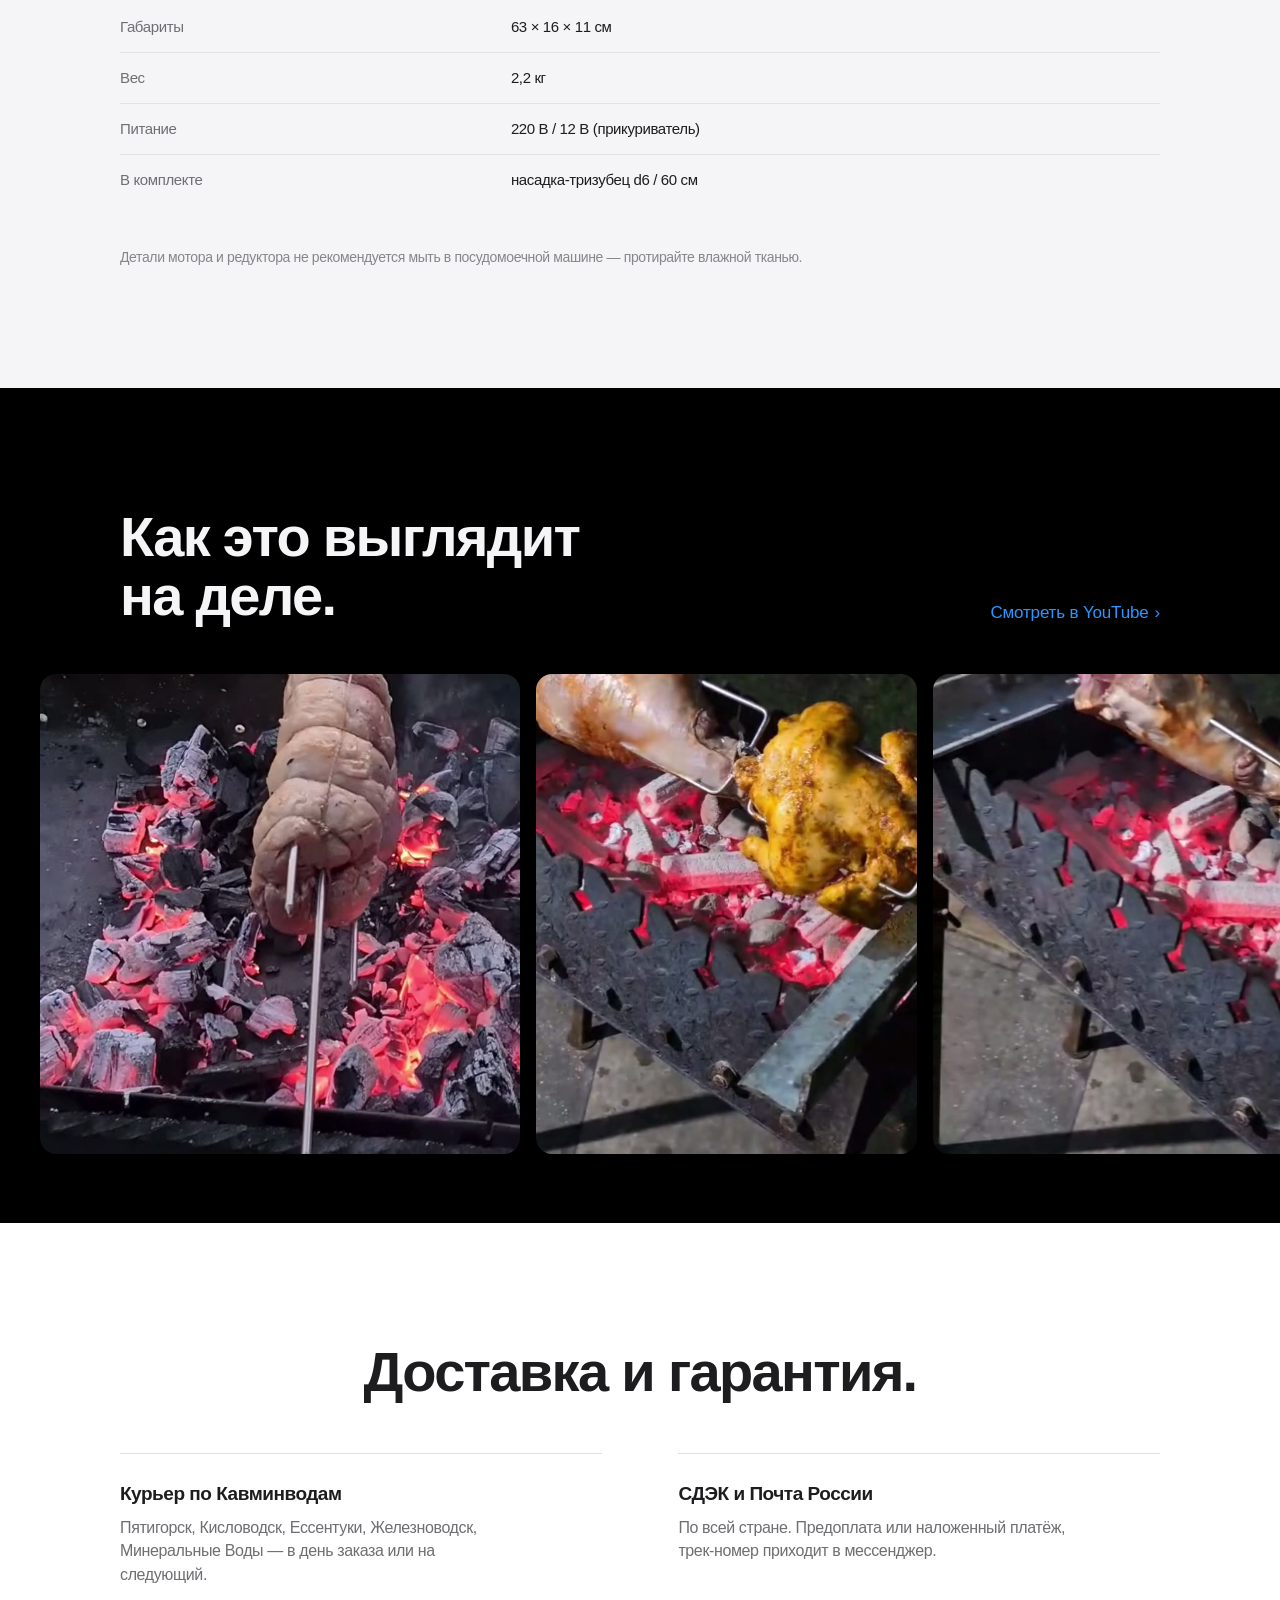
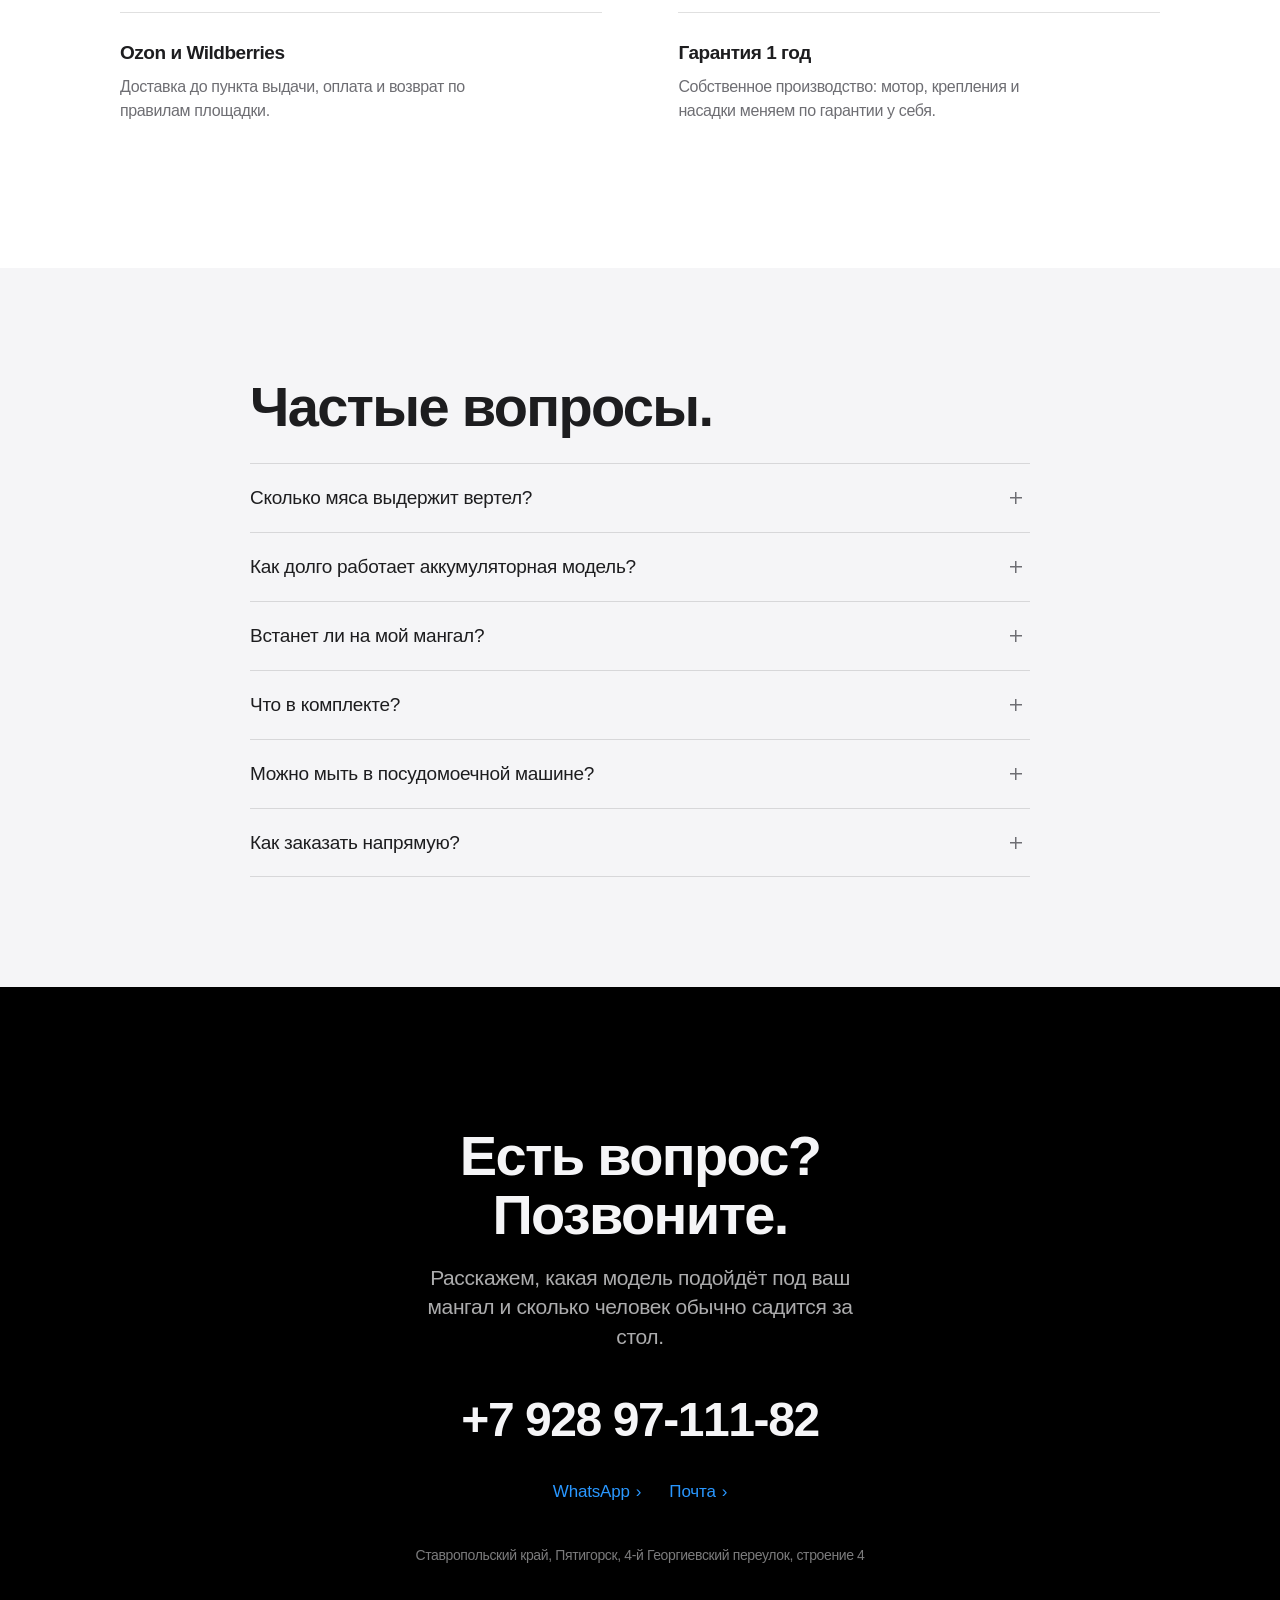
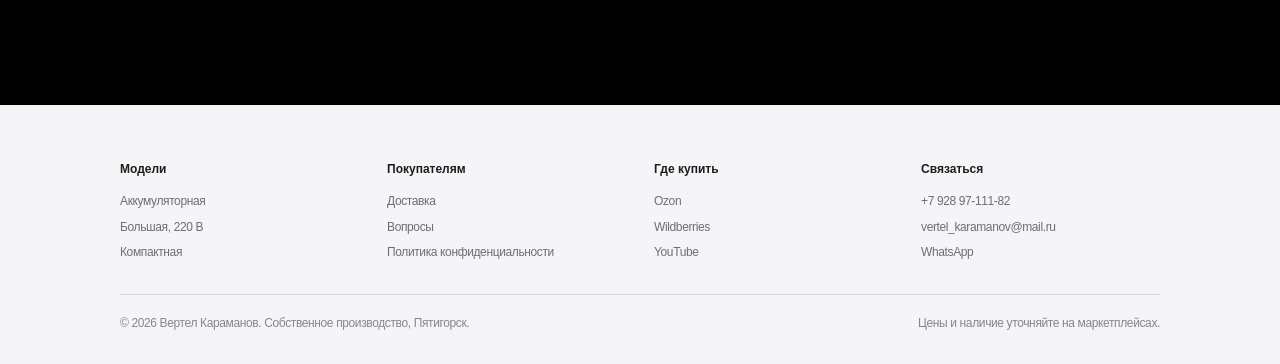
==== commit 1ab6887e: "Новые фото моделей из комплекта карточек" ====
--- a/index.html
+++ b/index.html
@@ -120,7 +120,7 @@
 
         <article class="tile">
           <div class="tile__media">
-            <img src="assets/img/model-compact.jpg?v=2" alt="Компактный вертел на деревянном столе" loading="lazy">
+            <img src="assets/img/model-compact.jpg?v=3" alt="Компактный вертел на деревянном столе" loading="lazy">
           </div>
           <div class="tile__body">
             <h3>Компактная</h3>
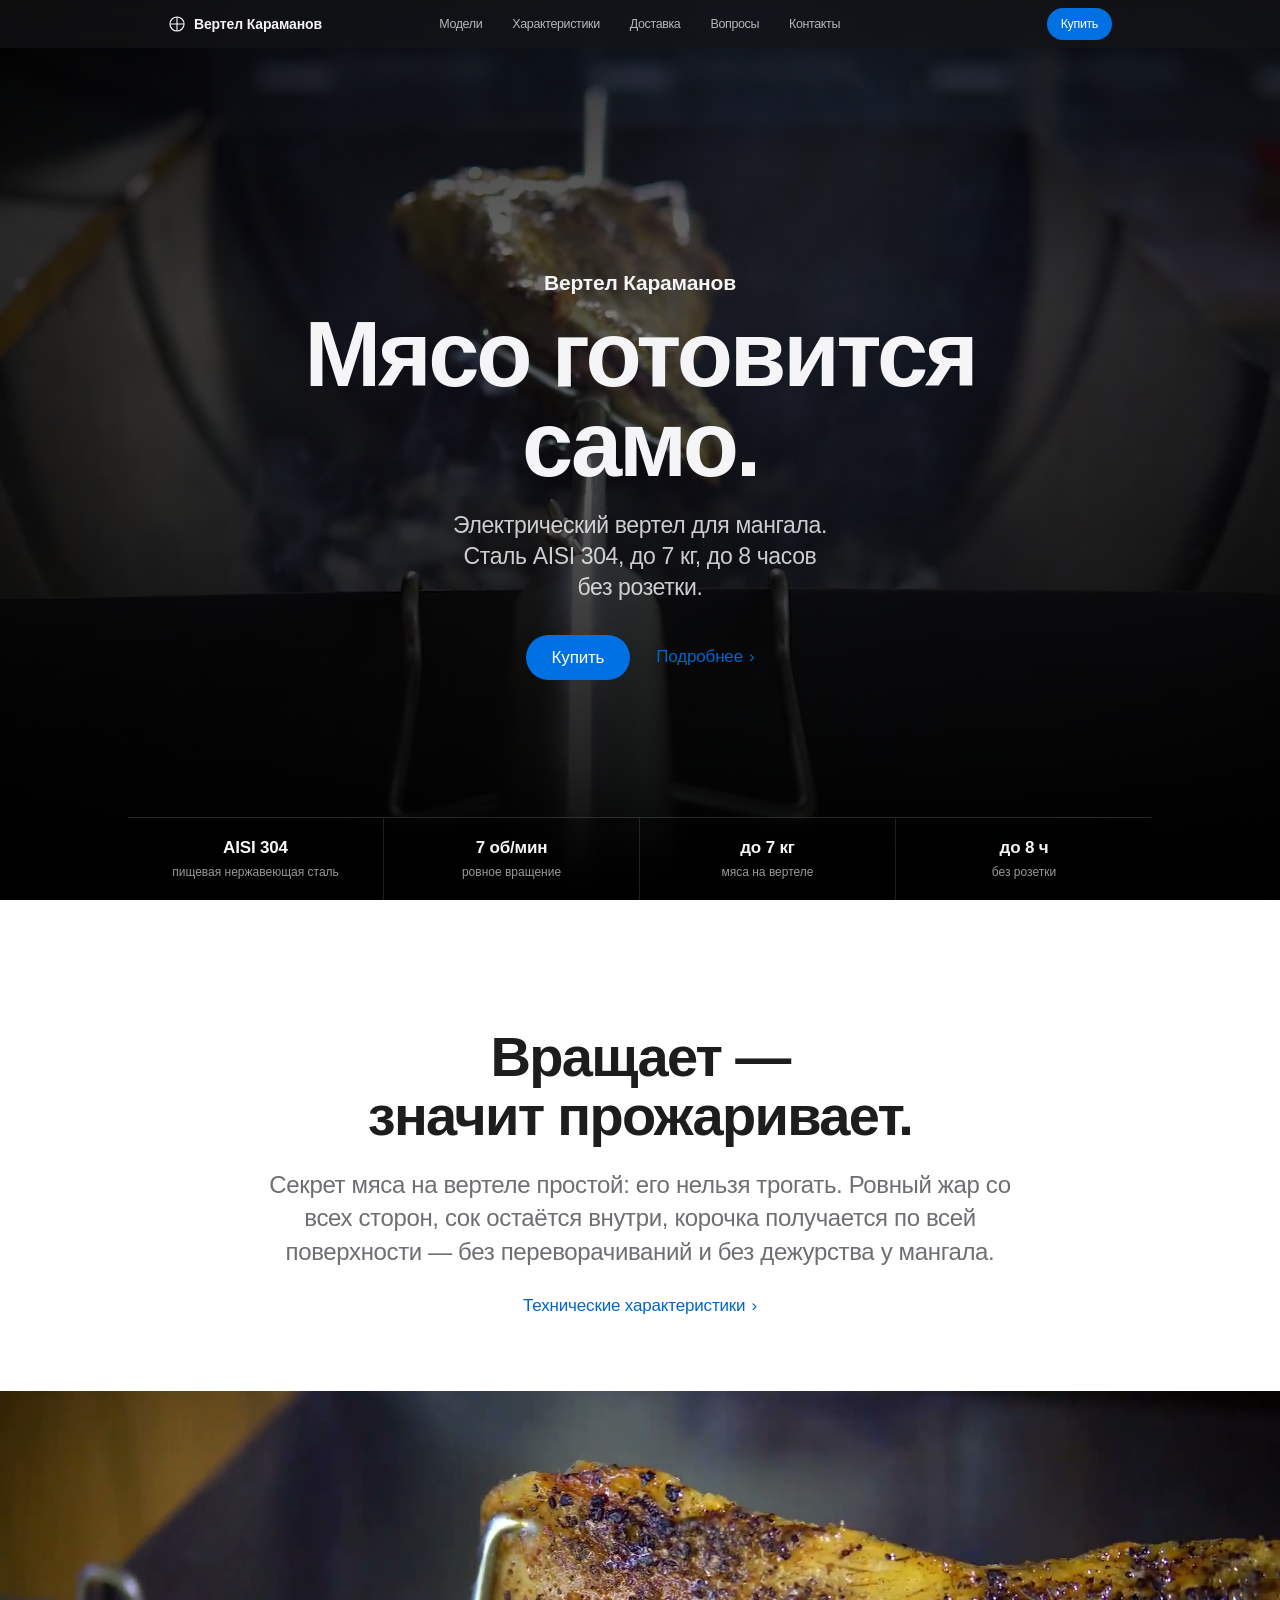
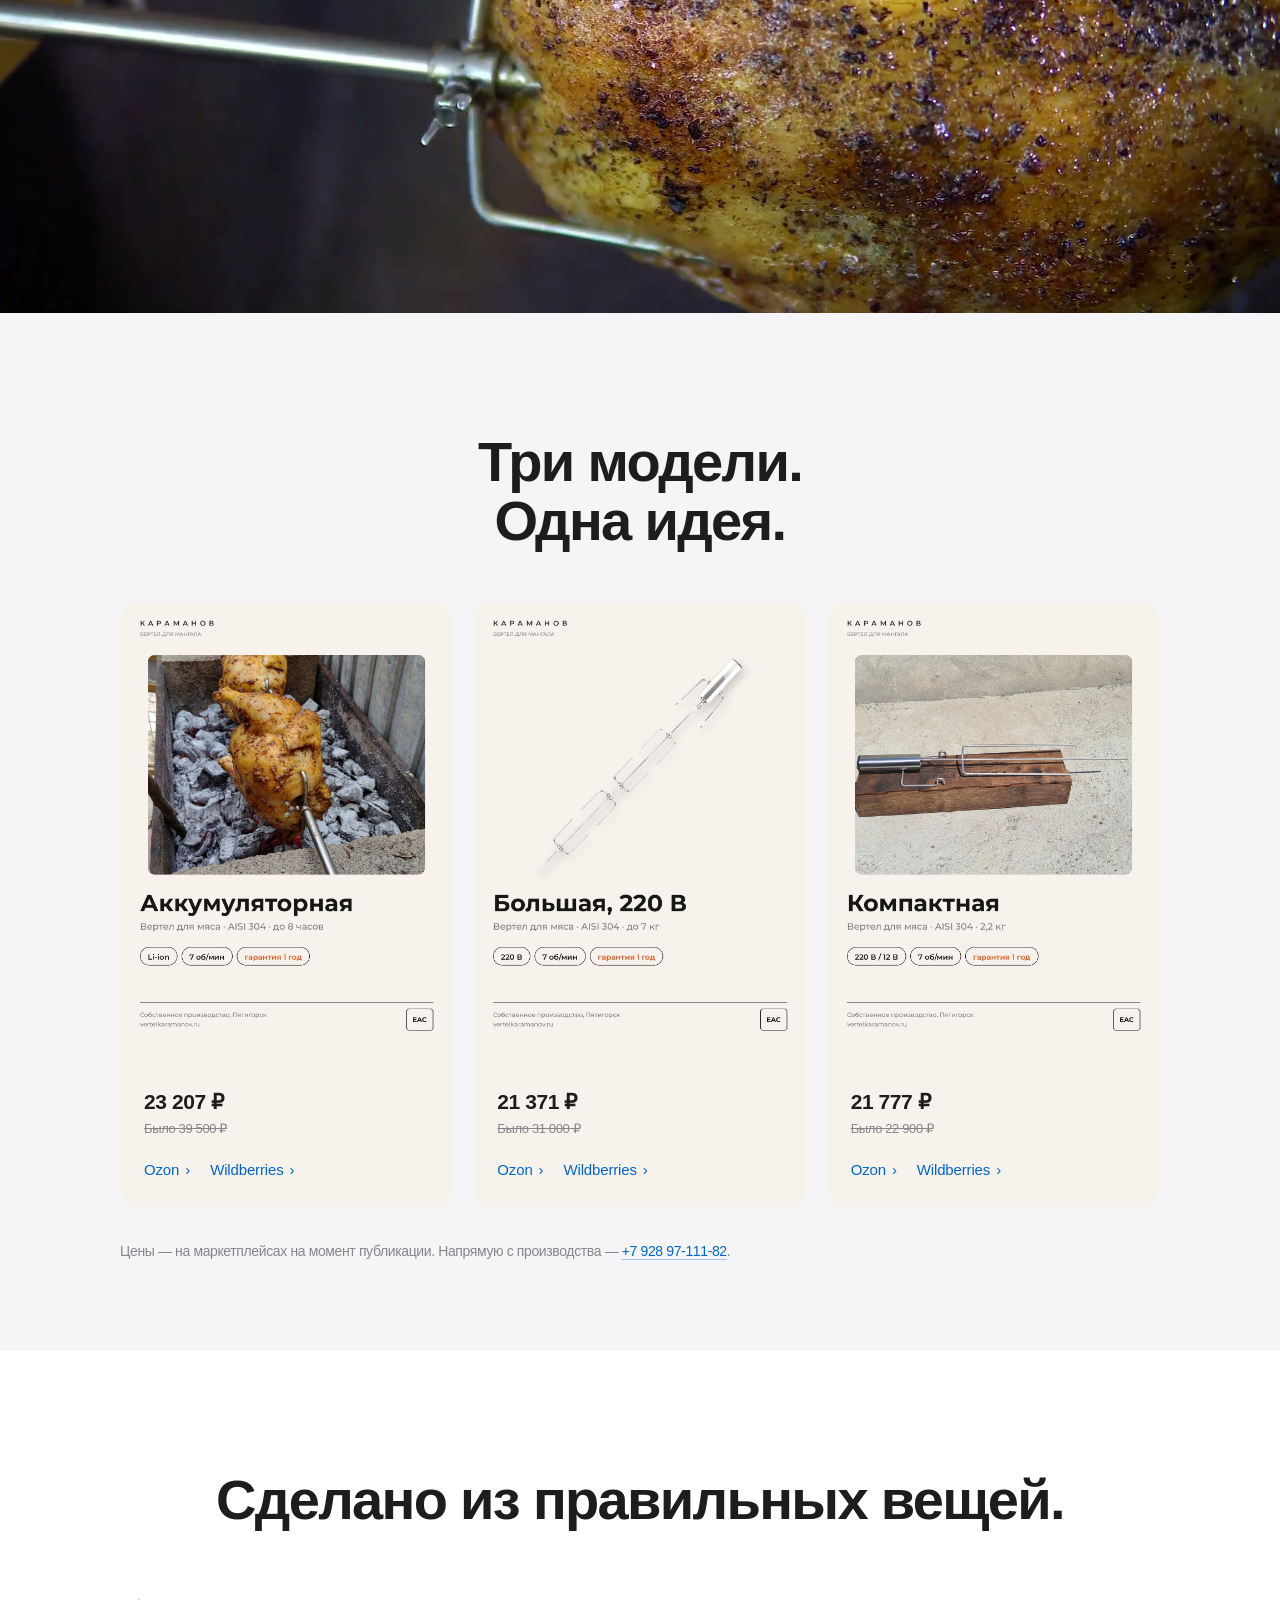
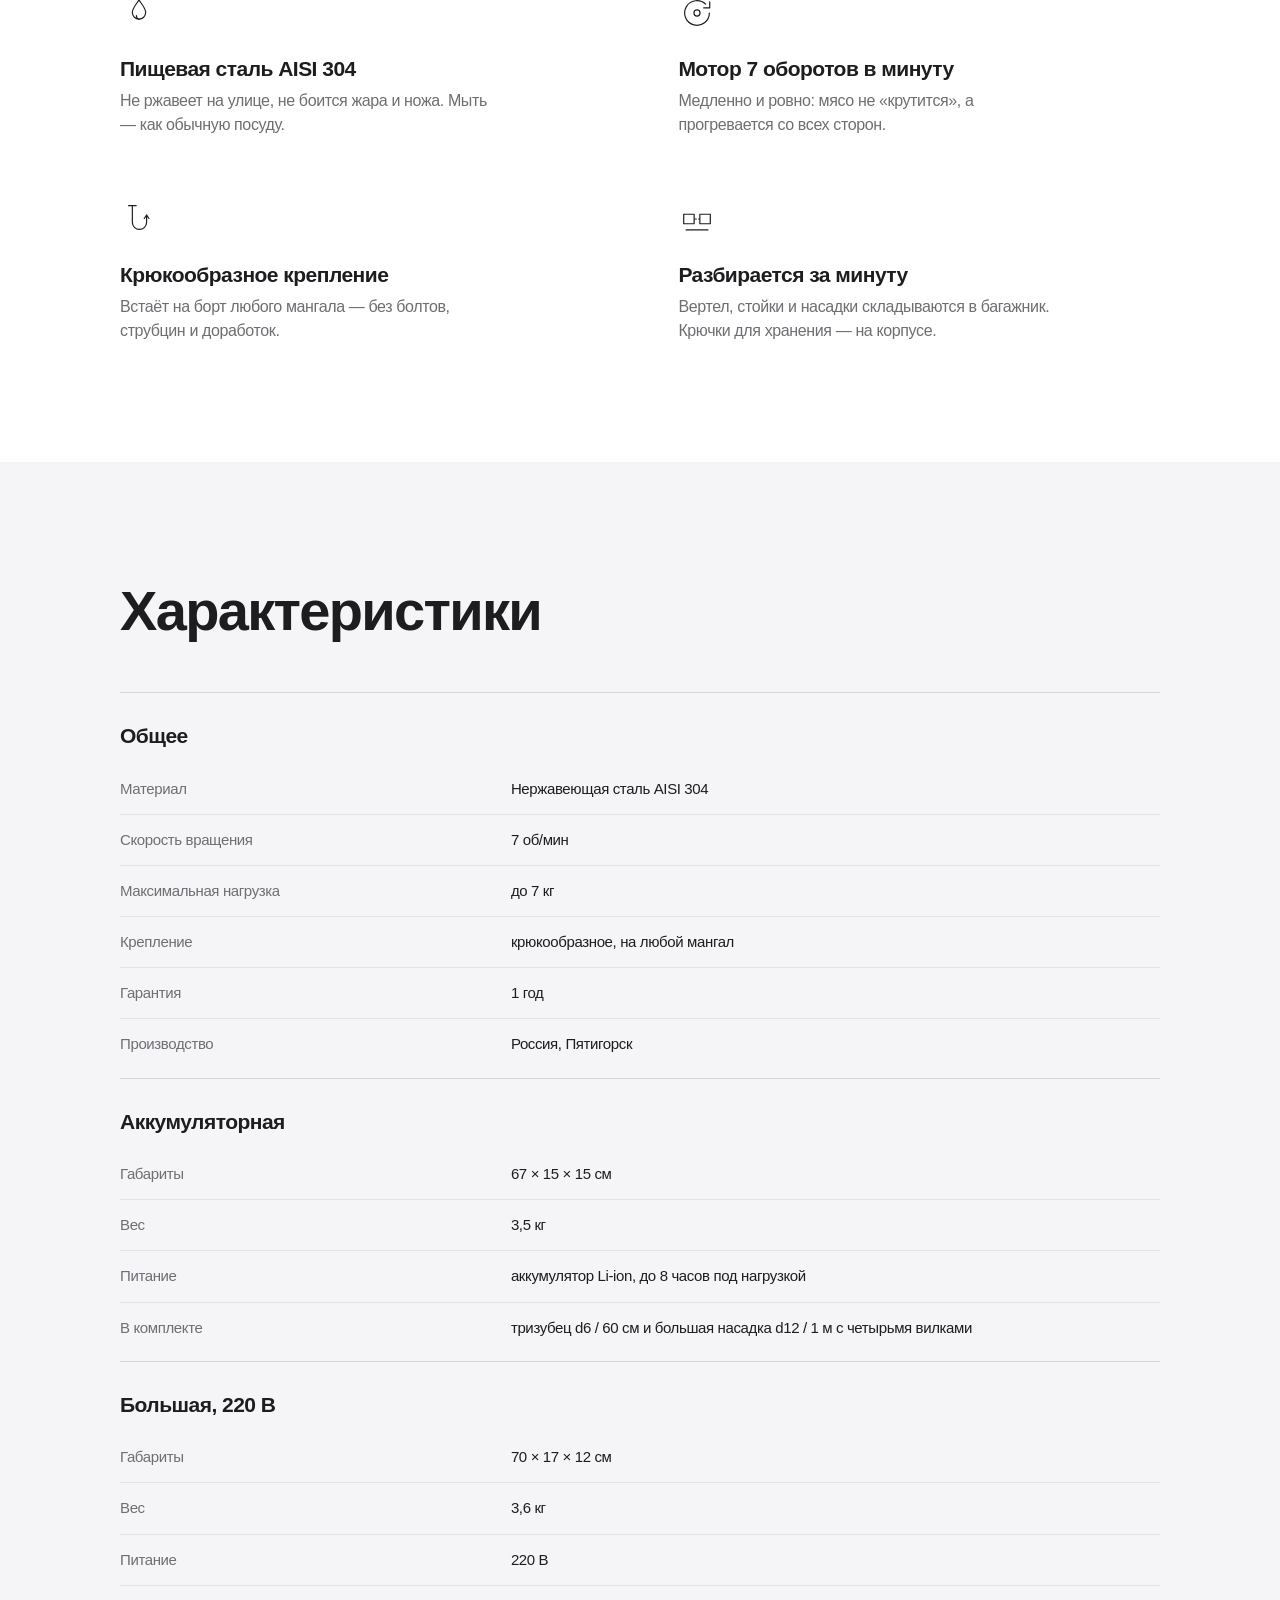
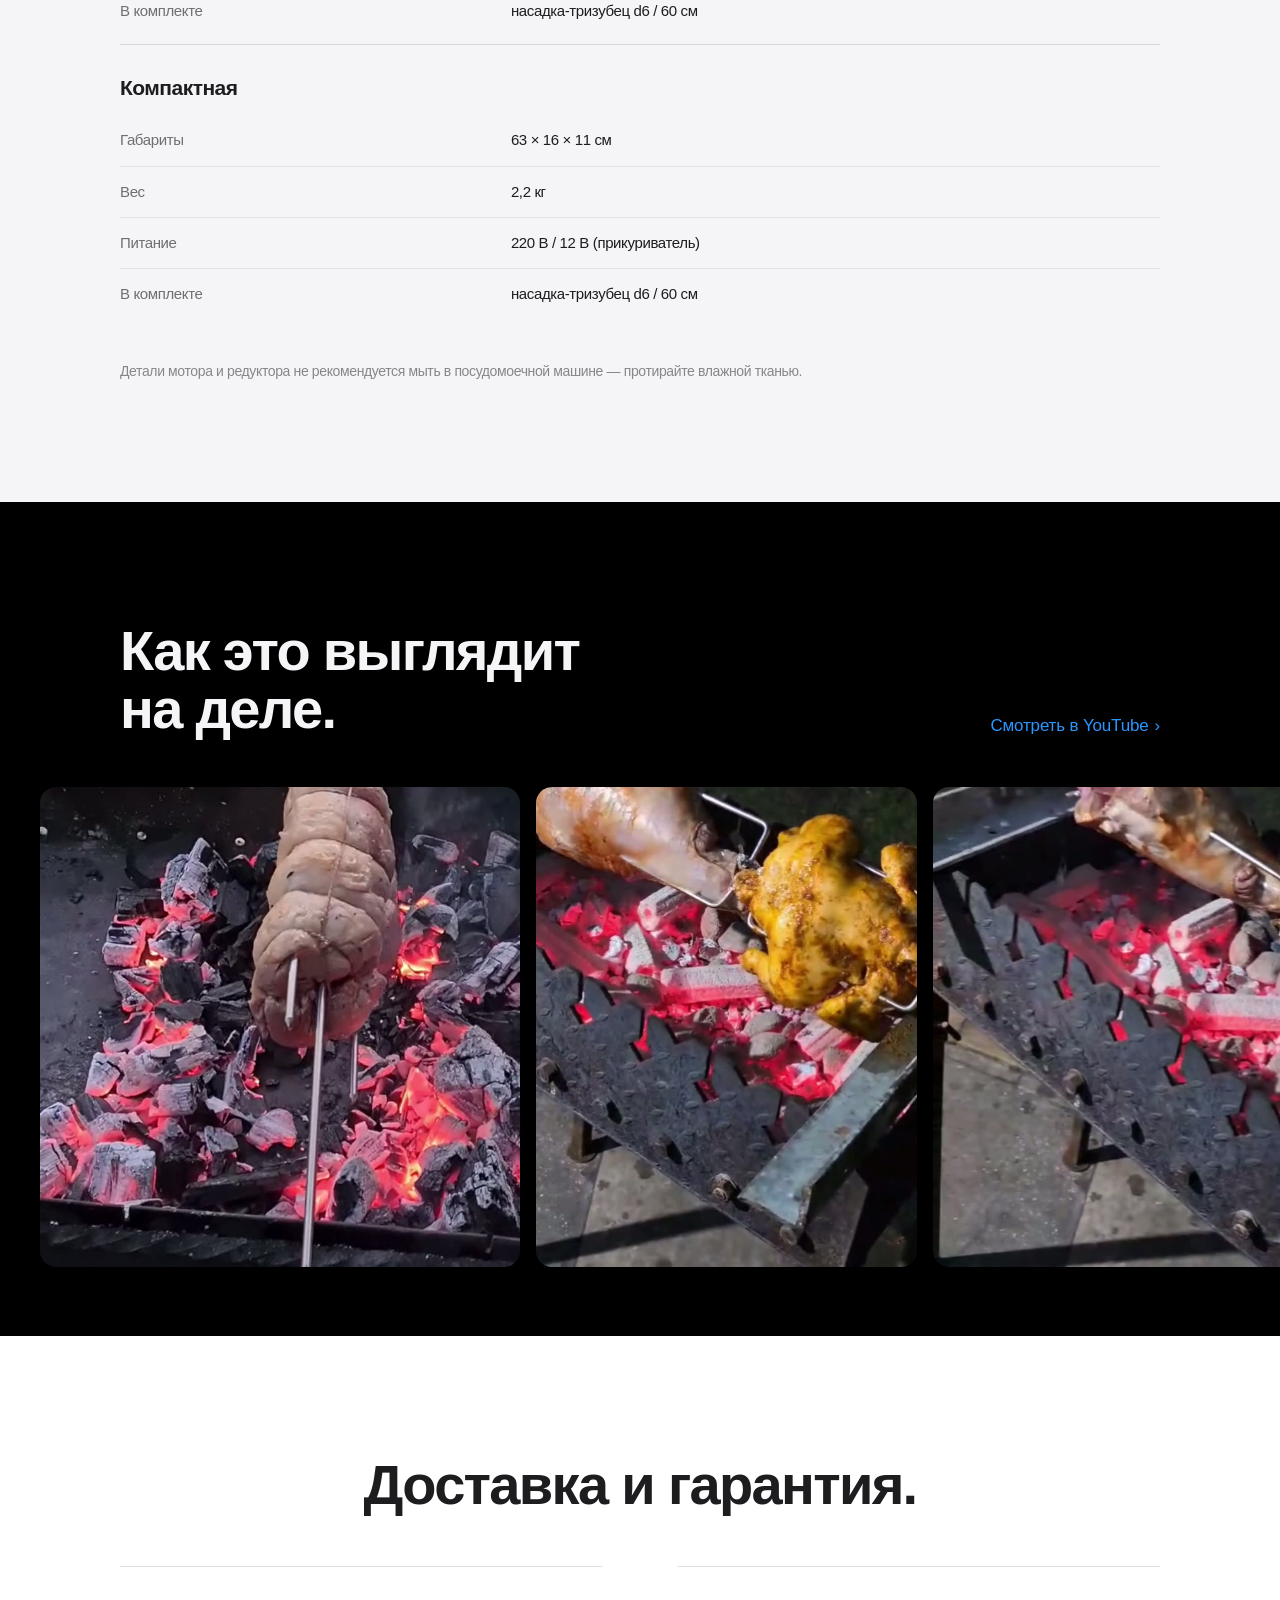
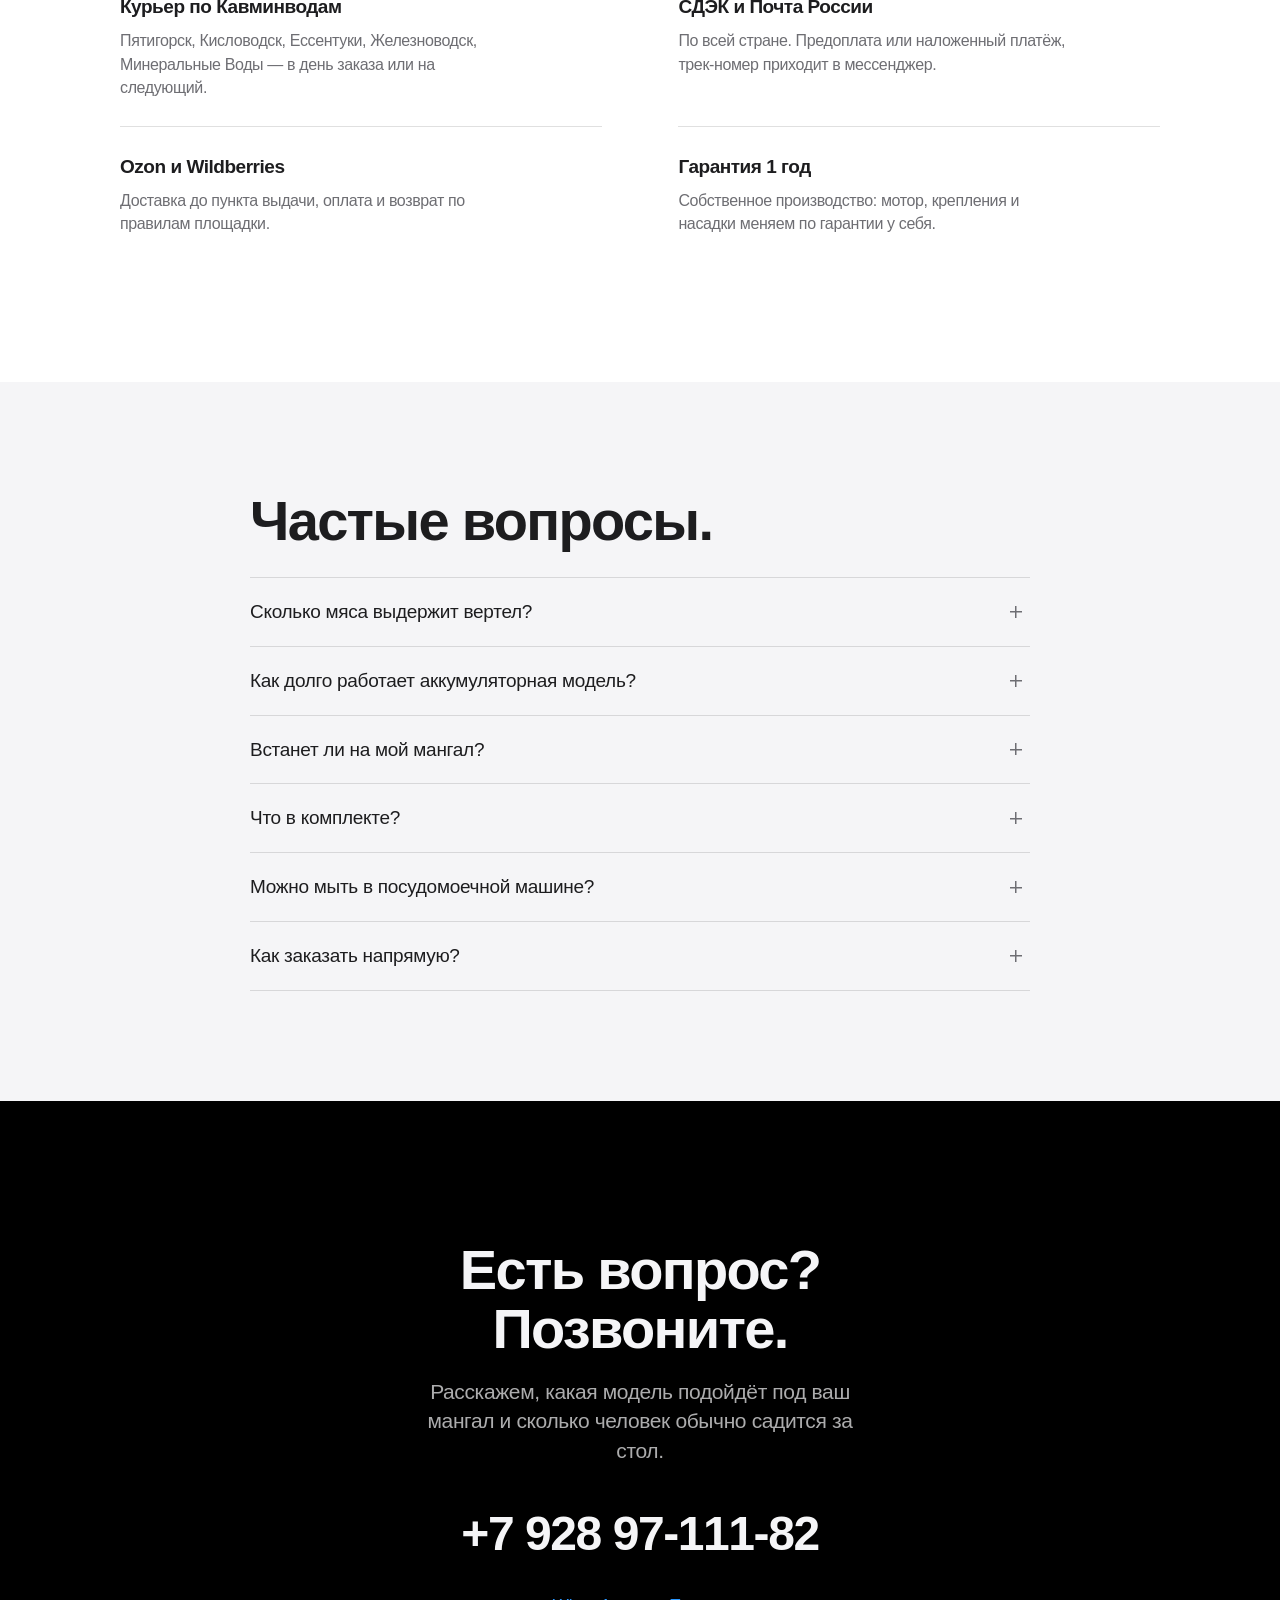
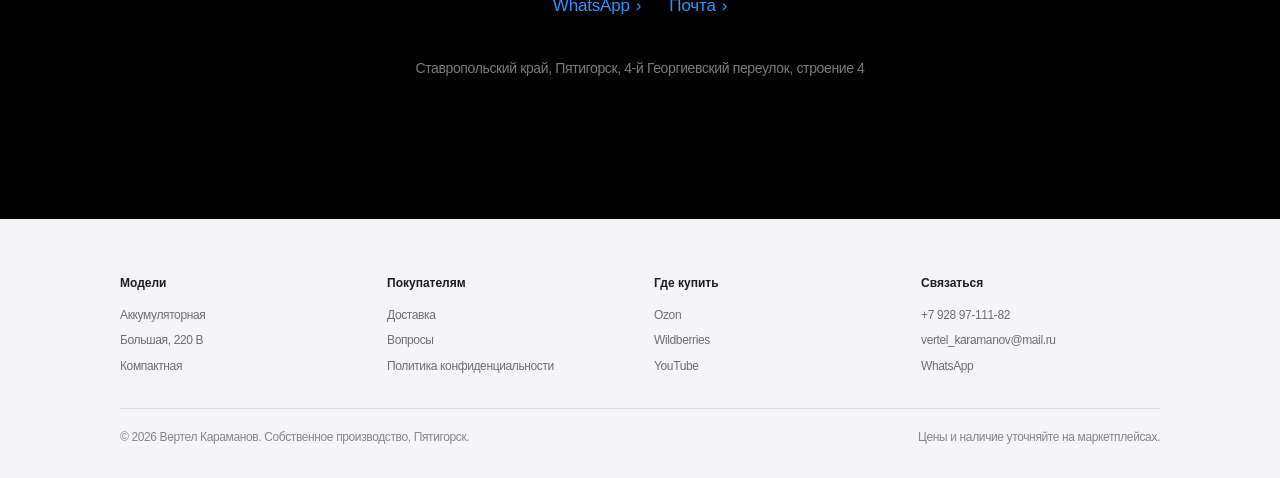
==== commit bf17e431: "Карточки товара в стиле Apple: плитки моделей показывают карточки" ====
--- a/index.html
+++ b/index.html
@@ -87,12 +87,10 @@
       <div class="tiles">
 
         <article class="tile">
-          <div class="tile__media">
-            <img src="assets/img/model-battery.jpg" alt="Аккумуляторный вертел с курицей на мангале" loading="lazy">
+          <div class="tile__media tile__media--card">
+            <img src="assets/img/cards/card-battery.jpg" alt="Карточка: аккумуляторный вертел для мангала" loading="lazy">
           </div>
           <div class="tile__body">
-            <h3>Аккумуляторная</h3>
-            <p class="tile__note">Без розетки: Li-ion, до 8 часов под нагрузкой. Две насадки в комплекте.</p>
             <p class="tile__price">23 207 ₽</p>
             <p class="tile__was">Было 39 500 ₽</p>
             <div class="tile__links">
@@ -103,12 +101,10 @@
         </article>
 
         <article class="tile">
-          <div class="tile__media">
-            <img src="assets/img/model-big.jpg" alt="Вертел 220 В с большим куском мяса" loading="lazy">
+          <div class="tile__media tile__media--card">
+            <img src="assets/img/cards/card-big.jpg" alt="Карточка: вертел для мангала 220 В" loading="lazy">
           </div>
           <div class="tile__body">
-            <h3>Большая, 220 В</h3>
-            <p class="tile__note">Самый длинный вертел в линейке: целая птица, рулет, баранья нога.</p>
             <p class="tile__price">21 371 ₽</p>
             <p class="tile__was">Было 31 000 ₽</p>
             <div class="tile__links">
@@ -119,12 +115,10 @@
         </article>
 
         <article class="tile">
-          <div class="tile__media">
-            <img src="assets/img/model-compact.jpg?v=3" alt="Компактный вертел на деревянном столе" loading="lazy">
+          <div class="tile__media tile__media--card">
+            <img src="assets/img/cards/card-compact.jpg" alt="Карточка: компактный вертел для мангала" loading="lazy">
           </div>
           <div class="tile__body">
-            <h3>Компактная</h3>
-            <p class="tile__note">Два питания: сеть 220 В и прикуриватель автомобиля. 2,2 кг.</p>
             <p class="tile__price">21 777 ₽</p>
             <p class="tile__was">Было 22 900 ₽</p>
             <div class="tile__links">
--- a/styles.css
+++ b/styles.css
@@ -143,11 +143,14 @@
 .lineup{background:var(--bg-2);padding:clamp(72px,10vw,120px) 0 clamp(56px,7vw,90px)}
 .lineup .h2{margin-bottom:clamp(32px,4vw,56px)}
 .tiles{display:grid;grid-template-columns:repeat(3,1fr);gap:20px}
-.tile{background:#fff;border-radius:18px;overflow:hidden;display:flex;flex-direction:column}
+.tile{background:#f7f3ec;border-radius:18px;overflow:hidden;display:flex;flex-direction:column}
+.tile__body{padding-bottom:26px}
 .tile__media{overflow:hidden;background:#e8e8ed}
 .tile__media img{width:100%;aspect-ratio:4/3;object-fit:cover;transition:transform .7s var(--ease)}
 .tile:hover .tile__media img{transform:scale(1.03)}
-.tile__body{padding:24px 24px 28px;display:flex;flex-direction:column;flex:1}
+.tile__body{padding:22px 24px 26px;display:flex;flex-direction:column;flex:1}
+.tile__media--card img{aspect-ratio:3/4;object-fit:cover;display:block}
+.tile__media--card{background:#f7f3ec}
 .tile h3{font-size:24px;line-height:1.15}
 .tile__note{font-size:14.5px;color:var(--ink-2);margin-top:8px;line-height:1.42}
 .tile__price{font-size:21px;font-weight:600;letter-spacing:-.02em;margin-top:18px}
